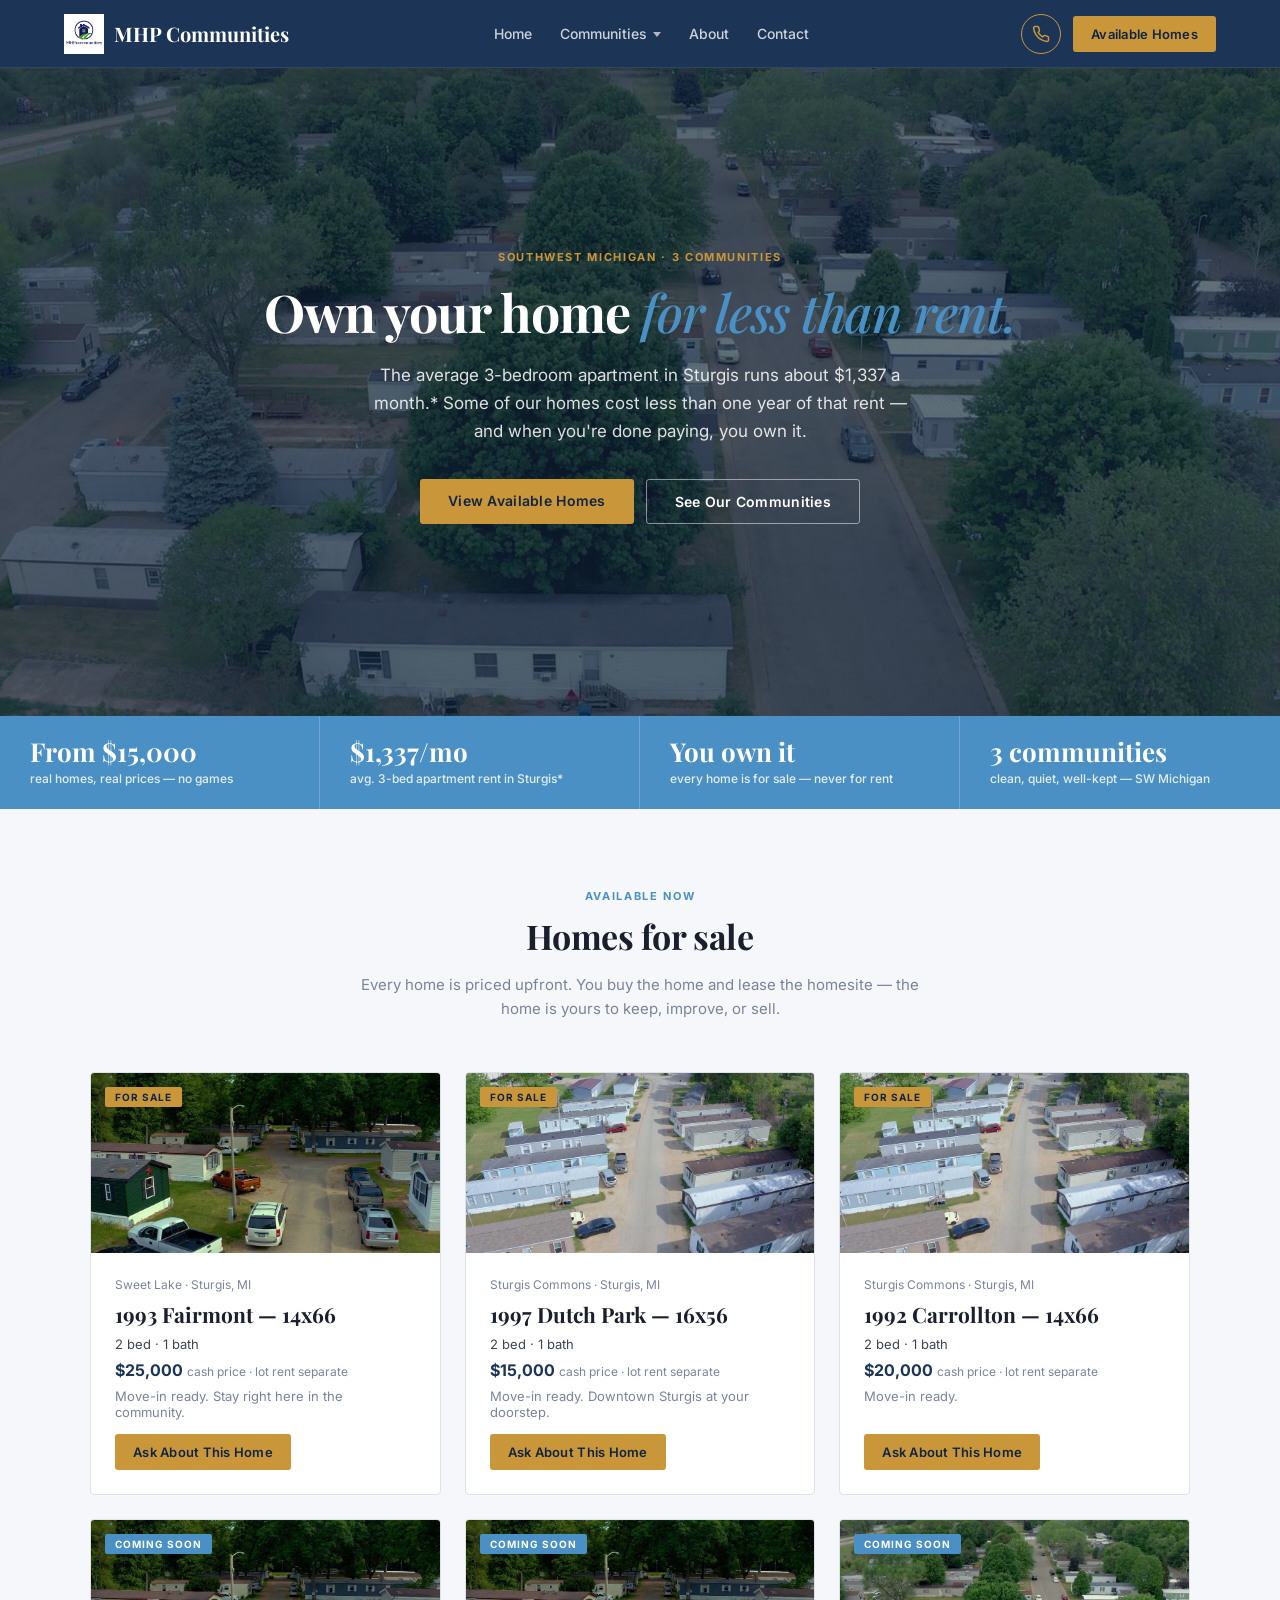
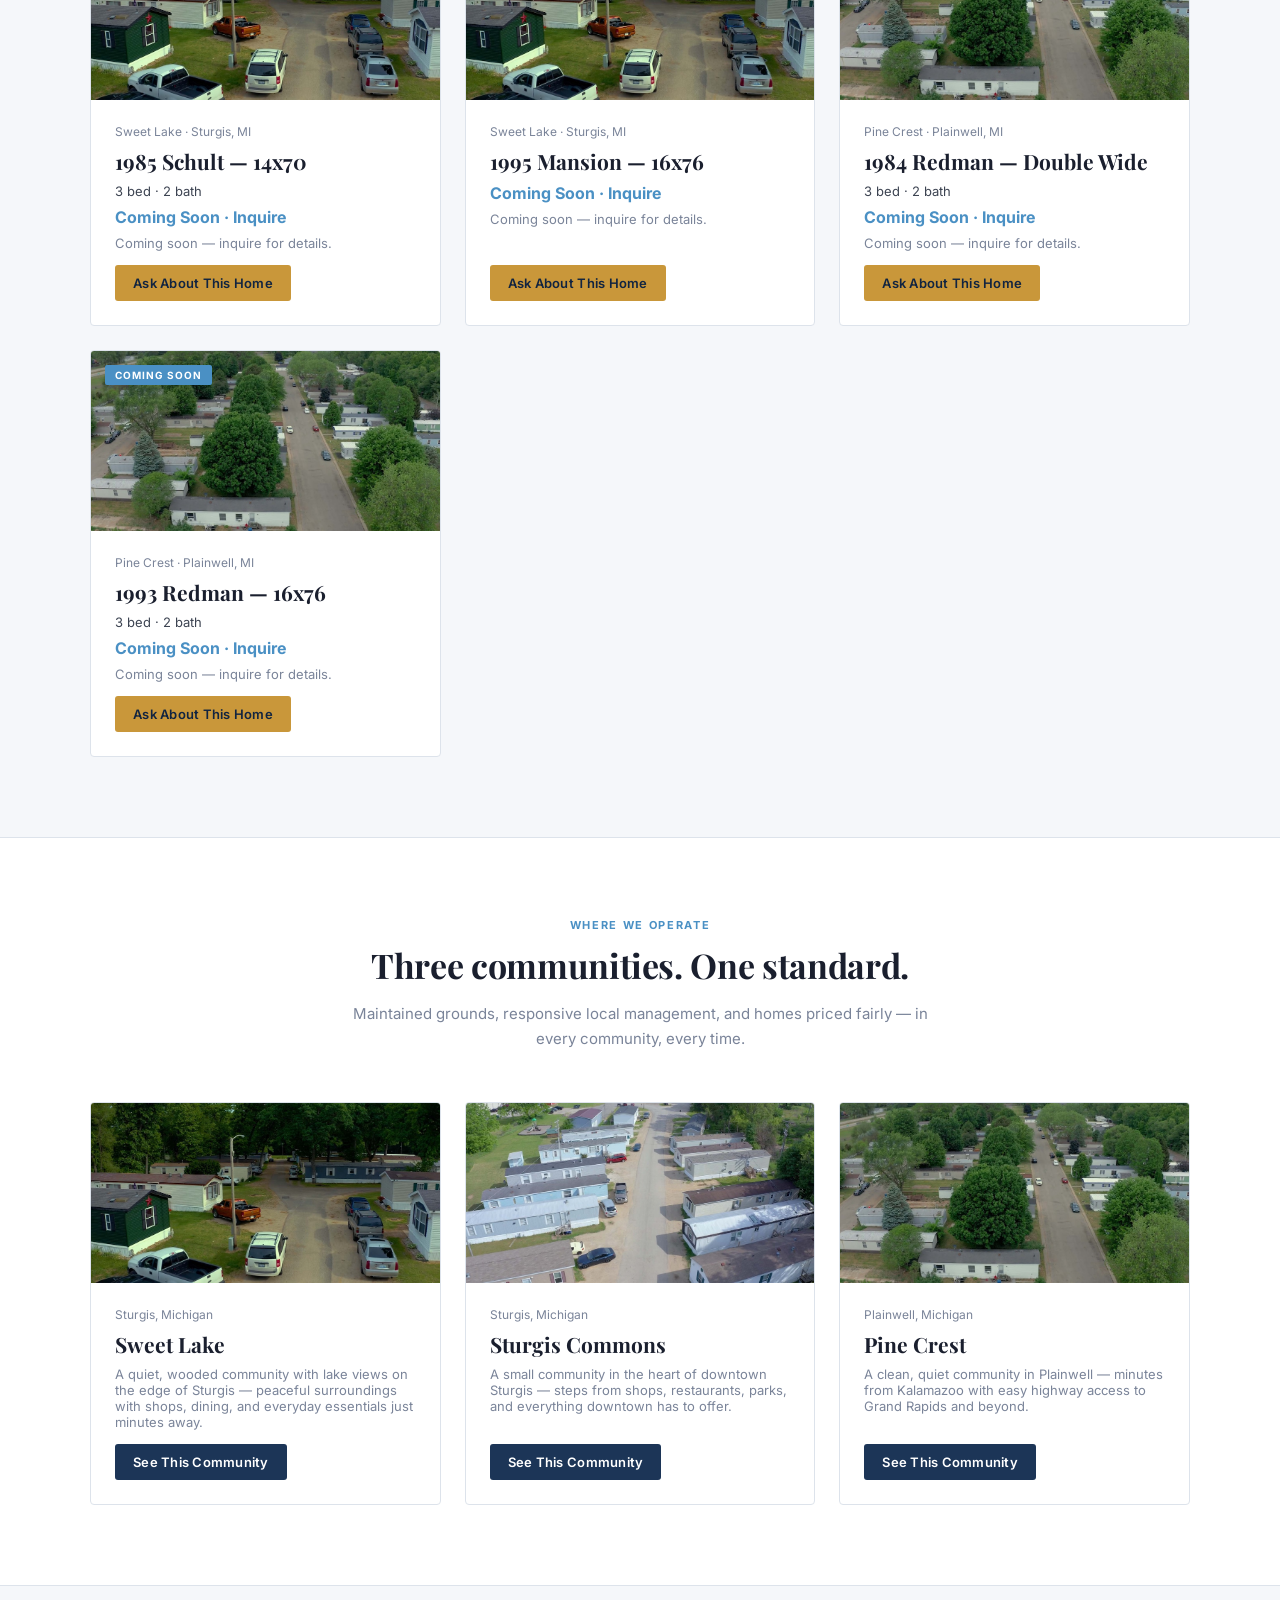
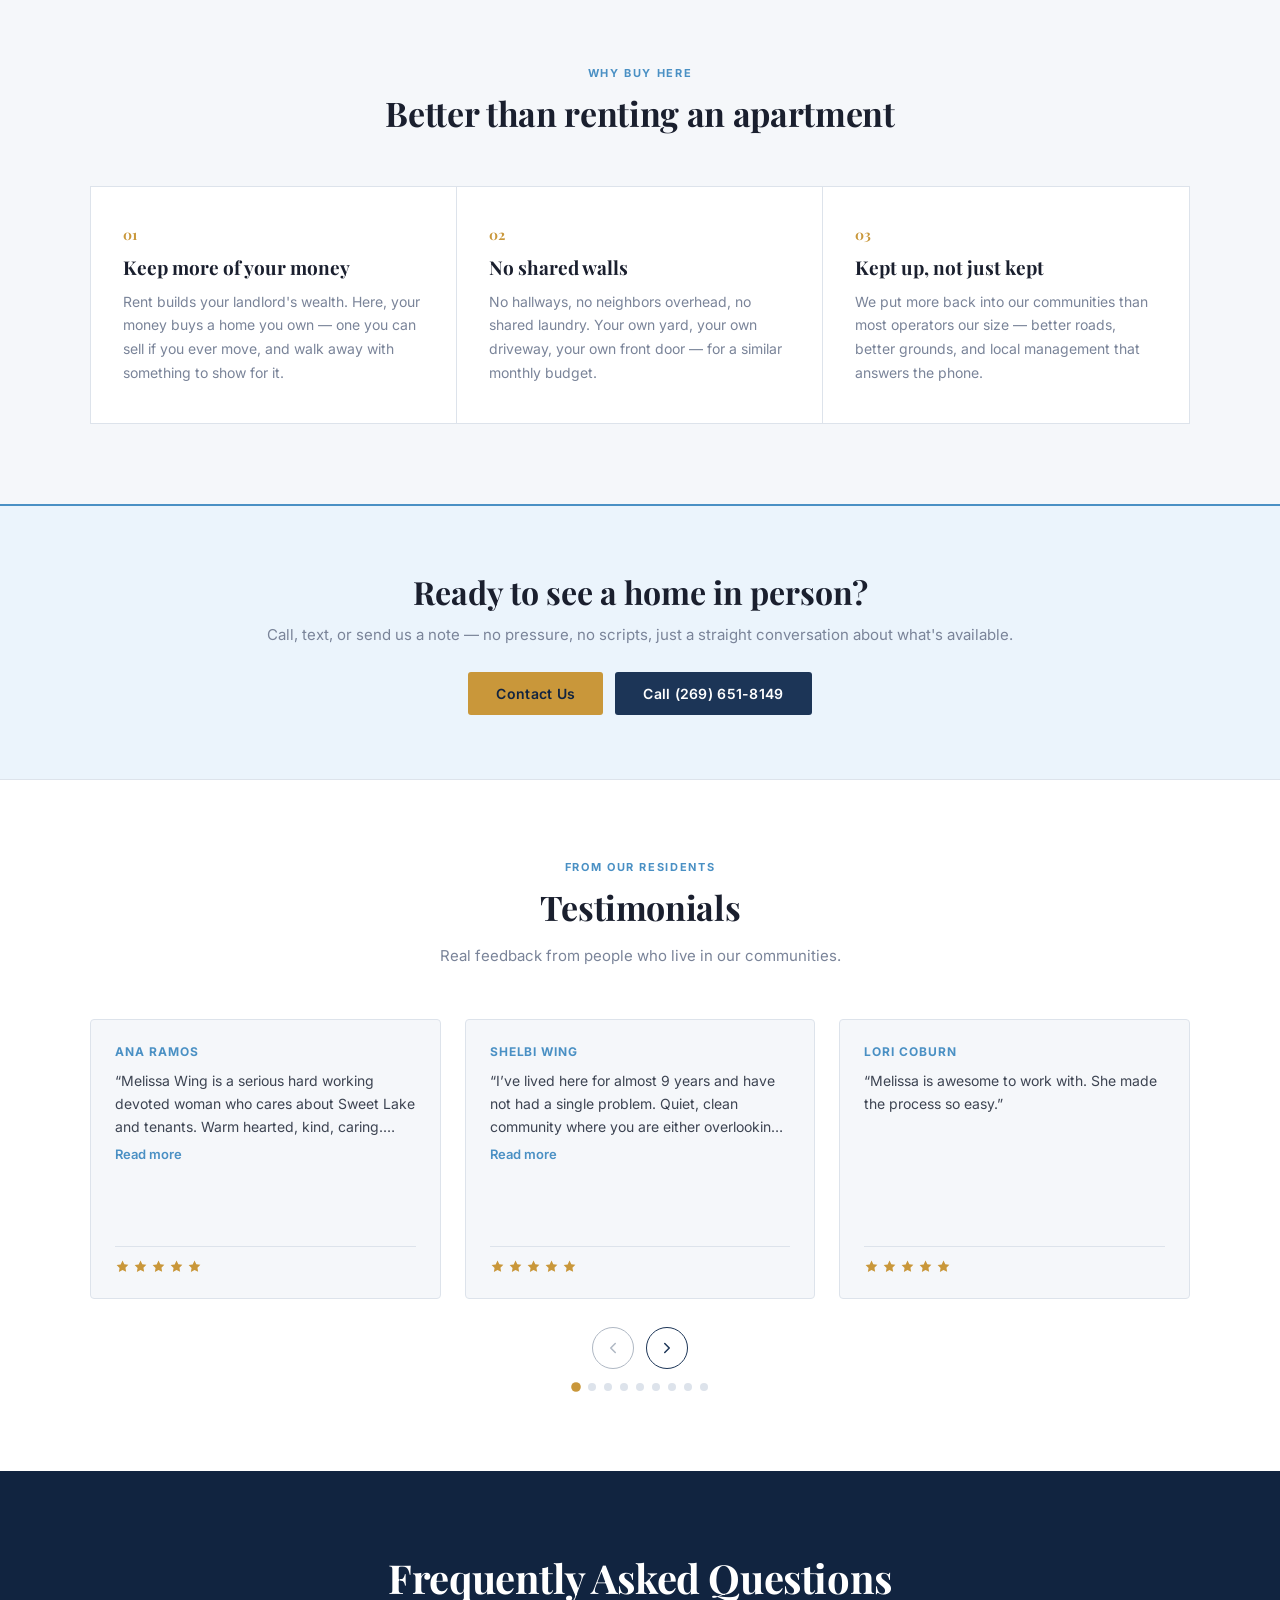
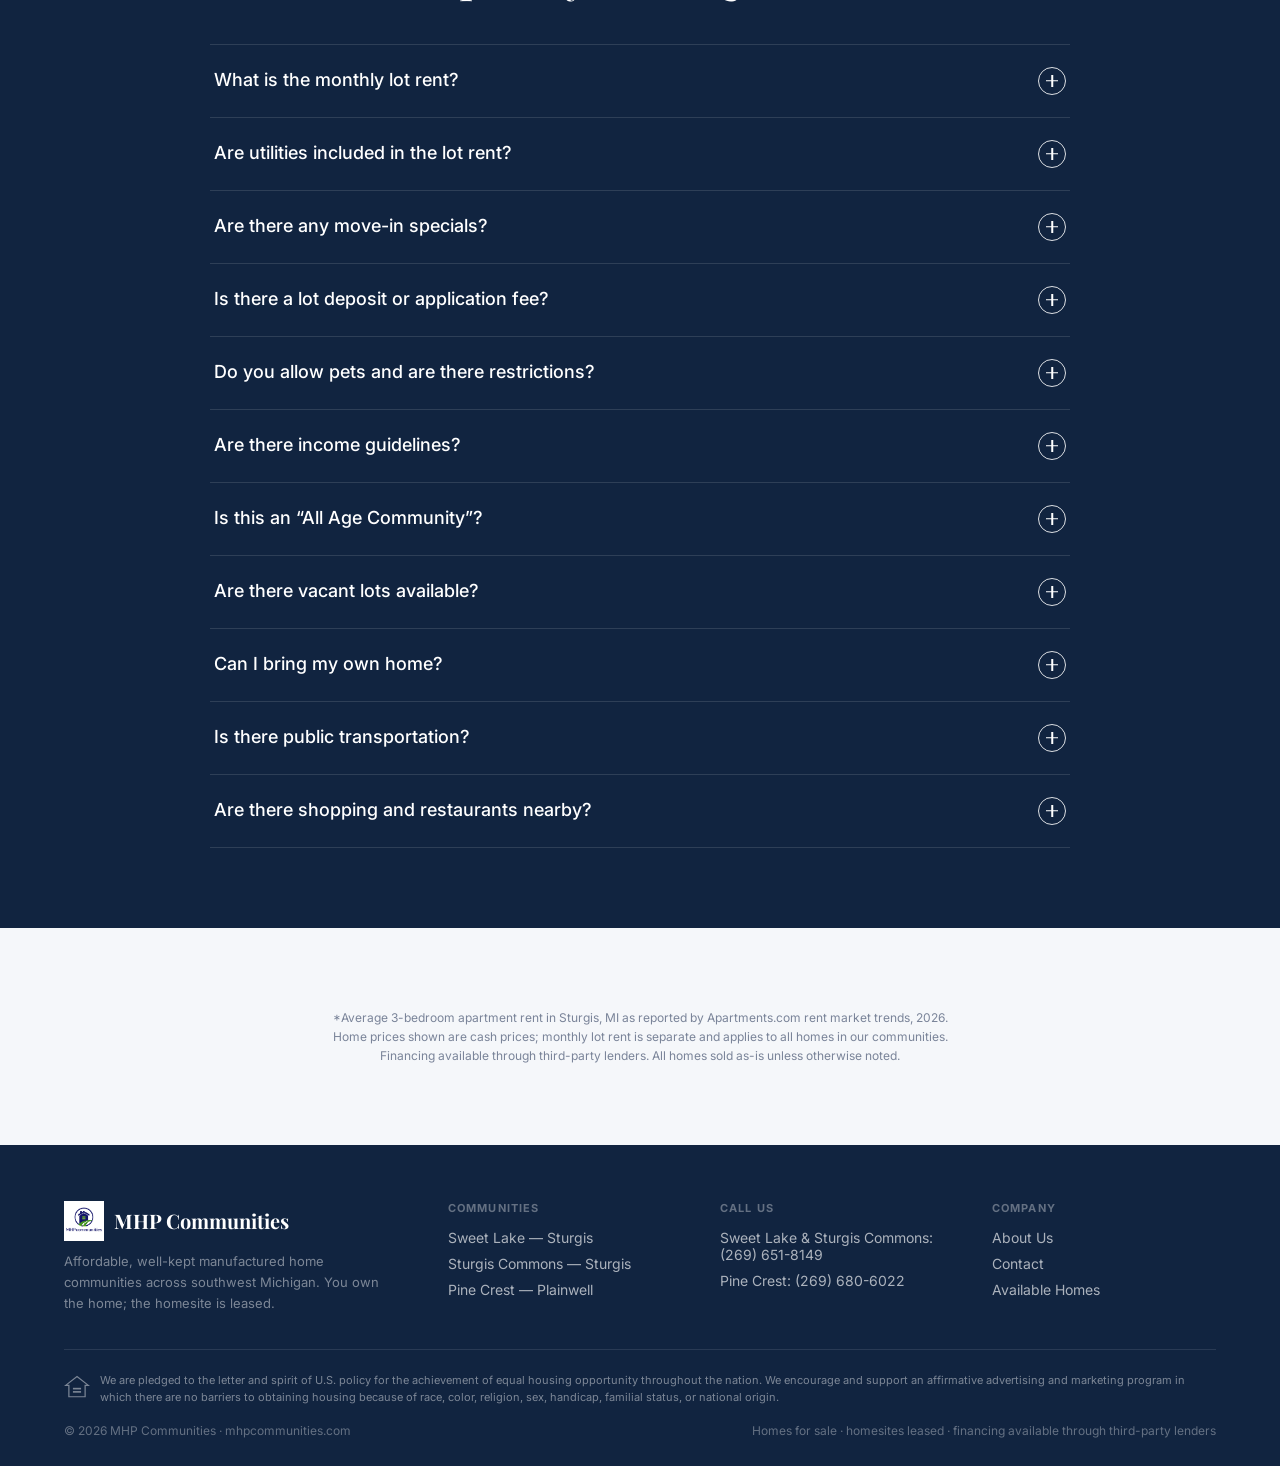
==== index.html @ 4577b8d0 "header button text change" ====
<!DOCTYPE html>
<html lang="en">
<head>
<meta charset="UTF-8">
<meta name="viewport" content="width=device-width, initial-scale=1.0">
<title>Affordable Homes for Sale in Southwest Michigan | MHP Communities</title>
<meta name="description" content="Own your home for less than rent. Manufactured homes for sale in our clean, well-kept communities in Sturgis and Plainwell, Michigan. Financing available.">
<link rel="icon" type="image/png" href="assets/img/logo.png">
<link rel="preconnect" href="https://fonts.googleapis.com">
<link href="https://fonts.googleapis.com/css2?family=Playfair+Display:ital,wght@0,600;0,700;1,500&family=Inter:wght@400;500;600;700&display=swap" rel="stylesheet">
<link rel="stylesheet" href="assets/css/style.css">

</head>
<body>

<header>
  <a class="logo" href="index.html"><img src="assets/img/logo.png" alt="MHP Communities"><span class="logo-text">MHP Communities</span></a>
  <nav>
    <a href="index.html#homes">Home</a>
    <div class="nav-drop">
      <a href="communities.html" class="nav-drop-toggle">Communities</a>
      <div class="nav-drop-menu">
        <a href="communities/sweet-lake.html">Sweet Lake</a>
        <a href="communities/sturgis-commons.html">Sturgis Commons</a>
        <a href="communities/pine-crest.html">Pine Crest</a>
      </div>
    </div>
    <a href="about.html">About</a>
    <a href="contact.html">Contact</a>
  </nav>
  <div class="header-actions">
    <div class="nav-phone">
      <button type="button" class="nav-phone-btn" aria-label="Call us" aria-expanded="false" aria-haspopup="true">
        <svg viewBox="0 0 24 24" fill="none" stroke="currentColor" stroke-width="2" stroke-linecap="round" stroke-linejoin="round" aria-hidden="true"><path d="M22 16.92v3a2 2 0 0 1-2.18 2 19.79 19.79 0 0 1-8.63-3.07 19.5 19.5 0 0 1-6-6 19.79 19.79 0 0 1-3.07-8.67A2 2 0 0 1 4.11 2h3a2 2 0 0 1 2 1.72c.127.96.361 1.903.7 2.81a2 2 0 0 1-.45 2.11L8.09 9.91a16 16 0 0 0 6 6l1.27-1.27a2 2 0 0 1 2.11-.45c.907.339 1.85.573 2.81.7A2 2 0 0 1 22 16.92z"/></svg>
      </button>
      <div class="nav-phone-menu" role="menu">
        <div class="nav-phone-label">Call Us</div>
        <a href="tel:+12696518149" role="menuitem"><span>Sweet Lake &amp; Sturgis Commons</span><strong>(269) 651-8149</strong></a>
        <a href="tel:+12696806022" role="menuitem"><span>Pine Crest</span><strong>(269) 680-6022</strong></a>
      </div>
    </div>
    <a class="btn btn-gold btn-sm" href="index.html#homes">Available Homes</a>
  </div>
</header>
<section class="hero">
  <div class="hero-inner">
    <div class="eyebrow">Southwest Michigan &middot; 3 Communities</div>
    <h1>Own your home <em>for less than rent.</em></h1>
    <p class="sub">The average 3-bedroom apartment in Sturgis runs about $1,337 a month.&#42; Some of our homes cost less than one year of that rent — and when you're done paying, you own it.</p>
    <div class="hero-ctas">
      <a class="btn btn-gold" href="#homes">View Available Homes</a>
      <a class="btn btn-ghost" href="communities.html">See Our Communities</a>
    </div>
  </div>
</section>
<div class="stat-bar">
  <div class="stat-item"><strong>From $15,000</strong><span>real homes, real prices — no games</span></div>
  <div class="stat-item"><strong>$1,337/mo</strong><span>avg. 3-bed apartment rent in Sturgis&#42;</span></div>
  <div class="stat-item"><strong>You own it</strong><span>every home is for sale — never for rent</span></div>
  <div class="stat-item"><strong>3 communities</strong><span>clean, quiet, well-kept — SW Michigan</span></div>
</div>
<section class="section" id="homes">
  <div class="section-head">
    <div class="eyebrow">Available now</div>
    <h2>Homes for sale</h2>
    <p>Every home is priced upfront. You buy the home and lease the homesite — the home is yours to keep, improve, or sell.</p>
  </div>
  <div class="card-grid" id="homes-grid"></div>
</section>
<section class="section" id="communities" style="background:#fff;border-top:1px solid var(--rule);border-bottom:1px solid var(--rule)">
  <div class="section-head">
    <div class="eyebrow">Where we operate</div>
    <h2>Three communities. One standard.</h2>
    <p>Maintained grounds, responsive local management, and homes priced fairly — in every community, every time.</p>
  </div>
  <div class="card-grid">
    <div class="card">
      <div class="card-photo" style="background-image:url('assets/img/sweet-lake.jpg')"></div>
      <div class="card-body">
        <div class="card-location">Sturgis, Michigan</div>
        <h3>Sweet Lake</h3>
        <p class="home-notes">A quiet, wooded community with lake views on the edge of Sturgis — peaceful surroundings with shops, dining, and everyday essentials just minutes away.</p>
        <a class="btn btn-navy btn-sm" href="communities/sweet-lake.html">See This Community</a>
      </div>
    </div>
    <div class="card">
      <div class="card-photo" style="background-image:url('assets/img/sturgis-commons.jpg')"></div>
      <div class="card-body">
        <div class="card-location">Sturgis, Michigan</div>
        <h3>Sturgis Commons</h3>
        <p class="home-notes">A small community in the heart of downtown Sturgis — steps from shops, restaurants, parks, and everything downtown has to offer.</p>
        <a class="btn btn-navy btn-sm" href="communities/sturgis-commons.html">See This Community</a>
      </div>
    </div>
    <div class="card">
      <div class="card-photo" style="background-image:url('assets/img/pine-crest.jpg')"></div>
      <div class="card-body">
        <div class="card-location">Plainwell, Michigan</div>
        <h3>Pine Crest</h3>
        <p class="home-notes">A clean, quiet community in Plainwell — minutes from Kalamazoo with easy highway access to Grand Rapids and beyond.</p>
        <a class="btn btn-navy btn-sm" href="communities/pine-crest.html">See This Community</a>
      </div>
    </div>
  </div>
</section>
<section class="section">
  <div class="section-head">
    <div class="eyebrow">Why buy here</div>
    <h2>Better than renting an apartment</h2>
  </div>
  <div class="why-grid">
    <div class="why-item"><div class="why-num">01</div><h4>Keep more of your money</h4>
      <p>Rent builds your landlord's wealth. Here, your money buys a home you own — one you can sell if you ever move, and walk away with something to show for it.</p></div>
    <div class="why-item"><div class="why-num">02</div><h4>No shared walls</h4>
      <p>No hallways, no neighbors overhead, no shared laundry. Your own yard, your own driveway, your own front door — for a similar monthly budget.</p></div>
    <div class="why-item"><div class="why-num">03</div><h4>Kept up, not just kept</h4>
      <p>We put more back into our communities than most operators our size — better roads, better grounds, and local management that answers the phone.</p></div>
  </div>
</section>
<div class="cta-band">
  <h2>Ready to see a home in person?</h2>
  <p>Call, text, or send us a note — no pressure, no scripts, just a straight conversation about what's available.</p>
  <div class="cta-row">
    <a class="btn btn-gold" href="contact.html">Contact Us</a>
    <a class="btn btn-navy" href="tel:+12696518149">Call (269) 651-8149</a>
  </div>
</div>

<section class="section testimonials" id="reviews" aria-label="Testimonials">
  <div class="section-head">
    <div class="eyebrow">From our residents</div>
    <h2>Testimonials</h2>
    <p>Real feedback from people who live in our communities.</p>
  </div>
  <div class="testimonials-wrap">
    <div class="t-slider">
      <div class="t-track" id="t-track"></div>
    </div>
    <div class="t-nav">
      <button type="button" class="t-btn" id="t-prev" aria-label="Previous reviews">
        <svg viewBox="0 0 24 24" fill="none" stroke="currentColor" stroke-width="2" stroke-linecap="round" stroke-linejoin="round"><path d="M15 18l-6-6 6-6"/></svg>
      </button>
      <button type="button" class="t-btn" id="t-next" aria-label="Next reviews">
        <svg viewBox="0 0 24 24" fill="none" stroke="currentColor" stroke-width="2" stroke-linecap="round" stroke-linejoin="round"><path d="M9 18l6-6-6-6"/></svg>
      </button>
    </div>
    <div class="t-dots" id="t-dots" aria-hidden="true"></div>
    <p class="t-hint">Swipe left or right to see more</p>
  </div>
</section>

<section class="section faq-section" id="faq" aria-label="Frequently asked questions">
  <div class="section-head faq-head">
    <h2>Frequently Asked Questions</h2>
  </div>
  <div class="faq-list">
    <div class="faq-item">
      <button type="button" class="faq-q" aria-expanded="false">
        <span>What is the monthly lot rent?</span>
        <span class="faq-icon" aria-hidden="true"></span>
      </button>
      <div class="faq-a"><p>Sturgis parks are $515.00. Pine Crest is $560.</p></div>
    </div>
    <div class="faq-item">
      <button type="button" class="faq-q" aria-expanded="false">
        <span>Are utilities included in the lot rent?</span>
        <span class="faq-icon" aria-hidden="true"></span>
      </button>
      <div class="faq-a"><p>Yes, garbage is included.</p></div>
    </div>
    <div class="faq-item">
      <button type="button" class="faq-q" aria-expanded="false">
        <span>Are there any move-in specials?</span>
        <span class="faq-icon" aria-hidden="true"></span>
      </button>
      <div class="faq-a"><p>Depending on our ads, we sometimes waive the application fee through the month we are advertising in, and sometimes offer the first month of lot rent free.</p></div>
    </div>
    <div class="faq-item">
      <button type="button" class="faq-q" aria-expanded="false">
        <span>Is there a lot deposit or application fee?</span>
        <span class="faq-icon" aria-hidden="true"></span>
      </button>
      <div class="faq-a"><p>The application fee is $40 per adult over 18 years old. The deposit is equal to one month’s lot rent.</p></div>
    </div>
    <div class="faq-item">
      <button type="button" class="faq-q" aria-expanded="false">
        <span>Do you allow pets and are there restrictions?</span>
        <span class="faq-icon" aria-hidden="true"></span>
      </button>
      <div class="faq-a"><p>Yes, we are pet friendly, with conditions and restrictions.</p></div>
    </div>
    <div class="faq-item">
      <button type="button" class="faq-q" aria-expanded="false">
        <span>Are there income guidelines?</span>
        <span class="faq-icon" aria-hidden="true"></span>
      </button>
      <div class="faq-a"><p>Yes, income guidelines apply — 3× the lot rent and home payment.</p></div>
    </div>
    <div class="faq-item">
      <button type="button" class="faq-q" aria-expanded="false">
        <span>Is this an “All Age Community”?</span>
        <span class="faq-icon" aria-hidden="true"></span>
      </button>
      <div class="faq-a"><p>Yes, we are an All Age Community.</p></div>
    </div>
    <div class="faq-item">
      <button type="button" class="faq-q" aria-expanded="false">
        <span>Are there vacant lots available?</span>
        <span class="faq-icon" aria-hidden="true"></span>
      </button>
      <div class="faq-a"><p>Yes, we have several vacant lots to choose from.</p></div>
    </div>
    <div class="faq-item">
      <button type="button" class="faq-q" aria-expanded="false">
        <span>Can I bring my own home?</span>
        <span class="faq-icon" aria-hidden="true"></span>
      </button>
      <div class="faq-a"><p>Yes, we are happy to assist with moving your home to our community — conditions apply.</p></div>
    </div>
    <div class="faq-item">
      <button type="button" class="faq-q" aria-expanded="false">
        <span>Is there public transportation?</span>
        <span class="faq-icon" aria-hidden="true"></span>
      </button>
      <div class="faq-a"><p>Yes, public transportation is available.</p></div>
    </div>
    <div class="faq-item">
      <button type="button" class="faq-q" aria-expanded="false">
        <span>Are there shopping and restaurants nearby?</span>
        <span class="faq-icon" aria-hidden="true"></span>
      </button>
      <div class="faq-a"><p>Yes, all communities have restaurants, shopping, and industrial areas within walking distance.</p></div>
    </div>
  </div>
</section>

<section class="section">
  <p class="fine">&#42;Average 3-bedroom apartment rent in Sturgis, MI as reported by Apartments.com rent market trends, 2026. Home prices shown are cash prices; monthly lot rent is separate and applies to all homes in our communities. Financing available through third-party lenders. All homes sold as-is unless otherwise noted.</p>
</section>

<footer>
  <div class="foot-top">
    <div class="foot-brand">
      <a class="logo" href="index.html"><img src="assets/img/logo.png" alt="MHP Communities"><span class="logo-text">MHP Communities</span></a>
      <p class="foot-tagline">Affordable, well-kept manufactured home communities across southwest Michigan. You own the home; the homesite is leased.</p>
    </div>
    <div class="foot-col">
      <h5>Communities</h5>
      <a href="communities/sweet-lake.html">Sweet Lake — Sturgis</a>
      <a href="communities/sturgis-commons.html">Sturgis Commons — Sturgis</a>
      <a href="communities/pine-crest.html">Pine Crest — Plainwell</a>
    </div>
    <div class="foot-col">
      <h5>Call Us</h5>
      <a href="tel:+12696518149">Sweet Lake &amp; Sturgis Commons: (269) 651-8149</a>
      <a href="tel:+12696806022">Pine Crest: (269) 680-6022</a>
    </div>
    <div class="foot-col">
      <h5>Company</h5>
      <a href="about.html">About Us</a>
      <a href="contact.html">Contact</a>
      <a href="index.html#homes">Available Homes</a>
    </div>
  </div>
  <div class="eho"><svg width="26" height="26" viewBox="0 0 64 64" xmlns="http://www.w3.org/2000/svg" aria-label="Equal Housing Opportunity"><rect width="64" height="64" fill="none"/><path d="M32 6 L60 28 H52 V56 H12 V28 H4 Z" fill="none" stroke="currentColor" stroke-width="3"/><rect x="22" y="34" width="20" height="4" fill="currentColor"/><rect x="22" y="42" width="20" height="4" fill="currentColor"/></svg><span>We are pledged to the letter and spirit of U.S. policy for the achievement of equal housing opportunity throughout the nation. We encourage and support an affirmative advertising and marketing program in which there are no barriers to obtaining housing because of race, color, religion, sex, handicap, familial status, or national origin.</span></div>
  <div class="foot-bottom">
    <span>&copy; 2026 MHP Communities &middot; mhpcommunities.com</span>
    <span>Homes for sale &middot; homesites leased &middot; financing available through third-party lenders</span>
  </div>
</footer>
<script src="assets/js/homes-data.js"></script>
<script src="assets/js/main.js"></script>
<script>window.PARKS_META = {"sweet-lake": {"name": "Sweet Lake", "city": "Sturgis", "img": "sweet-lake.jpg"}, "sturgis-commons": {"name": "Sturgis Commons", "city": "Sturgis", "img": "sturgis-commons.jpg"}, "pine-crest": {"name": "Pine Crest", "city": "Plainwell", "img": "pine-crest.jpg"}};</script>
<script src="assets/js/pixel.js"></script>

<script>renderHomes("homes-grid", null, "");</script>
</body></html>
---- assets/css/style.css ----
/* MHP Communities — navy + sky palette, gold CTAs */
:root{
  --navy:#1C3557; --navy-deep:#112440; --navy-mid:#274A72;
  --sky:#4A90C4; --sky-light:#EBF4FC; --gold:#C9973A;
  --off-white:#F5F7FA; --ink:#1A1F2E; --body:#3D4452; --muted:#7A8499; --rule:#DDE3EB;
}
*,*::before,*::after{box-sizing:border-box;margin:0;padding:0}
body{font-family:'Inter',sans-serif;background:var(--off-white);color:var(--body);-webkit-font-smoothing:antialiased}
img{max-width:100%}
.eyebrow{font-size:11px;font-weight:700;letter-spacing:.15em;text-transform:uppercase;color:var(--sky)}
.btn{display:inline-block;padding:13px 28px;font-size:14px;font-weight:600;letter-spacing:.02em;border-radius:3px;text-decoration:none;transition:opacity .15s;border:none;cursor:pointer}
.btn:hover{opacity:.88}
.btn-gold{background:var(--gold);color:var(--navy-deep)}
.btn-ghost{border:1.5px solid rgba(255,255,255,.5);color:#fff;background:transparent}
.btn-navy{background:var(--navy);color:#fff}
.btn-sm{padding:10px 18px;font-size:13px}
header{background:var(--navy);padding:0 5%;display:flex;align-items:center;justify-content:space-between;height:68px;position:sticky;top:0;z-index:100;border-bottom:1px solid rgba(255,255,255,.08)}
.logo{font-family:'Playfair Display',serif;font-weight:700;font-size:20px;color:#fff;text-decoration:none;display:flex;align-items:center;gap:10px}
.logo img{height:40px;width:auto;display:block;flex-shrink:0}
.logo-text{line-height:1.1}
nav{display:flex;align-items:center;gap:28px}
nav a{color:rgba(255,255,255,.78);font-size:14px;font-weight:500;text-decoration:none}
nav a:hover{color:#fff}
.nav-call{color:var(--gold) !important;font-weight:700}
.nav-phone{position:relative;margin-left:8px}
.nav-phone-btn{width:40px;height:40px;border-radius:50%;border:1.5px solid var(--gold);background:transparent;color:var(--gold);cursor:pointer;display:inline-flex;align-items:center;justify-content:center;transition:background .15s,color .15s}
.nav-phone-btn:hover,.nav-phone.is-open .nav-phone-btn{background:var(--gold);color:var(--navy-deep)}
.nav-phone-btn svg{width:18px;height:18px}
.nav-phone-menu{position:absolute;top:calc(100% + 10px);right:0;min-width:280px;background:#fff;border:1px solid var(--rule);border-radius:4px;box-shadow:0 12px 28px rgba(17,36,64,.18);padding:12px 0 8px;opacity:0;visibility:hidden;pointer-events:none;transform:translateY(6px);transition:opacity .15s,visibility .15s,transform .15s;z-index:130}
.nav-phone.is-open .nav-phone-menu{opacity:1;visibility:visible;pointer-events:auto;transform:translateY(0)}
.nav-phone-menu::before{content:"";position:absolute;top:-10px;left:0;right:0;height:10px}
.nav-phone-label{font-size:11px;font-weight:700;letter-spacing:.1em;text-transform:uppercase;color:var(--muted);padding:0 16px 8px}
.nav-phone-menu a{display:flex;flex-direction:column;gap:2px;padding:10px 16px;text-decoration:none;color:var(--ink);border-top:1px solid var(--rule)}
.nav-phone-menu a:hover{background:var(--sky-light)}
.nav-phone-menu a span{font-size:12px;color:var(--muted);font-weight:500}
.nav-phone-menu a strong{font-size:15px;font-weight:700;color:var(--navy)}
.header-actions{display:flex;align-items:center;gap:12px;flex-shrink:0}
.nav-drop{position:relative}
.nav-drop-toggle{display:inline-flex;align-items:center;gap:6px;padding:24px 0;color:rgba(255,255,255,.78);font-size:14px;font-weight:500;text-decoration:none}
.nav-drop-toggle::after{content:"";width:0;height:0;border-left:4px solid transparent;border-right:4px solid transparent;border-top:5px solid rgba(255,255,255,.65);margin-top:2px}
.nav-drop:hover .nav-drop-toggle,.nav-drop:focus-within .nav-drop-toggle{color:#fff}
.nav-drop:hover .nav-drop-toggle::after,.nav-drop:focus-within .nav-drop-toggle::after{border-top-color:#fff}
.nav-drop-menu{position:absolute;top:100%;left:50%;transform:translateX(-50%) translateY(6px);min-width:200px;background:#fff;border:1px solid var(--rule);border-radius:4px;box-shadow:0 12px 28px rgba(17,36,64,.18);padding:8px 0;opacity:0;visibility:hidden;pointer-events:none;transition:opacity .15s,visibility .15s,transform .15s;z-index:120}
.nav-drop:hover .nav-drop-menu,.nav-drop:focus-within .nav-drop-menu{opacity:1;visibility:visible;pointer-events:auto;transform:translateX(-50%) translateY(0)}
.nav-drop-menu a{display:block;padding:10px 16px;color:var(--ink);font-size:14px;font-weight:500;white-space:nowrap}
.nav-drop-menu a:hover{background:var(--sky-light);color:var(--navy)}
.nav-drop-menu::before{content:"";position:absolute;top:-8px;left:0;right:0;height:8px}
.hero{
  --hero-img:url('../img/hero.jpg');
  background-color:var(--navy-deep);
  background-image:linear-gradient(rgba(17,36,64,.58),rgba(17,36,64,.65)),var(--hero-img);
  background-position:center center;
  background-size:cover;
  background-repeat:no-repeat;
  padding:110px 5% 120px;
  color:#fff;
  display:flex;
  align-items:center;
  justify-content:center;
  text-align:center;
  min-height:72vh;
}
.hero-inner{max-width:780px;width:100%;margin:0 auto}
.hero .eyebrow{color:var(--gold);margin-bottom:18px}
.hero h1{font-family:'Playfair Display',serif;font-weight:700;font-size:clamp(32px,5vw,52px);line-height:1.15;margin-bottom:20px;letter-spacing:-.02em}
.hero h1 em{font-style:italic;font-weight:500;color:var(--sky)}
.hero .sub{font-size:clamp(15px,2.2vw,17px);line-height:1.65;color:rgba(255,255,255,.85);max-width:560px;margin:0 auto 34px}
.hero-ctas{display:flex;gap:12px;flex-wrap:wrap;justify-content:center}
.stat-bar{background:var(--sky);display:flex;flex-wrap:wrap}
.stat-item{flex:1 1 200px;padding:22px 30px;border-right:1px solid rgba(255,255,255,.2)}
.stat-item:last-child{border-right:none}
.stat-item strong{font-family:'Playfair Display',serif;font-size:26px;font-weight:700;color:#fff;display:block;line-height:1.1}
.stat-item span{font-size:12px;color:rgba(255,255,255,.85);font-weight:500}
.section{padding:80px 5%}
.section-head{max-width:600px;margin:0 auto 50px;text-align:center}
.section-head h2{font-family:'Playfair Display',serif;font-size:34px;font-weight:700;color:var(--ink);margin:10px 0 14px;letter-spacing:-.01em}
.section-head p{font-size:15px;color:var(--muted);line-height:1.65}
.card-grid{display:grid;grid-template-columns:repeat(auto-fit,minmax(280px,1fr));gap:24px;max-width:1100px;margin:0 auto}
.card{background:#fff;border:1px solid var(--rule);border-radius:4px;overflow:hidden;transition:box-shadow .2s,transform .2s;display:flex;flex-direction:column}
.card:hover{box-shadow:0 12px 32px rgba(28,53,87,.12);transform:translateY(-3px)}
.card-photo{height:180px;background-color:var(--navy-mid);background-size:cover;background-position:center;position:relative}
.card-badge{position:absolute;top:14px;left:14px;background:var(--gold);color:var(--navy-deep);font-size:10px;font-weight:700;letter-spacing:.1em;text-transform:uppercase;padding:4px 10px;border-radius:2px}
.badge-soon{background:var(--sky);color:#fff}
.card-body{padding:24px;display:flex;flex-direction:column;gap:8px;flex:1}
.card-location{font-size:12px;color:var(--muted)}
.card h3{font-family:'Playfair Display',serif;font-size:21px;font-weight:700;color:var(--ink)}
.home-bb{font-size:13px;color:var(--body)}
.home-price{font-size:16px;font-weight:700;color:var(--navy)}
.home-price small{font-size:12px;font-weight:400;color:var(--muted)}
.home-price.soon{color:var(--sky)}
.home-notes{font-size:13px;color:var(--muted);flex:1}
.card .btn{align-self:flex-start;margin-top:6px}
.card-link{font-size:13px;font-weight:600;color:var(--sky);text-decoration:none}
.card-link:hover{color:var(--navy)}
.why-grid{display:grid;grid-template-columns:repeat(auto-fit,minmax(260px,1fr));gap:0;max-width:1100px;margin:0 auto;border:1px solid var(--rule);background:#fff}
.why-item{padding:38px 32px;border-right:1px solid var(--rule)}
.why-item:last-child{border-right:none}
.why-item h4{font-family:'Playfair Display',serif;font-size:19px;font-weight:700;color:var(--ink);margin-bottom:10px}
.why-item p{font-size:14px;color:var(--muted);line-height:1.7}
.why-num{font-family:'Playfair Display',serif;font-size:14px;color:var(--gold);font-weight:700;margin-bottom:10px}
.cta-band{background:var(--sky-light);border-top:2px solid var(--sky);padding:64px 5%;text-align:center}
.cta-band h2{font-family:'Playfair Display',serif;font-size:32px;color:var(--ink);margin-bottom:12px;font-weight:700}
.cta-band p{font-size:15px;color:var(--muted);margin-bottom:28px}
.cta-row{display:flex;gap:12px;justify-content:center;flex-wrap:wrap}
footer{background:var(--navy-deep);padding:56px 5% 28px;color:rgba(255,255,255,.65)}
.foot-top{
  display:grid;
  grid-template-columns:minmax(220px,1.5fr) repeat(3,minmax(140px,1fr));
  gap:40px 48px;
  align-items:start;
  justify-content:space-between;
  width:100%;
  padding-bottom:36px;
  border-bottom:1px solid rgba(255,255,255,.1);
  margin:0 0 22px;
  max-width:none;
}
.foot-brand{max-width:320px;min-width:0}
.foot-tagline{font-size:13px;color:rgba(255,255,255,.45);margin-top:10px;line-height:1.6}
.foot-col{min-width:0}
.foot-col h5{font-size:11px;letter-spacing:.1em;text-transform:uppercase;color:rgba(255,255,255,.35);margin-bottom:14px}
.foot-col a,.foot-col span{display:block;font-size:14px;color:rgba(255,255,255,.65);text-decoration:none;margin-bottom:9px;word-break:break-word}
.foot-col a:hover{color:#fff}
.eho{display:flex;align-items:flex-start;gap:10px;font-size:11px;color:rgba(255,255,255,.45);max-width:100%;width:100%;line-height:1.5;margin:0 0 18px;text-align:left}
.eho svg{flex-shrink:0;margin-top:2px}
.foot-bottom{
  display:flex;
  justify-content:space-between;
  gap:12px 24px;
  flex-wrap:wrap;
  font-size:12px;color:rgba(255,255,255,.35);
  max-width:none;
  width:100%;
  margin:0;
  align-items:center;
}
@media(max-width:900px){
  .foot-top{grid-template-columns:1fr 1fr;gap:32px 40px}
  .foot-brand{grid-column:1 / -1;max-width:480px}
}
@media(max-width:640px){
  footer{padding:44px 5% 24px}
  .foot-top{grid-template-columns:1fr;gap:28px;padding-bottom:28px}
  .foot-brand{max-width:100%}
  .foot-bottom{flex-direction:column;align-items:flex-start;gap:8px}
}
/* park page */
.park-hero{padding:90px 5% 100px;min-height:52vh}
.park-meta{font-size:14px;color:rgba(255,255,255,.85)}
.park-meta a{color:var(--gold);text-decoration:none;font-weight:700}
.two-col{display:grid;grid-template-columns:1.1fr 1fr;gap:48px;max-width:1100px;margin:0 auto;align-items:start}
.two-col .prose p{margin-bottom:16px;font-size:15px;line-height:1.75}
.map-embed{width:100%;height:340px;border:0;border-radius:4px}
/* forms */
.form-wrap{background:#fff;border:1px solid var(--rule);border-radius:4px;padding:34px;max-width:560px;margin:0 auto}
.form-wrap h3{font-family:'Playfair Display',serif;font-size:24px;color:var(--ink);margin-bottom:6px}
.form-wrap .form-sub{font-size:14px;color:var(--muted);margin-bottom:22px}
.field{margin-bottom:16px}
.field label{display:block;font-size:13px;font-weight:600;color:var(--ink);margin-bottom:6px}
.field input,.field select,.field textarea{width:100%;padding:12px 14px;border:1px solid var(--rule);border-radius:3px;font-family:'Inter',sans-serif;font-size:14px;color:var(--body);background:var(--off-white)}
.field input:focus,.field select:focus,.field textarea:focus{outline:2px solid var(--sky);border-color:var(--sky)}
.form-note{font-size:12px;color:var(--muted);margin-top:12px}
/* lenders */
.lender-row{
  display:flex;
  flex-wrap:wrap;
  align-items:center;
  justify-content:center;
  gap:20px 28px;
  margin:18px 0 22px;
  padding:18px 16px;
  background:var(--navy-deep);
  border-radius:4px;
}
.lender-card{
  background:transparent;
  border:none;
  padding:0;
  min-height:0;
  display:flex;
  align-items:center;
  justify-content:center;
}
.lender-card img{
  width:auto;
  max-width:150px;
  height:42px;
  max-height:42px;
  object-fit:contain;
  object-position:center;
  display:block;
  filter:none;
}
@media(max-width:700px){
  .lender-row{gap:16px;padding:16px 12px}
  .lender-card img{max-width:130px;height:36px;max-height:36px}
}
/* community videos */
.video-section{background:var(--off-white);border-top:1px solid var(--rule)}
.video-grid{display:grid;grid-template-columns:repeat(2,minmax(0,1fr));gap:28px;max-width:1100px;margin:0 auto}
.video-card{background:#fff;border:1px solid var(--rule);border-radius:4px;overflow:hidden;display:flex;flex-direction:column}
.video-frame{position:relative;background:var(--navy-deep);aspect-ratio:16/9}
.video-frame video{width:100%;height:100%;display:block;object-fit:cover;vertical-align:middle}
.video-body{padding:22px 22px 24px}
.video-body .eyebrow{margin-bottom:8px}
.video-body h3{font-family:'Playfair Display',serif;font-size:22px;font-weight:700;color:var(--ink);margin-bottom:8px}
.video-body p{font-size:14px;color:var(--muted);line-height:1.65}
@media(max-width:800px){
  .video-grid{grid-template-columns:1fr;gap:20px;max-width:560px}
}
.fine{font-size:12px;color:var(--muted);max-width:640px;margin:0 auto;text-align:center;line-height:1.6}
/* testimonials */
.testimonials{background:#fff;border-top:1px solid var(--rule)}
.testimonials-wrap{max-width:1100px;margin:0 auto;position:relative}
.t-slider{overflow:hidden;touch-action:pan-y;cursor:grab;user-select:none;-webkit-user-select:none}
.t-slider.is-dragging{cursor:grabbing}
.t-track{display:flex;gap:24px;transition:transform .4s ease;will-change:transform;align-items:stretch}
.t-track.is-dragging{transition:none}
.t-card{flex:0 0 calc((100% - 48px) / 3);width:calc((100% - 48px) / 3);max-width:calc((100% - 48px) / 3);min-height:280px;height:280px;background:var(--off-white);border:1px solid var(--rule);border-radius:4px;padding:24px;display:flex;flex-direction:column;gap:10px;text-align:left;box-sizing:border-box;transition:box-shadow .2s;overflow:hidden}
.t-card:hover{box-shadow:0 8px 24px rgba(28,53,87,.1)}
.t-reviewer{font-size:12px;font-weight:700;color:var(--sky);letter-spacing:.08em;text-transform:uppercase;flex-shrink:0}
.t-property{font-family:'Playfair Display',serif;font-size:20px;font-weight:700;color:var(--ink);text-align:left;line-height:1.3;margin:0;flex-shrink:0}
.t-property a{color:inherit;text-decoration:none}
.t-property a:hover{color:var(--sky)}
.t-quote-wrap{flex:1 1 auto;min-height:0;display:flex;flex-direction:column}
.t-quote{font-size:14px;line-height:1.65;color:var(--body);margin:0}
.t-quote.is-collapsed{-webkit-line-clamp:3;line-clamp:3;display:-webkit-box;-webkit-box-orient:vertical;overflow:hidden}
.t-card.is-expanded{height:auto;min-height:280px;overflow:visible}
.t-more{display:inline-block;margin-top:8px;padding:0;border:none;background:none;font-family:'Inter',sans-serif;font-size:13px;font-weight:600;color:var(--sky);cursor:pointer;align-self:flex-start;flex-shrink:0}
.t-more:hover{color:var(--navy);text-decoration:underline}
.t-stars{display:flex;gap:3px;align-items:center;margin-top:auto;padding-top:12px;border-top:1px solid var(--rule);flex-shrink:0}
.t-stars svg{width:15px;height:15px;flex-shrink:0}
.t-stars .star-full{fill:var(--gold)}
.t-stars .star-empty{fill:none;stroke:var(--gold);stroke-width:1.5}
.t-nav{display:flex;justify-content:center;align-items:center;gap:12px;margin-top:28px}
.t-btn{width:42px;height:42px;border-radius:50%;border:1.5px solid var(--navy);background:#fff;color:var(--navy);cursor:pointer;display:inline-flex;align-items:center;justify-content:center;transition:background .15s,color .15s,opacity .15s;flex-shrink:0}
.t-btn:hover{background:var(--navy);color:#fff}
.t-btn:disabled{opacity:.35;cursor:default;pointer-events:none}
.t-btn svg{width:18px;height:18px}
.t-dots{display:flex;justify-content:center;gap:8px;margin-top:14px;flex-wrap:wrap}
.t-dot{width:8px;height:8px;border-radius:50%;background:var(--rule);border:none;padding:0;cursor:pointer;transition:background .15s,transform .15s}
.t-dot.active{background:var(--gold);transform:scale(1.2)}
.t-hint{display:none;text-align:center;font-size:12px;color:var(--muted);margin-top:10px}
.t-slider.t-static{overflow:visible;cursor:default}
.t-track.t-static-track{flex-wrap:wrap;justify-content:center;transform:none !important;transition:none}
.t-track.t-static-track .t-card{flex:0 1 340px;width:340px;max-width:100%}
/* FAQ */
.faq-section{background:var(--navy-deep);color:#fff;border-top:none}
.faq-head{margin-bottom:40px}
.faq-head h2{font-family:'Playfair Display',serif;font-size:clamp(28px,4vw,40px);font-weight:700;color:#fff;margin:0;letter-spacing:-.01em}
.faq-list{max-width:860px;margin:0 auto}
.faq-item{border-bottom:1px solid rgba(255,255,255,.12)}
.faq-item:first-child{border-top:1px solid rgba(255,255,255,.12)}
.faq-q{
  width:100%;
  display:flex;
  align-items:center;
  justify-content:space-between;
  gap:20px;
  padding:22px 4px;
  background:none;
  border:none;
  color:#fff;
  font-family:'Inter',sans-serif;
  font-size:clamp(15px,2vw,18px);
  font-weight:500;
  text-align:left;
  cursor:pointer;
  line-height:1.45;
}
.faq-q:hover{color:rgba(255,255,255,.88)}
.faq-icon{
  flex-shrink:0;
  width:28px;
  height:28px;
  border:1.5px solid rgba(255,255,255,.85);
  border-radius:50%;
  position:relative;
}
.faq-icon::before,.faq-icon::after{
  content:"";
  position:absolute;
  top:50%;
  left:50%;
  background:#fff;
  transition:transform .2s,opacity .2s;
}
.faq-icon::before{width:12px;height:1.5px;transform:translate(-50%,-50%)}
.faq-icon::after{width:1.5px;height:12px;transform:translate(-50%,-50%)}
.faq-item.is-open .faq-icon::after{opacity:0;transform:translate(-50%,-50%) rotate(90deg)}
.faq-a{
  display:grid;
  grid-template-rows:0fr;
  transition:grid-template-rows .28s ease;
}
.faq-item.is-open .faq-a{grid-template-rows:1fr}
.faq-a > p{
  overflow:hidden;
  margin:0;
  padding:0 4px;
  font-size:15px;
  line-height:1.7;
  color:rgba(255,255,255,.72);
  min-height:0;
}
.faq-item.is-open .faq-a > p{padding-bottom:22px}
/* thank you */
.ty{min-height:55vh;display:flex;align-items:center;justify-content:center;text-align:center;padding:80px 5%}
.ty h1{font-family:'Playfair Display',serif;font-size:40px;color:var(--ink);margin-bottom:14px}
.ty p{font-size:16px;color:var(--muted);max-width:460px;margin:0 auto 26px;line-height:1.7}
@media(max-width:900px){
  nav{display:none}
  .hero{min-height:58vh;padding:80px 5% 90px}
  .two-col{grid-template-columns:1fr}
  .why-item{border-right:none;border-bottom:1px solid var(--rule)}
  .section{padding:56px 5%}
  .t-card{flex-basis:calc((100% - 24px) / 2);width:calc((100% - 24px) / 2);max-width:calc((100% - 24px) / 2)}
}
@media(max-width:640px){
  .hero{min-height:520px;padding:72px 5% 80px}
  .hero-ctas{flex-direction:column;align-items:center}
  .hero-ctas .btn{width:100%;max-width:280px;text-align:center}
  .t-track{gap:16px}
  .t-card{flex-basis:100%;width:100%;max-width:100%;padding:20px 18px;height:260px;min-height:260px}
  .t-card.is-expanded{min-height:260px}
  .t-property{font-size:18px}
  .t-hint{display:block}
}
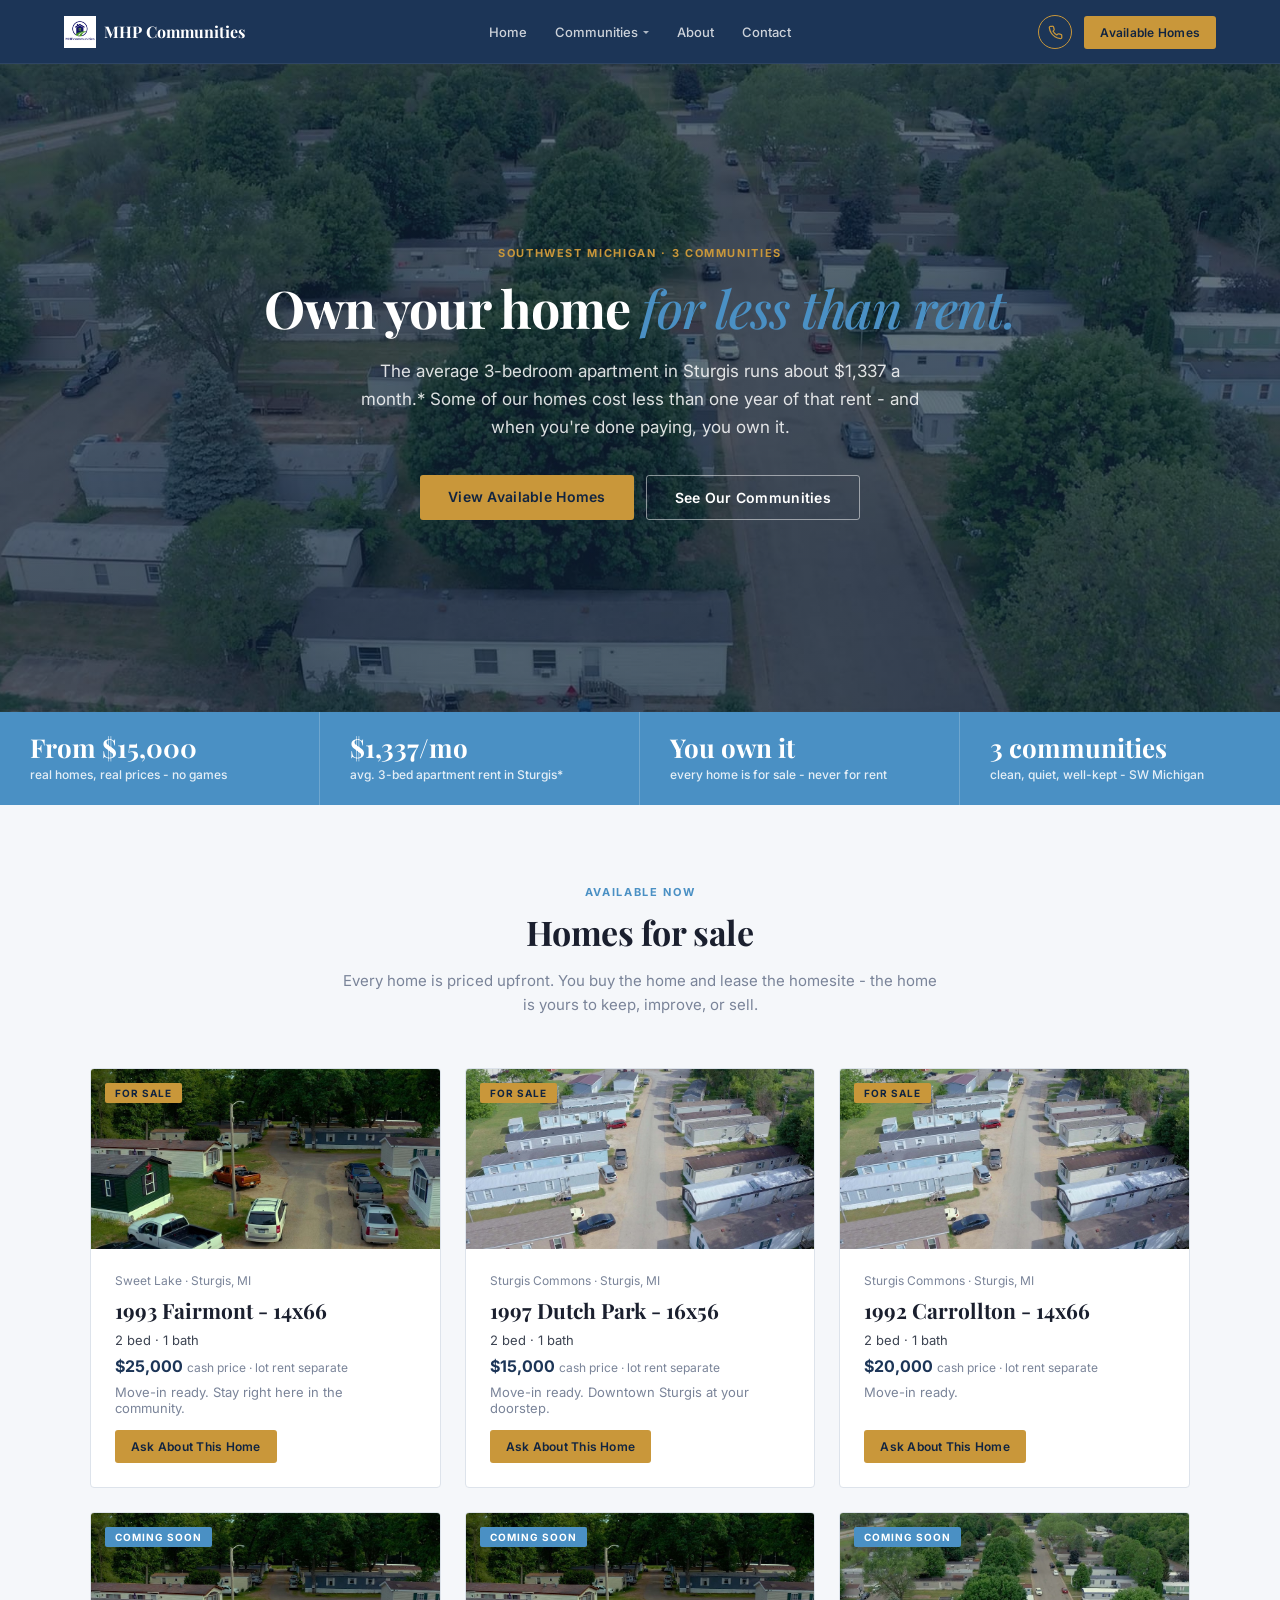
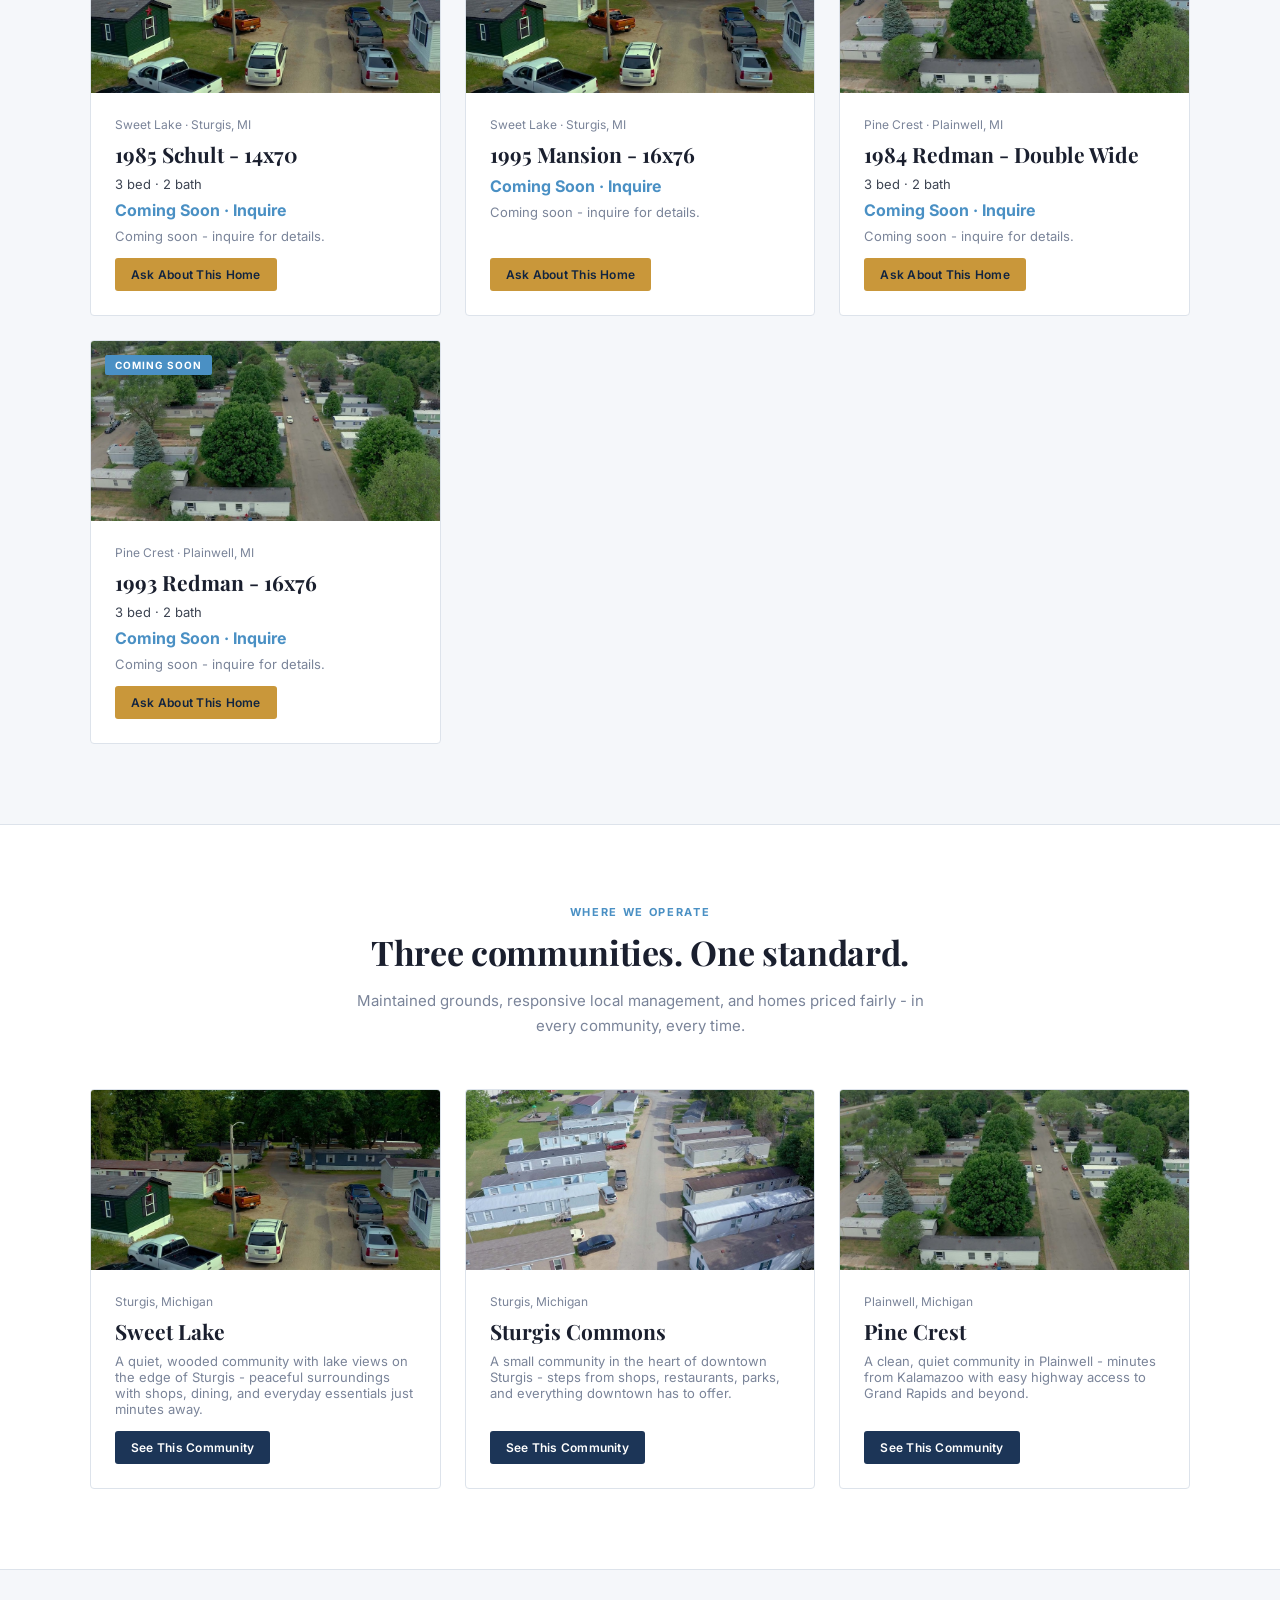
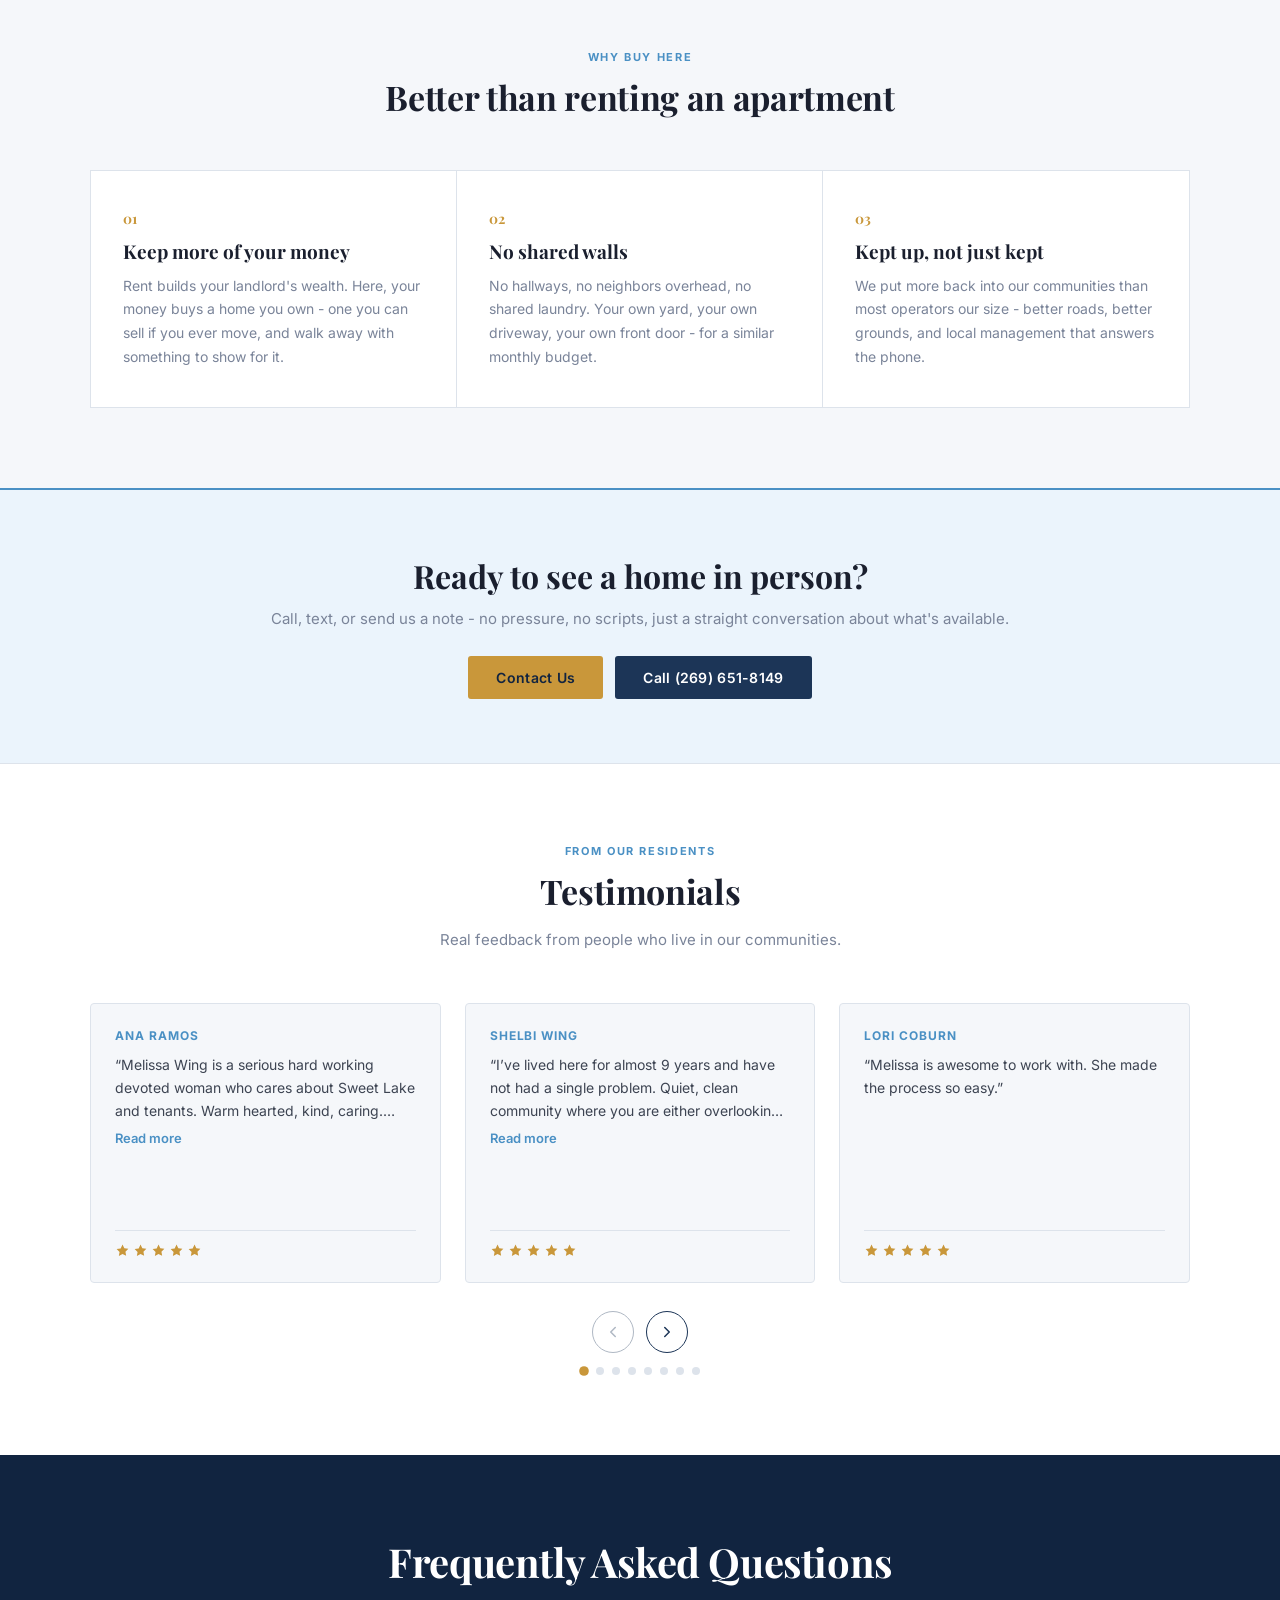
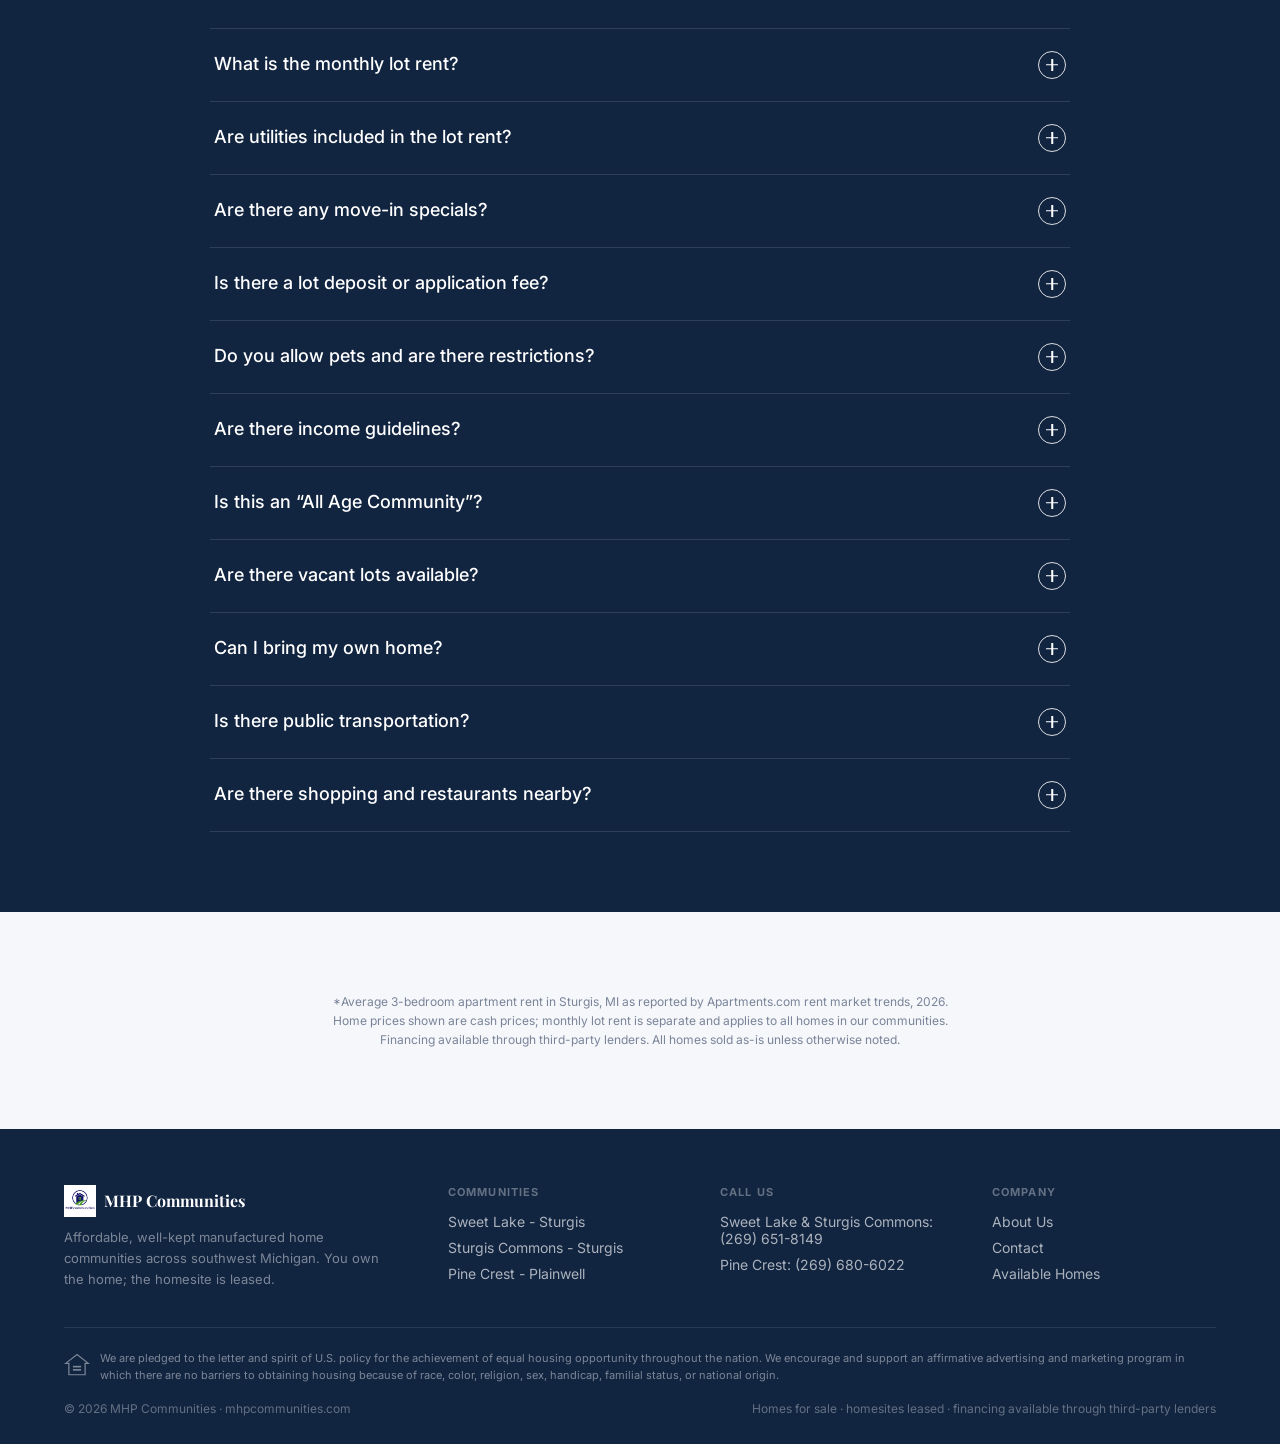
==== commit 6a11631a: "convert files php to html" ====
--- a/index.html
+++ b/index.html
@@ -9,12 +9,15 @@
 <link rel="preconnect" href="https://fonts.googleapis.com">
 <link href="https://fonts.googleapis.com/css2?family=Playfair+Display:ital,wght@0,600;0,700;1,500&family=Inter:wght@400;500;600;700&display=swap" rel="stylesheet">
 <link rel="stylesheet" href="assets/css/style.css">
-
 </head>
 <body>
 
 <header>
   <a class="logo" href="index.html"><img src="assets/img/logo.png" alt="MHP Communities"><span class="logo-text">MHP Communities</span></a>
+  <button type="button" class="nav-toggle" aria-label="Open menu" aria-expanded="false">
+    <span></span><span></span><span></span>
+  </button>
+  <div class="header-panel">
   <nav>
     <a href="index.html#homes">Home</a>
     <div class="nav-drop">
@@ -41,12 +44,13 @@
     </div>
     <a class="btn btn-gold btn-sm" href="index.html#homes">Available Homes</a>
   </div>
+  </div>
 </header>
 <section class="hero">
   <div class="hero-inner">
     <div class="eyebrow">Southwest Michigan &middot; 3 Communities</div>
     <h1>Own your home <em>for less than rent.</em></h1>
-    <p class="sub">The average 3-bedroom apartment in Sturgis runs about $1,337 a month.&#42; Some of our homes cost less than one year of that rent — and when you're done paying, you own it.</p>
+    <p class="sub">The average 3-bedroom apartment in Sturgis runs about $1,337 a month.&#42; Some of our homes cost less than one year of that rent - and when you're done paying, you own it.</p>
     <div class="hero-ctas">
       <a class="btn btn-gold" href="#homes">View Available Homes</a>
       <a class="btn btn-ghost" href="communities.html">See Our Communities</a>
@@ -54,16 +58,16 @@
   </div>
 </section>
 <div class="stat-bar">
-  <div class="stat-item"><strong>From $15,000</strong><span>real homes, real prices — no games</span></div>
+  <div class="stat-item"><strong>From $15,000</strong><span>real homes, real prices - no games</span></div>
   <div class="stat-item"><strong>$1,337/mo</strong><span>avg. 3-bed apartment rent in Sturgis&#42;</span></div>
-  <div class="stat-item"><strong>You own it</strong><span>every home is for sale — never for rent</span></div>
-  <div class="stat-item"><strong>3 communities</strong><span>clean, quiet, well-kept — SW Michigan</span></div>
+  <div class="stat-item"><strong>You own it</strong><span>every home is for sale - never for rent</span></div>
+  <div class="stat-item"><strong>3 communities</strong><span>clean, quiet, well-kept - SW Michigan</span></div>
 </div>
 <section class="section" id="homes">
   <div class="section-head">
     <div class="eyebrow">Available now</div>
     <h2>Homes for sale</h2>
-    <p>Every home is priced upfront. You buy the home and lease the homesite — the home is yours to keep, improve, or sell.</p>
+    <p>Every home is priced upfront. You buy the home and lease the homesite - the home is yours to keep, improve, or sell.</p>
   </div>
   <div class="card-grid" id="homes-grid"></div>
 </section>
@@ -71,7 +75,7 @@
   <div class="section-head">
     <div class="eyebrow">Where we operate</div>
     <h2>Three communities. One standard.</h2>
-    <p>Maintained grounds, responsive local management, and homes priced fairly — in every community, every time.</p>
+    <p>Maintained grounds, responsive local management, and homes priced fairly - in every community, every time.</p>
   </div>
   <div class="card-grid">
     <div class="card">
@@ -79,7 +83,7 @@
       <div class="card-body">
         <div class="card-location">Sturgis, Michigan</div>
         <h3>Sweet Lake</h3>
-        <p class="home-notes">A quiet, wooded community with lake views on the edge of Sturgis — peaceful surroundings with shops, dining, and everyday essentials just minutes away.</p>
+        <p class="home-notes">A quiet, wooded community with lake views on the edge of Sturgis - peaceful surroundings with shops, dining, and everyday essentials just minutes away.</p>
         <a class="btn btn-navy btn-sm" href="communities/sweet-lake.html">See This Community</a>
       </div>
     </div>
@@ -88,7 +92,7 @@
       <div class="card-body">
         <div class="card-location">Sturgis, Michigan</div>
         <h3>Sturgis Commons</h3>
-        <p class="home-notes">A small community in the heart of downtown Sturgis — steps from shops, restaurants, parks, and everything downtown has to offer.</p>
+        <p class="home-notes">A small community in the heart of downtown Sturgis - steps from shops, restaurants, parks, and everything downtown has to offer.</p>
         <a class="btn btn-navy btn-sm" href="communities/sturgis-commons.html">See This Community</a>
       </div>
     </div>
@@ -97,7 +101,7 @@
       <div class="card-body">
         <div class="card-location">Plainwell, Michigan</div>
         <h3>Pine Crest</h3>
-        <p class="home-notes">A clean, quiet community in Plainwell — minutes from Kalamazoo with easy highway access to Grand Rapids and beyond.</p>
+        <p class="home-notes">A clean, quiet community in Plainwell - minutes from Kalamazoo with easy highway access to Grand Rapids and beyond.</p>
         <a class="btn btn-navy btn-sm" href="communities/pine-crest.html">See This Community</a>
       </div>
     </div>
@@ -110,16 +114,16 @@
   </div>
   <div class="why-grid">
     <div class="why-item"><div class="why-num">01</div><h4>Keep more of your money</h4>
-      <p>Rent builds your landlord's wealth. Here, your money buys a home you own — one you can sell if you ever move, and walk away with something to show for it.</p></div>
+      <p>Rent builds your landlord's wealth. Here, your money buys a home you own - one you can sell if you ever move, and walk away with something to show for it.</p></div>
     <div class="why-item"><div class="why-num">02</div><h4>No shared walls</h4>
-      <p>No hallways, no neighbors overhead, no shared laundry. Your own yard, your own driveway, your own front door — for a similar monthly budget.</p></div>
+      <p>No hallways, no neighbors overhead, no shared laundry. Your own yard, your own driveway, your own front door - for a similar monthly budget.</p></div>
     <div class="why-item"><div class="why-num">03</div><h4>Kept up, not just kept</h4>
-      <p>We put more back into our communities than most operators our size — better roads, better grounds, and local management that answers the phone.</p></div>
+      <p>We put more back into our communities than most operators our size - better roads, better grounds, and local management that answers the phone.</p></div>
   </div>
 </section>
 <div class="cta-band">
   <h2>Ready to see a home in person?</h2>
-  <p>Call, text, or send us a note — no pressure, no scripts, just a straight conversation about what's available.</p>
+  <p>Call, text, or send us a note - no pressure, no scripts, just a straight conversation about what's available.</p>
   <div class="cta-row">
     <a class="btn btn-gold" href="contact.html">Contact Us</a>
     <a class="btn btn-navy" href="tel:+12696518149">Call (269) 651-8149</a>
@@ -194,7 +198,7 @@
         <span>Are there income guidelines?</span>
         <span class="faq-icon" aria-hidden="true"></span>
       </button>
-      <div class="faq-a"><p>Yes, income guidelines apply — 3× the lot rent and home payment.</p></div>
+      <div class="faq-a"><p>Yes, income guidelines apply - 3× the lot rent and home payment.</p></div>
     </div>
     <div class="faq-item">
       <button type="button" class="faq-q" aria-expanded="false">
@@ -215,7 +219,7 @@
         <span>Can I bring my own home?</span>
         <span class="faq-icon" aria-hidden="true"></span>
       </button>
-      <div class="faq-a"><p>Yes, we are happy to assist with moving your home to our community — conditions apply.</p></div>
+      <div class="faq-a"><p>Yes, we are happy to assist with moving your home to our community - conditions apply.</p></div>
     </div>
     <div class="faq-item">
       <button type="button" class="faq-q" aria-expanded="false">
@@ -246,9 +250,9 @@
     </div>
     <div class="foot-col">
       <h5>Communities</h5>
-      <a href="communities/sweet-lake.html">Sweet Lake — Sturgis</a>
-      <a href="communities/sturgis-commons.html">Sturgis Commons — Sturgis</a>
-      <a href="communities/pine-crest.html">Pine Crest — Plainwell</a>
+      <a href="communities/sweet-lake.html">Sweet Lake - Sturgis</a>
+      <a href="communities/sturgis-commons.html">Sturgis Commons - Sturgis</a>
+      <a href="communities/pine-crest.html">Pine Crest - Plainwell</a>
     </div>
     <div class="foot-col">
       <h5>Call Us</h5>
@@ -272,6 +276,5 @@
 <script src="assets/js/main.js"></script>
 <script>window.PARKS_META = {"sweet-lake": {"name": "Sweet Lake", "city": "Sturgis", "img": "sweet-lake.jpg"}, "sturgis-commons": {"name": "Sturgis Commons", "city": "Sturgis", "img": "sturgis-commons.jpg"}, "pine-crest": {"name": "Pine Crest", "city": "Plainwell", "img": "pine-crest.jpg"}};</script>
 <script src="assets/js/pixel.js"></script>
-
-<script>renderHomes("homes-grid", null, "");</script>
-</body></html>+<script>renderHomes("homes-grid", null, "");</script></body>
+</html>
--- a/assets/css/style.css
+++ b/assets/css/style.css
@@ -1,4 +1,4 @@
-/* MHP Communities — navy + sky palette, gold CTAs */
+/* MHP Communities - navy + sky palette, gold CTAs */
 :root{
   --navy:#1C3557; --navy-deep:#112440; --navy-mid:#274A72;
   --sky:#4A90C4; --sky-light:#EBF4FC; --gold:#C9973A;
@@ -13,19 +13,19 @@
 .btn-gold{background:var(--gold);color:var(--navy-deep)}
 .btn-ghost{border:1.5px solid rgba(255,255,255,.5);color:#fff;background:transparent}
 .btn-navy{background:var(--navy);color:#fff}
-.btn-sm{padding:10px 18px;font-size:13px}
-header{background:var(--navy);padding:0 5%;display:flex;align-items:center;justify-content:space-between;height:68px;position:sticky;top:0;z-index:100;border-bottom:1px solid rgba(255,255,255,.08)}
-.logo{font-family:'Playfair Display',serif;font-weight:700;font-size:20px;color:#fff;text-decoration:none;display:flex;align-items:center;gap:10px}
-.logo img{height:40px;width:auto;display:block;flex-shrink:0}
-.logo-text{line-height:1.1}
-nav{display:flex;align-items:center;gap:28px}
-nav a{color:rgba(255,255,255,.78);font-size:14px;font-weight:500;text-decoration:none}
+.btn-sm{padding:9px 16px;font-size:12px}
+header{background:var(--navy);padding:0 5%;display:grid;grid-template-columns:1fr auto 1fr;align-items:center;gap:12px;height:64px;position:sticky;top:0;z-index:100;border-bottom:1px solid rgba(255,255,255,.08)}
+.logo{font-family:'Playfair Display',serif;font-weight:700;font-size:18px;color:#fff;text-decoration:none;display:flex;align-items:center;gap:8px;min-width:0;flex:0 1 auto;justify-self:start;grid-column:1}
+.logo img{height:32px;width:auto;display:block;flex-shrink:0}
+.logo-text{line-height:1.1;white-space:nowrap;font-size:16px}
+nav{display:flex;align-items:center;gap:28px;justify-self:center;grid-column:2}
+nav a{color:rgba(255,255,255,.78);font-size:13px;font-weight:500;text-decoration:none}
 nav a:hover{color:#fff}
 .nav-call{color:var(--gold) !important;font-weight:700}
 .nav-phone{position:relative;margin-left:8px}
-.nav-phone-btn{width:40px;height:40px;border-radius:50%;border:1.5px solid var(--gold);background:transparent;color:var(--gold);cursor:pointer;display:inline-flex;align-items:center;justify-content:center;transition:background .15s,color .15s}
+.nav-phone-btn{width:34px;height:34px;border-radius:50%;border:1.5px solid var(--gold);background:transparent;color:var(--gold);cursor:pointer;display:inline-flex;align-items:center;justify-content:center;transition:background .15s,color .15s}
 .nav-phone-btn:hover,.nav-phone.is-open .nav-phone-btn{background:var(--gold);color:var(--navy-deep)}
-.nav-phone-btn svg{width:18px;height:18px}
+.nav-phone-btn svg{width:15px;height:15px}
 .nav-phone-menu{position:absolute;top:calc(100% + 10px);right:0;min-width:280px;background:#fff;border:1px solid var(--rule);border-radius:4px;box-shadow:0 12px 28px rgba(17,36,64,.18);padding:12px 0 8px;opacity:0;visibility:hidden;pointer-events:none;transform:translateY(6px);transition:opacity .15s,visibility .15s,transform .15s;z-index:130}
 .nav-phone.is-open .nav-phone-menu{opacity:1;visibility:visible;pointer-events:auto;transform:translateY(0)}
 .nav-phone-menu::before{content:"";position:absolute;top:-10px;left:0;right:0;height:10px}
@@ -34,10 +34,38 @@
 .nav-phone-menu a:hover{background:var(--sky-light)}
 .nav-phone-menu a span{font-size:12px;color:var(--muted);font-weight:500}
 .nav-phone-menu a strong{font-size:15px;font-weight:700;color:var(--navy)}
-.header-actions{display:flex;align-items:center;gap:12px;flex-shrink:0}
-.nav-drop{position:relative}
-.nav-drop-toggle{display:inline-flex;align-items:center;gap:6px;padding:24px 0;color:rgba(255,255,255,.78);font-size:14px;font-weight:500;text-decoration:none}
-.nav-drop-toggle::after{content:"";width:0;height:0;border-left:4px solid transparent;border-right:4px solid transparent;border-top:5px solid rgba(255,255,255,.65);margin-top:2px}
+.header-actions{display:flex;align-items:center;gap:12px;flex-shrink:0;justify-self:end;grid-column:3}
+.header-panel{display:contents;margin-left:0}
+.nav-toggle{
+  display:none;
+  width:38px;
+  height:38px;
+  border:1.5px solid rgba(255,255,255,.35);
+  border-radius:4px;
+  background:transparent;
+  padding:0;
+  cursor:pointer;
+  flex-direction:column;
+  align-items:center;
+  justify-content:center;
+  gap:5px;
+  flex-shrink:0;
+  margin-left:auto;
+}
+.nav-toggle span{
+  display:block;
+  width:16px;
+  height:2px;
+  background:#fff;
+  border-radius:1px;
+  transition:transform .2s,opacity .2s;
+}
+header.is-menu-open .nav-toggle span:nth-child(1){transform:translateY(7px) rotate(45deg)}
+header.is-menu-open .nav-toggle span:nth-child(2){opacity:0}
+header.is-menu-open .nav-toggle span:nth-child(3){transform:translateY(-7px) rotate(-45deg)}
+.nav-drop{position:relative;display:flex;align-items:center;height:64px}
+.nav-drop-toggle{display:inline-flex;align-items:center;gap:5px;padding:0;color:rgba(255,255,255,.78);font-size:13px;font-weight:500;line-height:1;text-decoration:none}
+.nav-drop-toggle::after{content:"";width:0;height:0;border-left:3px solid transparent;border-right:3px solid transparent;border-top:3px solid rgba(255,255,255,.65);margin-top:1px;flex-shrink:0}
 .nav-drop:hover .nav-drop-toggle,.nav-drop:focus-within .nav-drop-toggle{color:#fff}
 .nav-drop:hover .nav-drop-toggle::after,.nav-drop:focus-within .nav-drop-toggle::after{border-top-color:#fff}
 .nav-drop-menu{position:absolute;top:100%;left:50%;transform:translateX(-50%) translateY(6px);min-width:200px;background:#fff;border:1px solid var(--rule);border-radius:4px;box-shadow:0 12px 28px rgba(17,36,64,.18);padding:8px 0;opacity:0;visibility:hidden;pointer-events:none;transition:opacity .15s,visibility .15s,transform .15s;z-index:120}
@@ -66,6 +94,10 @@
 .hero h1 em{font-style:italic;font-weight:500;color:var(--sky)}
 .hero .sub{font-size:clamp(15px,2.2vw,17px);line-height:1.65;color:rgba(255,255,255,.85);max-width:560px;margin:0 auto 34px}
 .hero-ctas{display:flex;gap:12px;flex-wrap:wrap;justify-content:center}
+.hero-page{min-height:42vh;padding:70px 5% 78px}
+.hero-page .eyebrow{margin-bottom:12px}
+.hero-page h1{font-size:clamp(26px,3.6vw,38px);margin-bottom:14px;line-height:1.2}
+.hero-page .sub{font-size:15px;line-height:1.65;max-width:520px;margin:0 auto}
 .stat-bar{background:var(--sky);display:flex;flex-wrap:wrap}
 .stat-item{flex:1 1 200px;padding:22px 30px;border-right:1px solid rgba(255,255,255,.2)}
 .stat-item:last-child{border-right:none}
@@ -309,15 +341,183 @@
 .ty h1{font-family:'Playfair Display',serif;font-size:40px;color:var(--ink);margin-bottom:14px}
 .ty p{font-size:16px;color:var(--muted);max-width:460px;margin:0 auto 26px;line-height:1.7}
 @media(max-width:900px){
-  nav{display:none}
+  .nav-toggle{display:flex;grid-column:3;justify-self:end;margin-left:0}
+  header{
+    display:flex;
+    justify-content:space-between;
+    padding:0 16px;
+    gap:10px;
+  }
+  .logo{grid-column:auto;justify-self:auto}
+  .logo-text{display:none}
+  .logo img{height:30px}
+  .header-panel{
+    display:flex;
+    position:fixed;
+    top:64px;
+    left:0;
+    right:0;
+    margin:0;
+    padding:12px 16px 24px;
+    background:var(--navy);
+    border-bottom:1px solid rgba(255,255,255,.1);
+    flex-direction:column;
+    align-items:stretch;
+    gap:8px;
+    max-height:calc(100vh - 64px);
+    overflow-y:auto;
+    opacity:0;
+    visibility:hidden;
+    pointer-events:none;
+    transform:translateY(-8px);
+    transition:opacity .2s,visibility .2s,transform .2s;
+    z-index:99;
+    box-shadow:0 16px 28px rgba(0,0,0,.25);
+  }
+  header.is-menu-open .header-panel{
+    opacity:1;
+    visibility:visible;
+    pointer-events:auto;
+    transform:translateY(0);
+  }
+  nav{
+    display:flex;
+    flex-direction:column;
+    align-items:stretch;
+    gap:0;
+    width:100%;
+    justify-self:auto;
+    grid-column:auto;
+  }
+  nav > a,
+  .nav-drop-toggle{
+    display:flex;
+    width:100%;
+    padding:14px 4px;
+    border-bottom:1px solid rgba(255,255,255,.1);
+    color:#fff;
+    font-size:16px;
+    line-height:1.3;
+  }
+  .nav-drop{height:auto;display:block;width:100%}
+  .nav-drop-toggle{justify-content:space-between}
+  .nav-drop-toggle::after{border-left-width:4px;border-right-width:4px;border-top-width:4px;border-top-color:rgba(255,255,255,.75)}
+  .nav-drop-menu{
+    position:static;
+    left:auto;
+    transform:none !important;
+    min-width:0;
+    width:100%;
+    background:rgba(0,0,0,.18);
+    border:none;
+    border-radius:0;
+    box-shadow:none;
+    padding:0;
+    opacity:0;
+    visibility:hidden;
+    max-height:0;
+    overflow:hidden;
+    pointer-events:none;
+    transition:max-height .25s ease,opacity .2s,padding .2s;
+  }
+  .nav-drop:hover .nav-drop-menu{
+    opacity:0;
+    visibility:hidden;
+    pointer-events:none;
+    max-height:0;
+    padding:0;
+  }
+  .nav-drop.is-open .nav-drop-menu{
+    opacity:1;
+    visibility:visible;
+    pointer-events:auto;
+    max-height:220px;
+    padding:4px 0 10px;
+  }
+  .nav-drop-menu a{
+    color:rgba(255,255,255,.85);
+    padding:10px 14px;
+    border:none;
+  }
+  .nav-drop-menu a:hover{background:rgba(255,255,255,.08);color:#fff}
+  .header-actions{
+    width:100%;
+    display:grid;
+    grid-template-columns:auto 1fr;
+    align-items:start;
+    gap:12px;
+    padding-top:14px;
+    margin-top:6px;
+    border-top:1px solid rgba(255,255,255,.1);
+  }
+  .nav-phone{
+    display:contents;
+    margin-left:0;
+  }
+  .nav-phone-btn{
+    grid-column:1;
+    grid-row:1;
+    width:40px;
+    height:40px;
+    flex-shrink:0;
+  }
+  .header-actions > .btn-sm{
+    grid-column:2;
+    grid-row:1;
+    justify-self:start;
+    padding:10px 16px;
+    font-size:13px;
+    white-space:nowrap;
+  }
+  .nav-phone-menu{
+    position:static !important;
+    grid-column:1 / -1;
+    grid-row:2;
+    width:100%;
+    min-width:0 !important;
+    left:auto !important;
+    right:auto !important;
+    top:auto !important;
+    margin-top:0;
+    border-radius:4px;
+    box-shadow:0 8px 20px rgba(0,0,0,.18);
+    max-height:0;
+    opacity:0;
+    visibility:hidden;
+    overflow:hidden;
+    transform:translateY(-14px);
+    pointer-events:none;
+    padding-top:0;
+    padding-bottom:0;
+    transition:max-height .4s ease,opacity .35s ease,transform .4s ease,padding .35s ease,margin .35s ease;
+  }
+  .nav-phone-menu::before{display:none}
+  .nav-phone.is-open .nav-phone-menu{
+    max-height:240px;
+    opacity:1;
+    visibility:visible;
+    pointer-events:auto;
+    transform:translateY(0);
+    margin-top:10px;
+    padding-top:12px;
+    padding-bottom:8px;
+  }
   .hero{min-height:58vh;padding:80px 5% 90px}
+  .hero-page{min-height:36vh;padding:56px 5% 64px}
   .two-col{grid-template-columns:1fr}
   .why-item{border-right:none;border-bottom:1px solid var(--rule)}
   .section{padding:56px 5%}
   .t-card{flex-basis:calc((100% - 24px) / 2);width:calc((100% - 24px) / 2);max-width:calc((100% - 24px) / 2)}
 }
 @media(max-width:640px){
+  header{height:60px;padding:0 12px;gap:8px}
+  .logo img{height:30px}
+  .header-panel{top:60px;max-height:calc(100vh - 60px)}
+  .nav-phone-btn{width:34px;height:34px}
+  .nav-phone-btn svg{width:15px;height:15px}
   .hero{min-height:520px;padding:72px 5% 80px}
+  .hero-page{min-height:0;padding:48px 5% 56px}
+  .hero-page h1{font-size:clamp(24px,7vw,30px)}
   .hero-ctas{flex-direction:column;align-items:center}
   .hero-ctas .btn{width:100%;max-width:280px;text-align:center}
   .t-track{gap:16px}
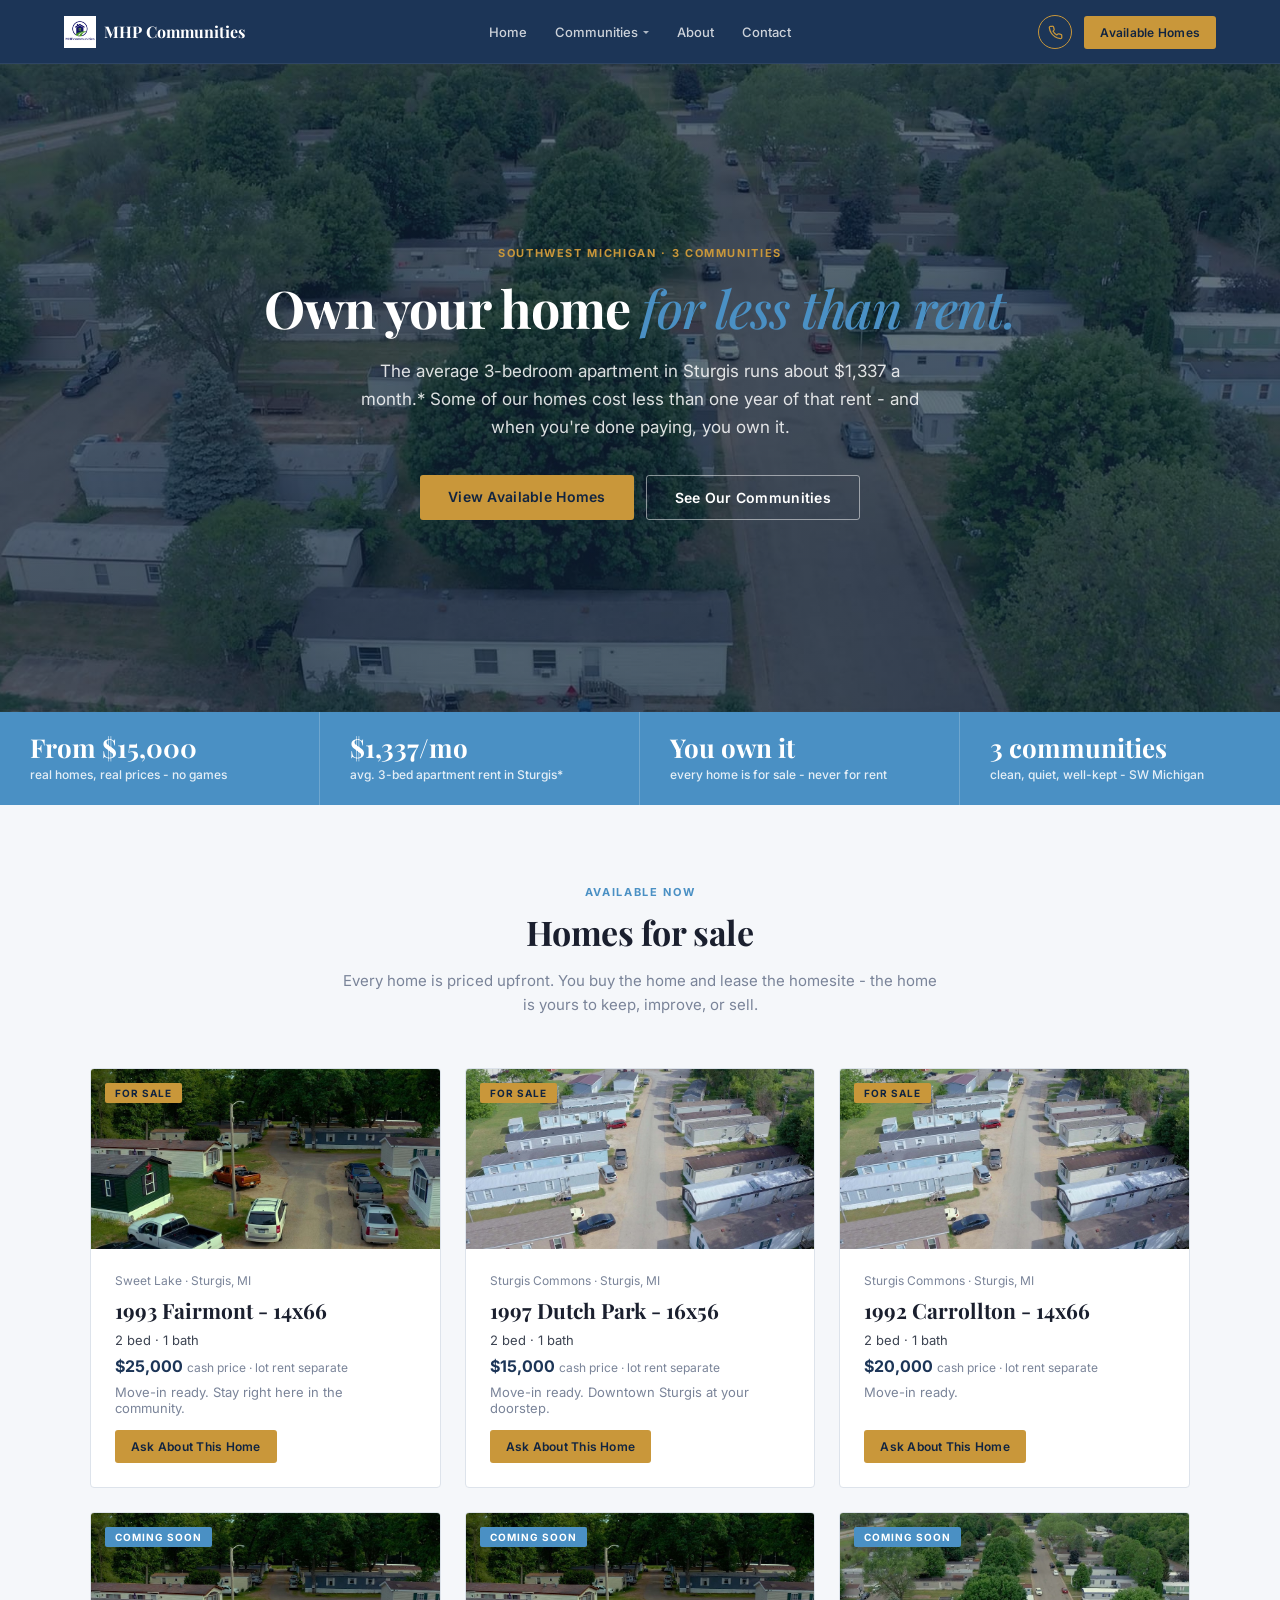
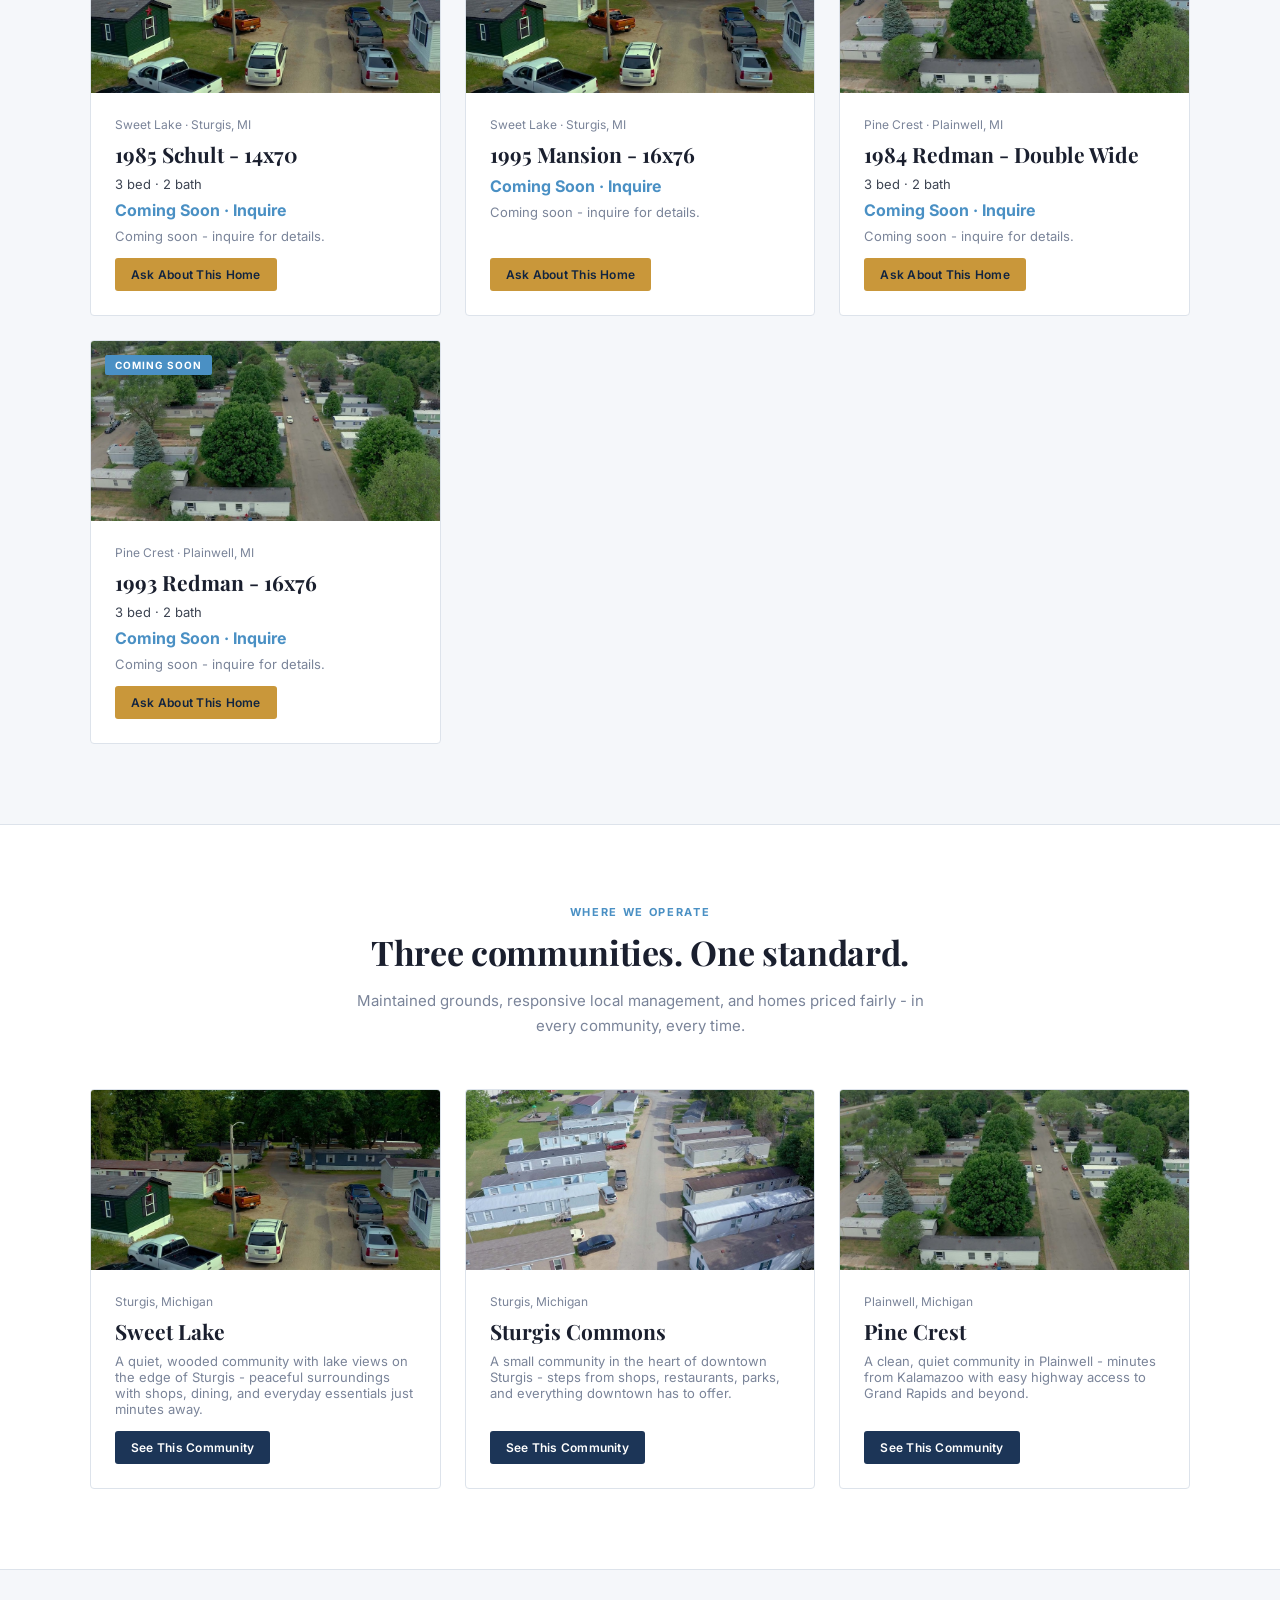
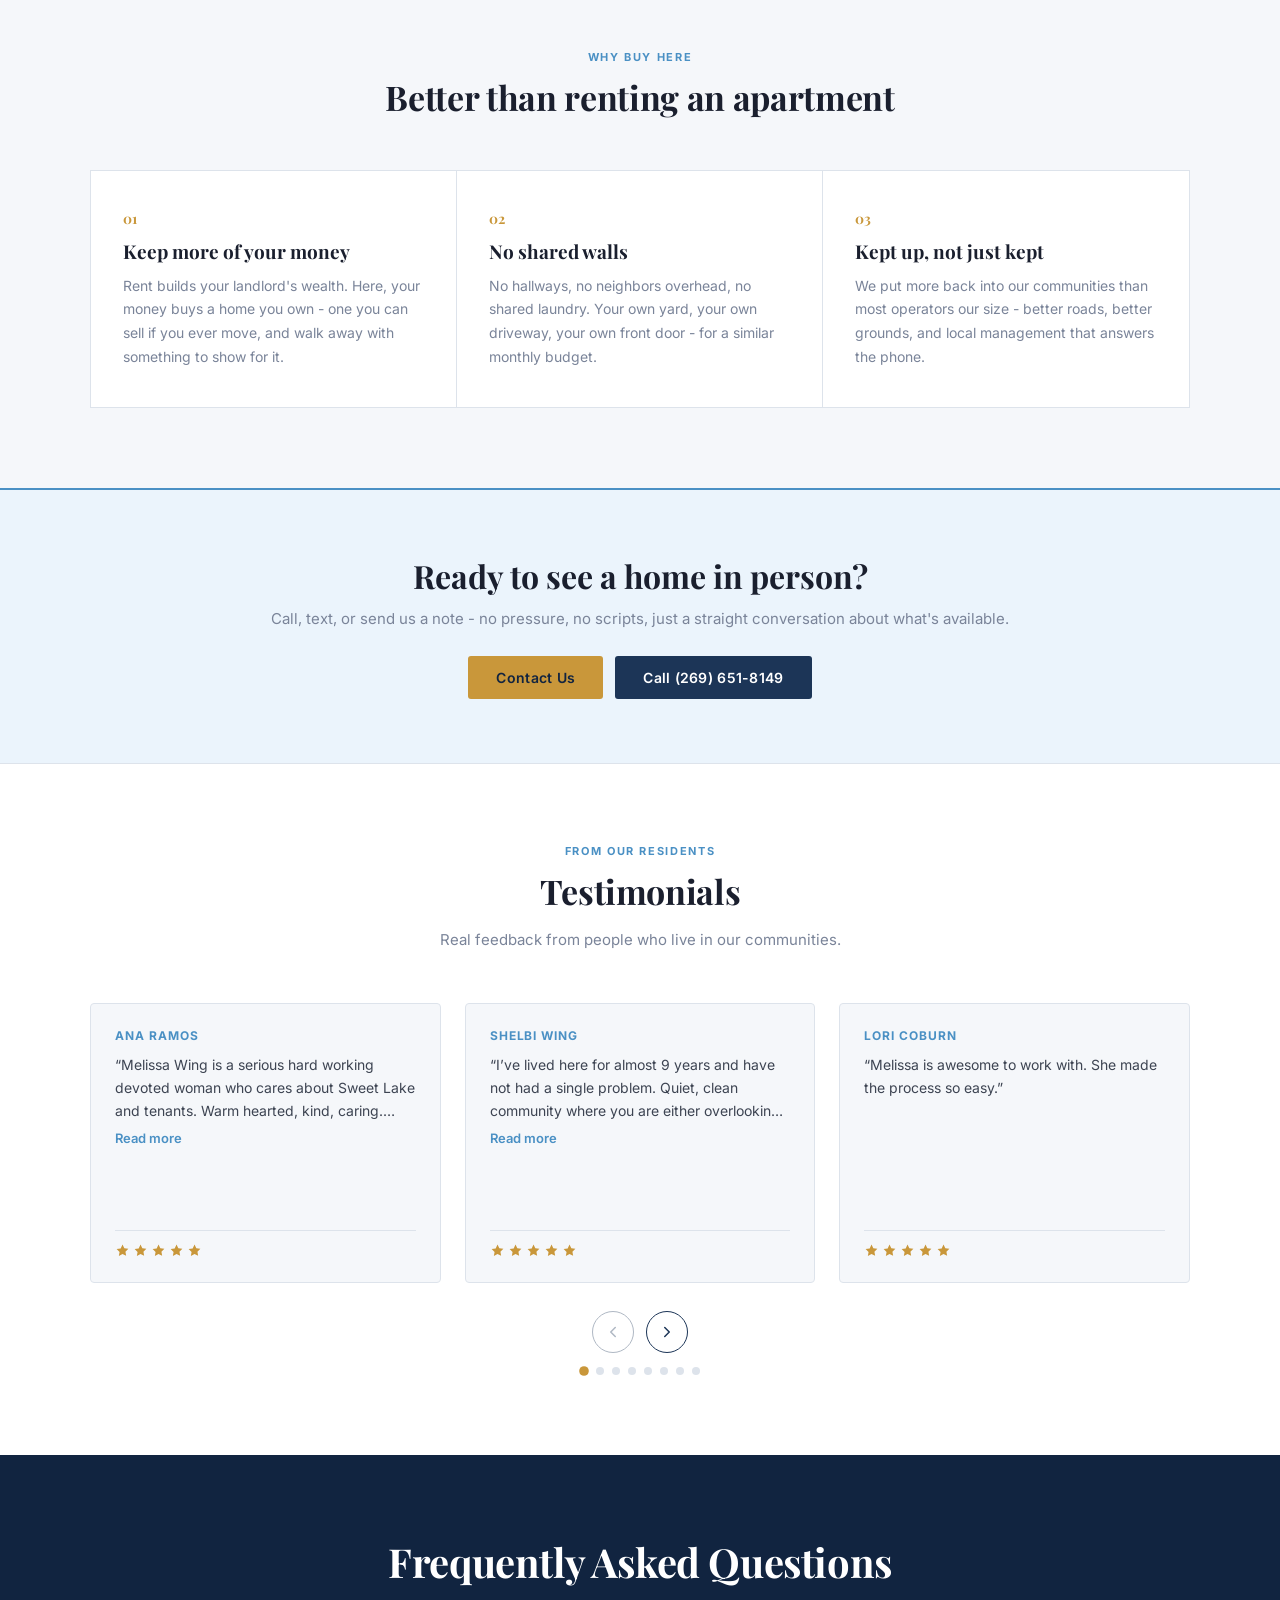
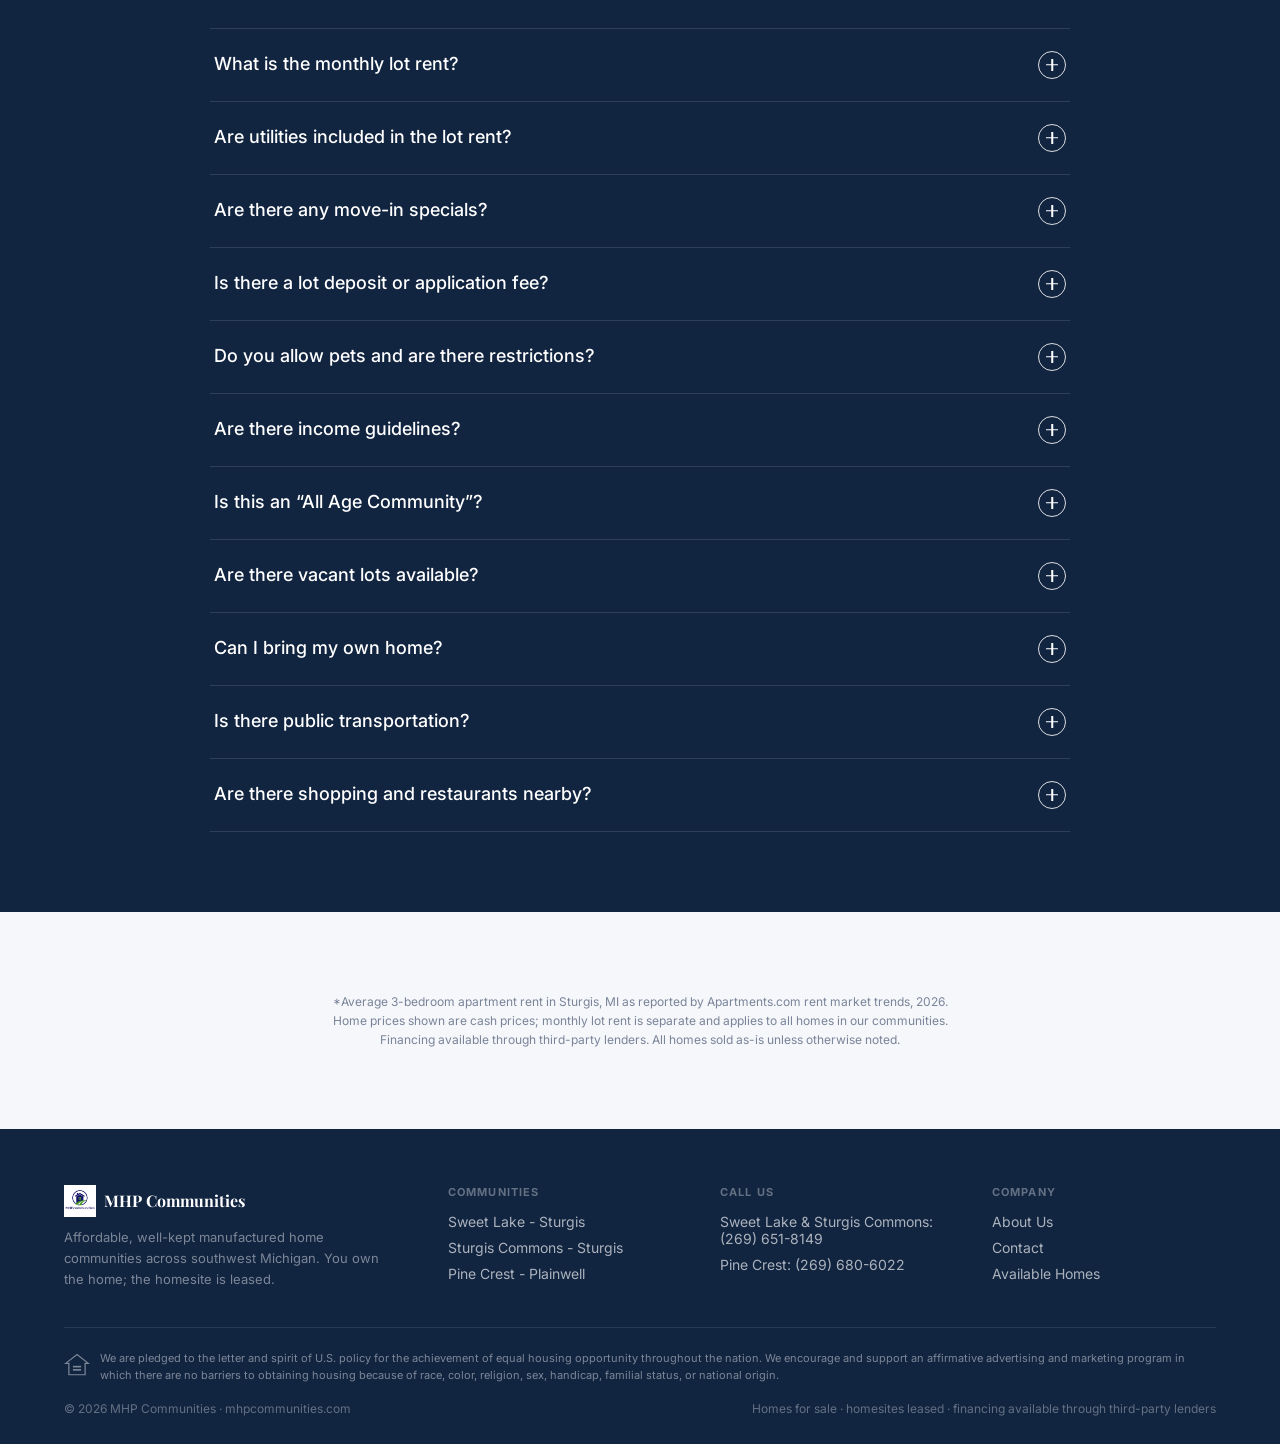
==== commit f964e8f1: "set background videos properly for different pages" ====
--- a/index.html
+++ b/index.html
@@ -46,7 +46,10 @@
   </div>
   </div>
 </header>
-<section class="hero">
+<section class="hero hero-video-bg">
+  <video class="hero-video" autoplay muted loop playsinline preload="metadata" poster="assets/img/hero.jpg" aria-hidden="true">
+    <source src="assets/videos/Home.mp4" type="video/mp4">
+  </video>
   <div class="hero-inner">
     <div class="eyebrow">Southwest Michigan &middot; 3 Communities</div>
     <h1>Own your home <em>for less than rent.</em></h1>
--- a/assets/css/style.css
+++ b/assets/css/style.css
@@ -87,8 +87,31 @@
   justify-content:center;
   text-align:center;
   min-height:72vh;
-}
-.hero-inner{max-width:780px;width:100%;margin:0 auto}
+  position:relative;
+  overflow:hidden;
+}
+.hero-video-bg{
+  background-image:none;
+}
+.hero-video{
+  position:absolute;
+  inset:0;
+  width:100%;
+  height:100%;
+  object-fit:cover;
+  object-position:center center;
+  z-index:0;
+  pointer-events:none;
+}
+.hero-video-bg::before{
+  content:"";
+  position:absolute;
+  inset:0;
+  background:linear-gradient(rgba(17,36,64,.58),rgba(17,36,64,.65));
+  z-index:1;
+  pointer-events:none;
+}
+.hero-inner{max-width:780px;width:100%;margin:0 auto;position:relative;z-index:2}
 .hero .eyebrow{color:var(--gold);margin-bottom:18px}
 .hero h1{font-family:'Playfair Display',serif;font-weight:700;font-size:clamp(32px,5vw,52px);line-height:1.15;margin-bottom:20px;letter-spacing:-.02em}
 .hero h1 em{font-style:italic;font-weight:500;color:var(--sky)}
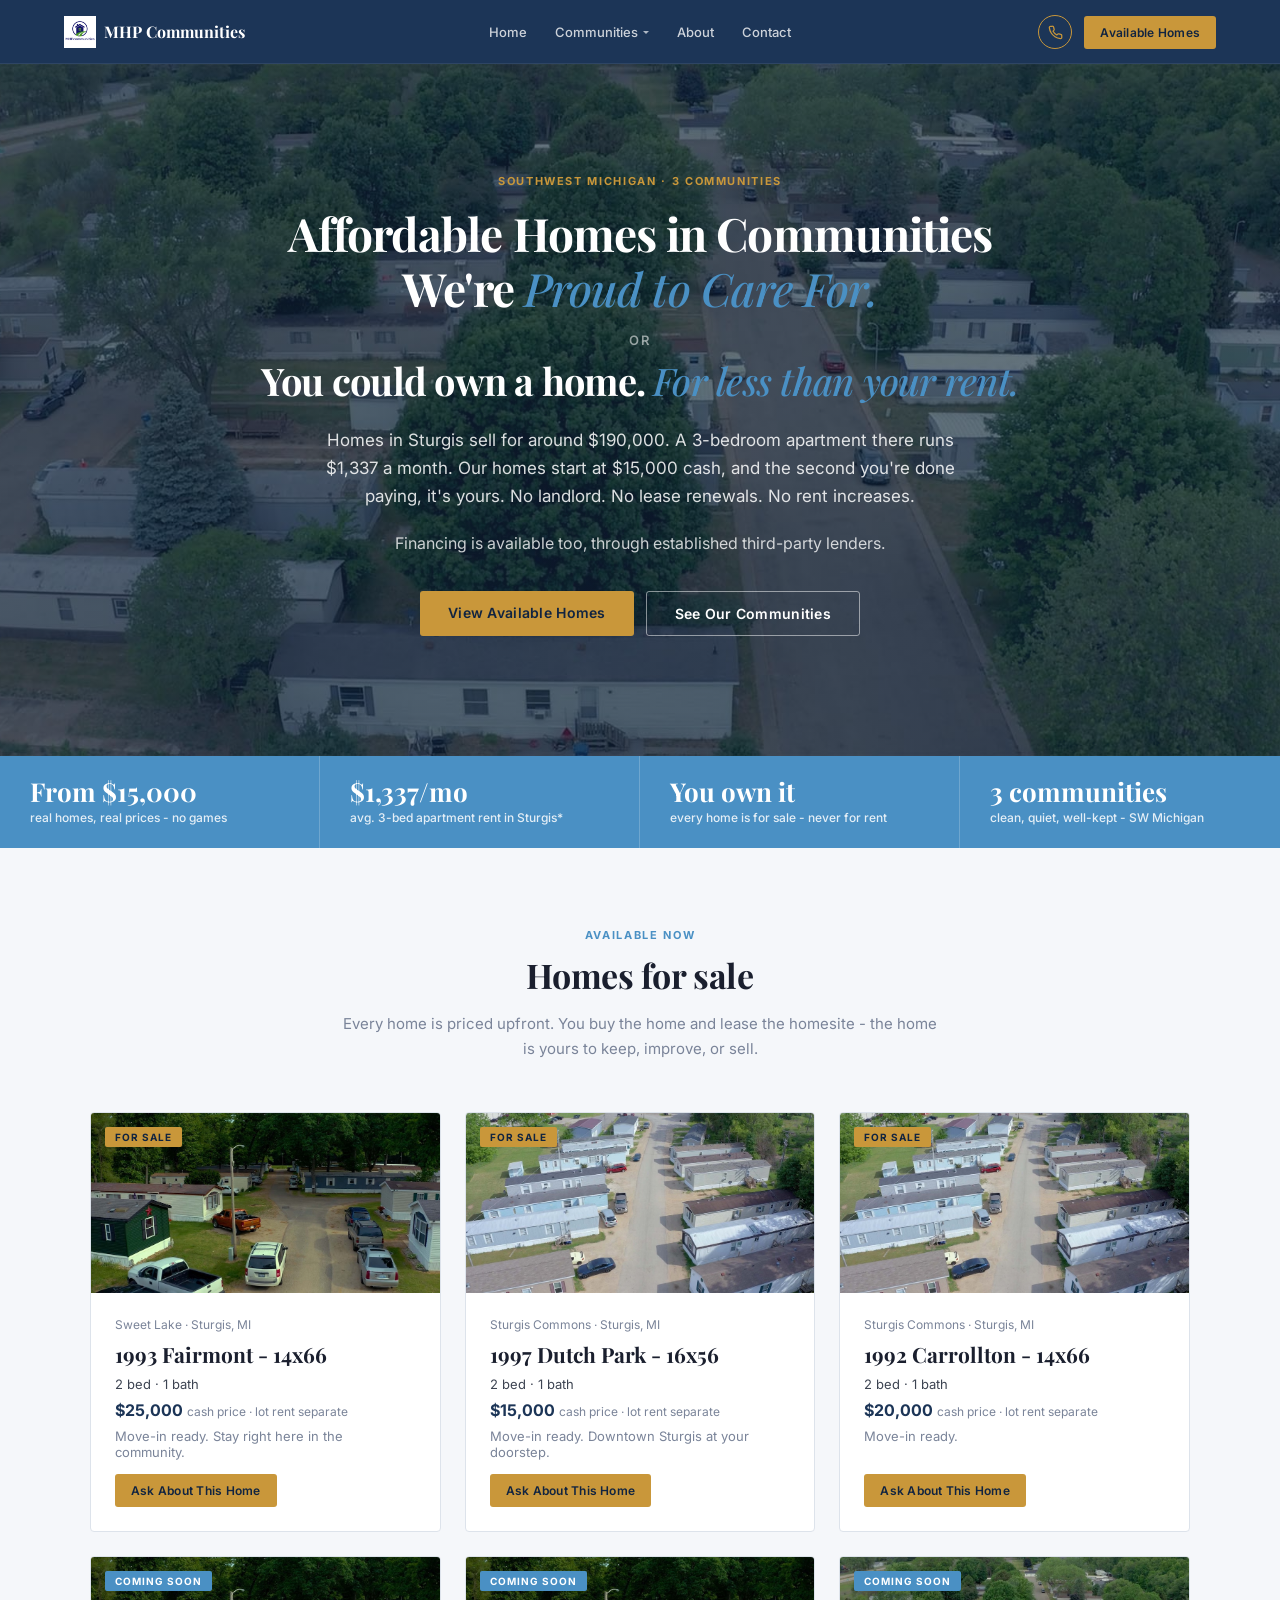
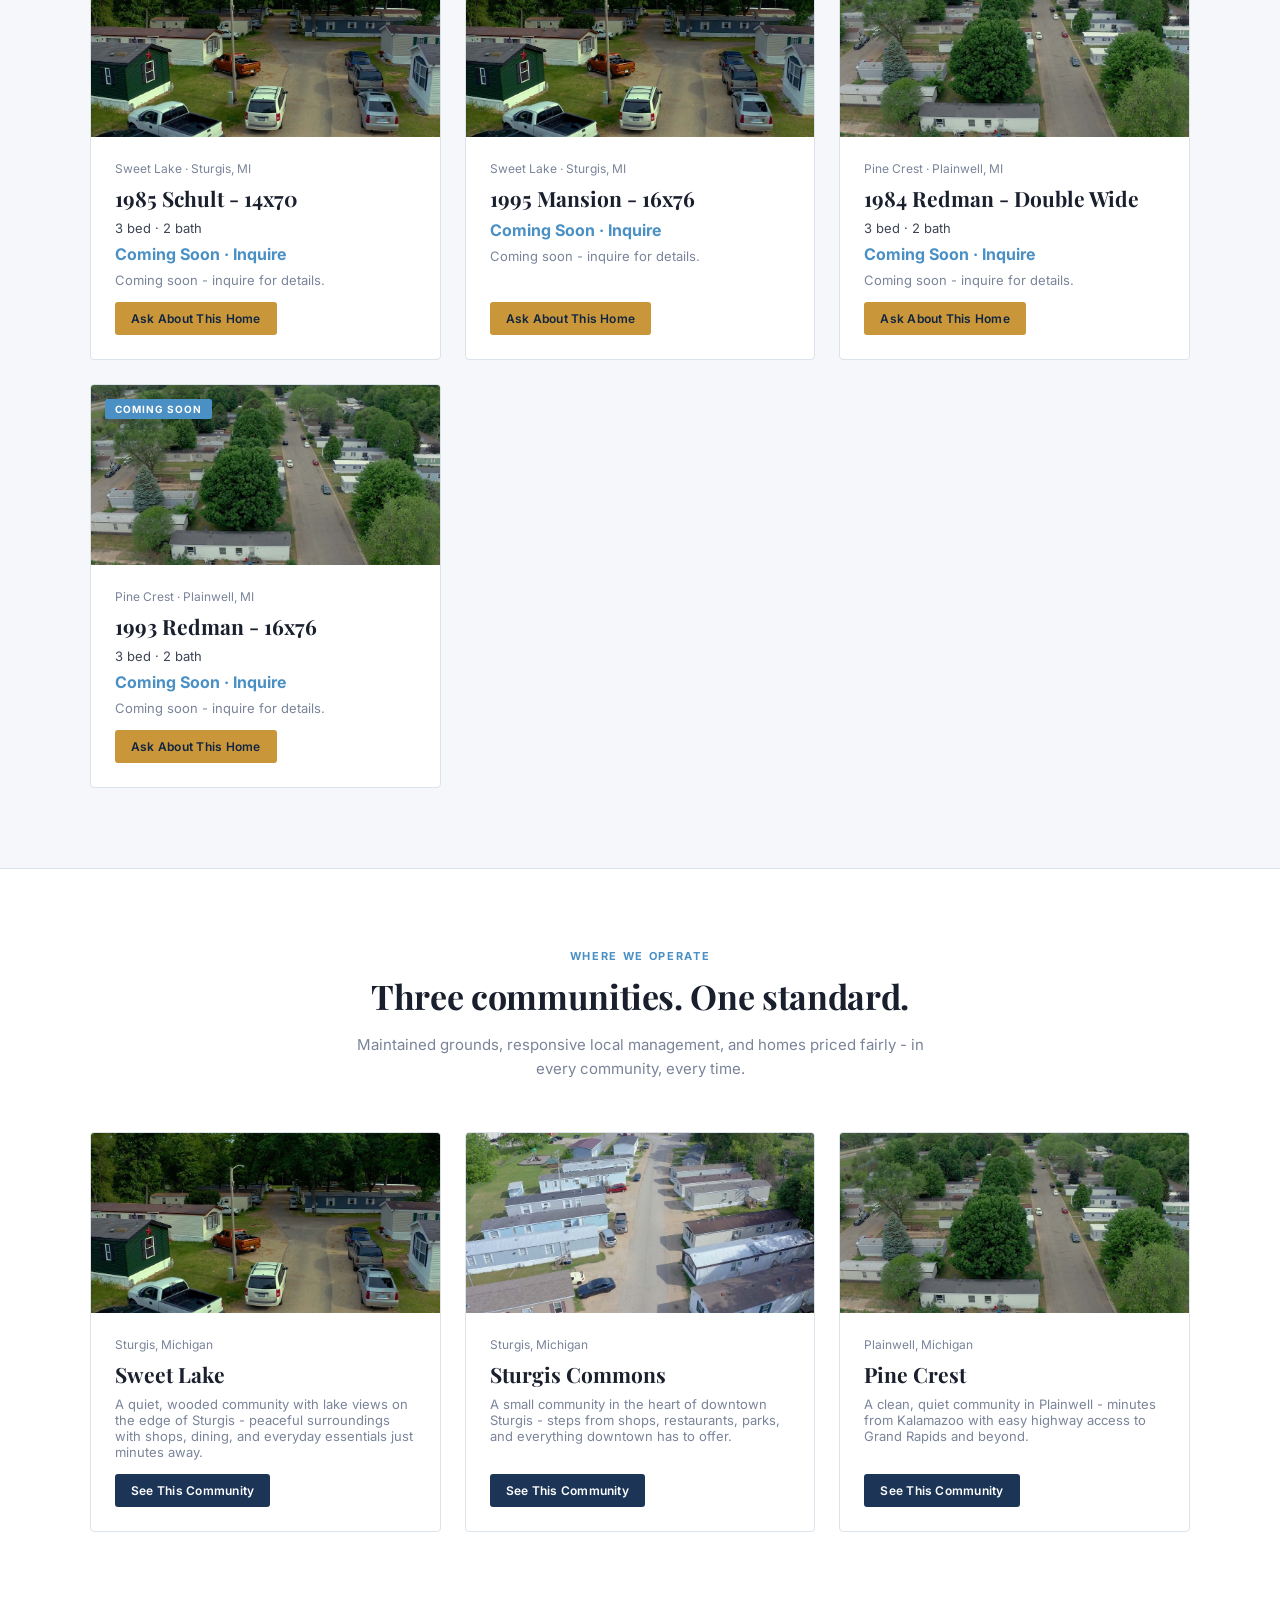
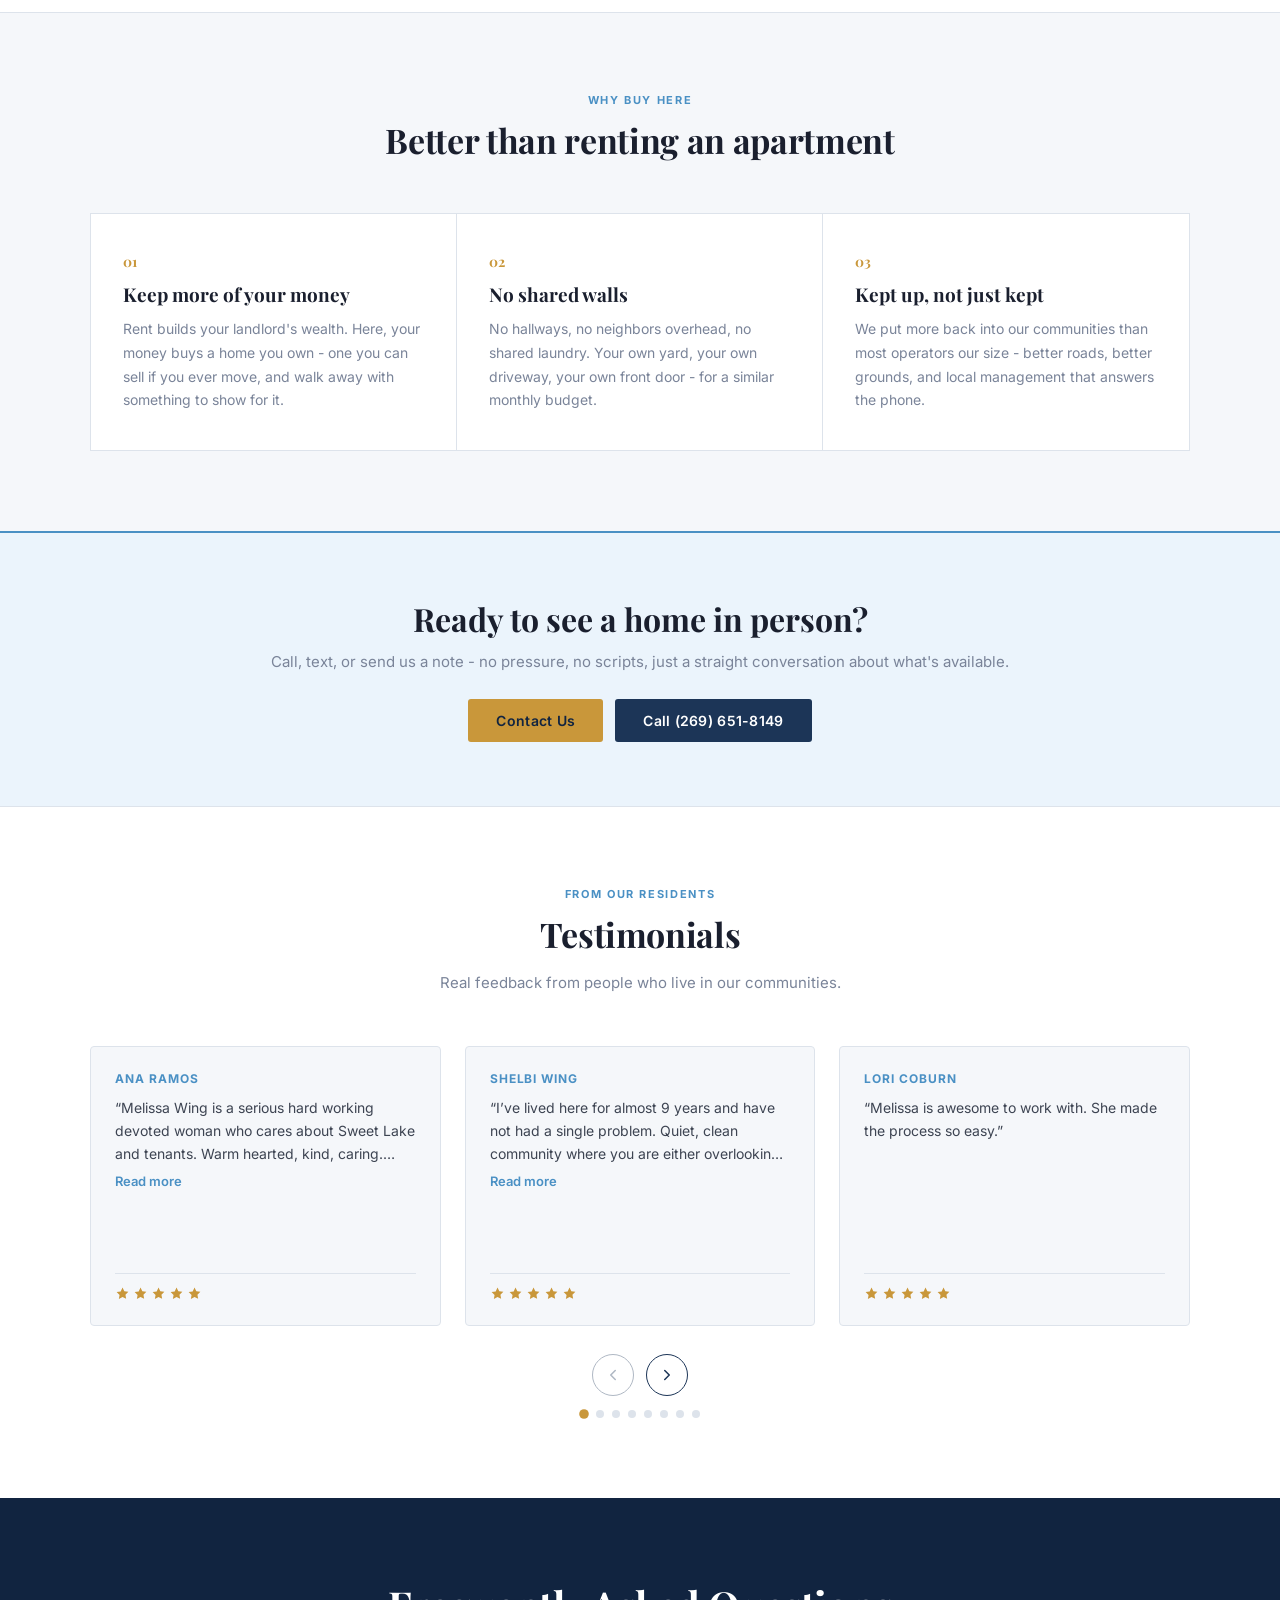
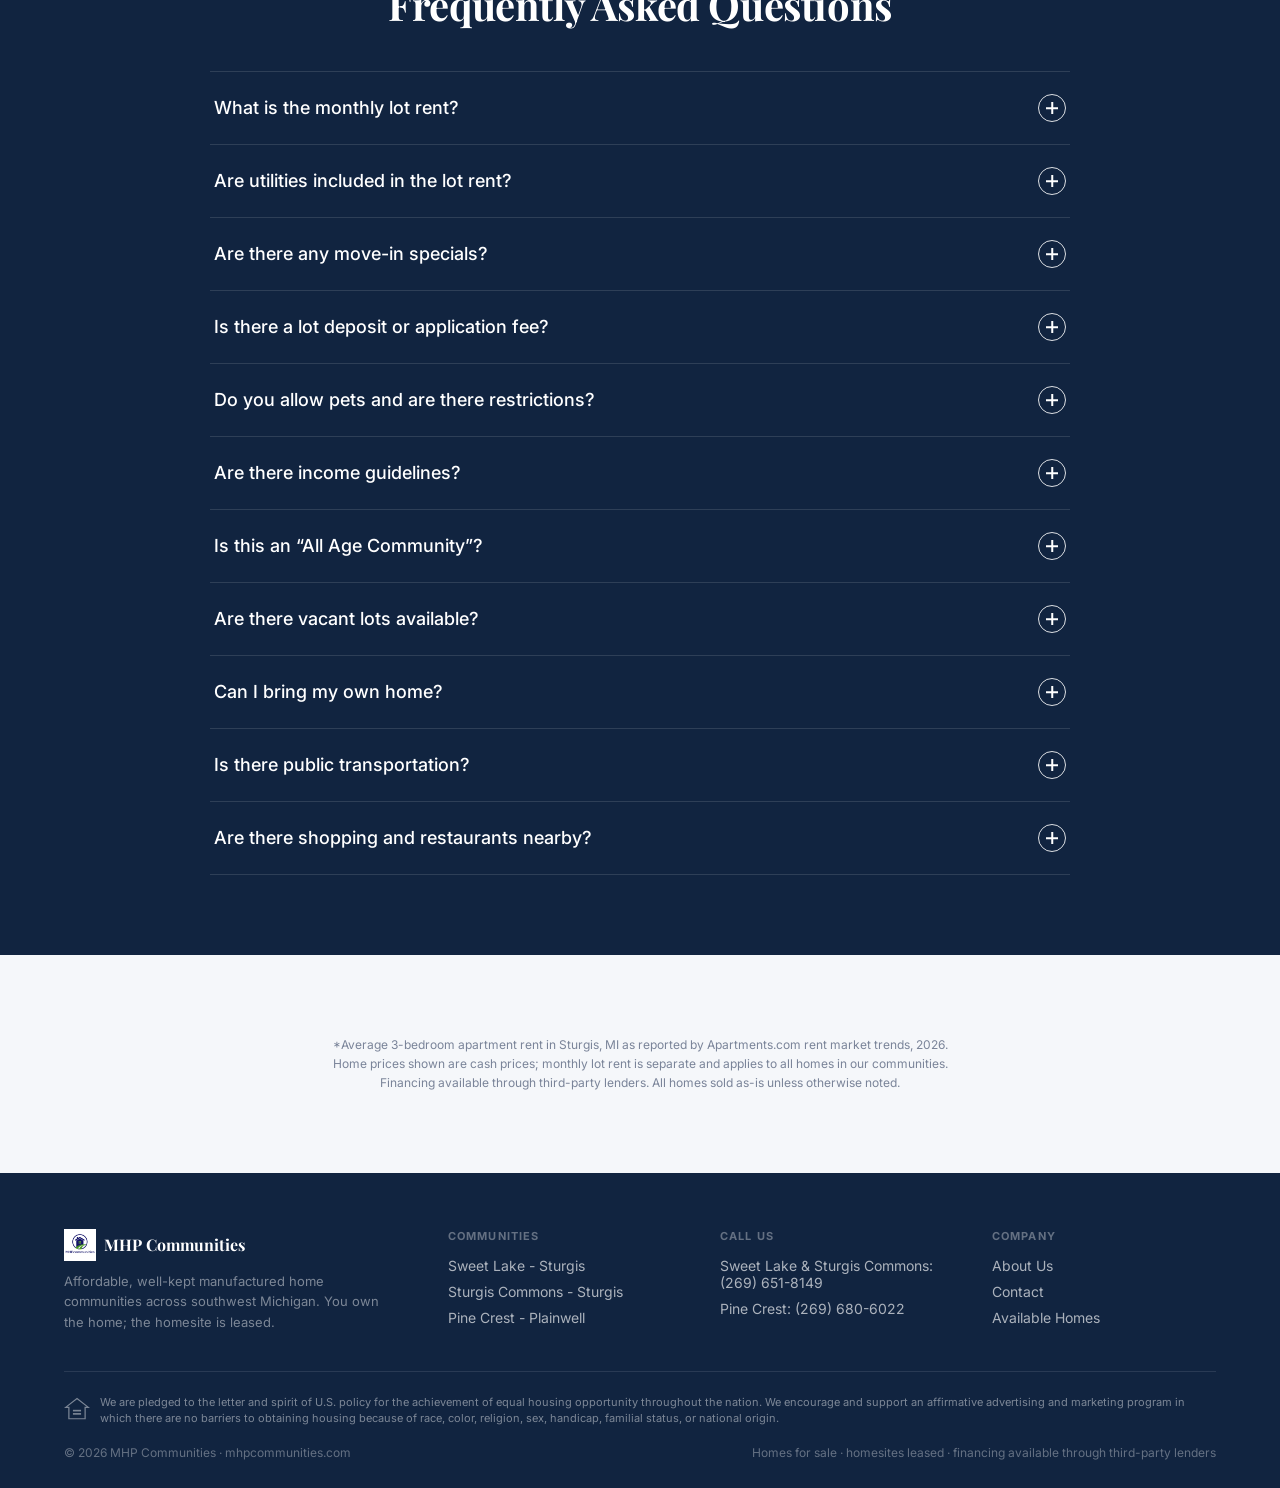
==== commit dd00610a: "home section text changing" ====
--- a/index.html
+++ b/index.html
@@ -52,8 +52,11 @@
   </video>
   <div class="hero-inner">
     <div class="eyebrow">Southwest Michigan &middot; 3 Communities</div>
-    <h1>Own your home <em>for less than rent.</em></h1>
-    <p class="sub">The average 3-bedroom apartment in Sturgis runs about $1,337 a month.&#42; Some of our homes cost less than one year of that rent - and when you're done paying, you own it.</p>
+    <h1>Affordable Homes in Communities We're <em>Proud to Care For.</em></h1>
+    <p class="hero-or">Or</p>
+    <p class="hero-alt-headline">You could own a home. <em>For less than your rent.</em></p>
+    <p class="sub">Homes in Sturgis sell for around $190,000. A 3-bedroom apartment there runs $1,337 a month. Our homes start at $15,000 cash, and the second you're done paying, it's yours. No landlord. No lease renewals. No rent increases.</p>
+    <p class="sub hero-sub-note">Financing is available too, through established third-party lenders.</p>
     <div class="hero-ctas">
       <a class="btn btn-gold" href="#homes">View Available Homes</a>
       <a class="btn btn-ghost" href="communities.html">See Our Communities</a>
--- a/assets/css/style.css
+++ b/assets/css/style.css
@@ -113,9 +113,13 @@
 }
 .hero-inner{max-width:780px;width:100%;margin:0 auto;position:relative;z-index:2}
 .hero .eyebrow{color:var(--gold);margin-bottom:18px}
-.hero h1{font-family:'Playfair Display',serif;font-weight:700;font-size:clamp(32px,5vw,52px);line-height:1.15;margin-bottom:20px;letter-spacing:-.02em}
+.hero h1{font-family:'Playfair Display',serif;font-weight:700;font-size:clamp(28px,4.2vw,46px);line-height:1.2;margin-bottom:16px;letter-spacing:-.02em}
 .hero h1 em{font-style:italic;font-weight:500;color:var(--sky)}
-.hero .sub{font-size:clamp(15px,2.2vw,17px);line-height:1.65;color:rgba(255,255,255,.85);max-width:560px;margin:0 auto 34px}
+.hero-or{margin:0 0 10px;font-size:13px;font-weight:600;letter-spacing:.12em;text-transform:uppercase;color:rgba(255,255,255,.55)}
+.hero-alt-headline{font-family:'Playfair Display',serif;font-weight:700;font-size:clamp(24px,3.6vw,38px);line-height:1.2;margin:0 0 22px;color:#fff;letter-spacing:-.02em}
+.hero-alt-headline em{font-style:italic;font-weight:500;color:var(--sky)}
+.hero .sub{font-size:clamp(15px,2.2vw,17px);line-height:1.65;color:rgba(255,255,255,.85);max-width:680px;margin:0 auto 20px}
+.hero .sub.hero-sub-note{margin-top:0;margin-bottom:34px;font-size:clamp(14px,2vw,16px);color:rgba(255,255,255,.78)}
 .hero-ctas{display:flex;gap:12px;flex-wrap:wrap;justify-content:center}
 .hero-page{min-height:42vh;padding:70px 5% 78px}
 .hero-page .eyebrow{margin-bottom:12px}
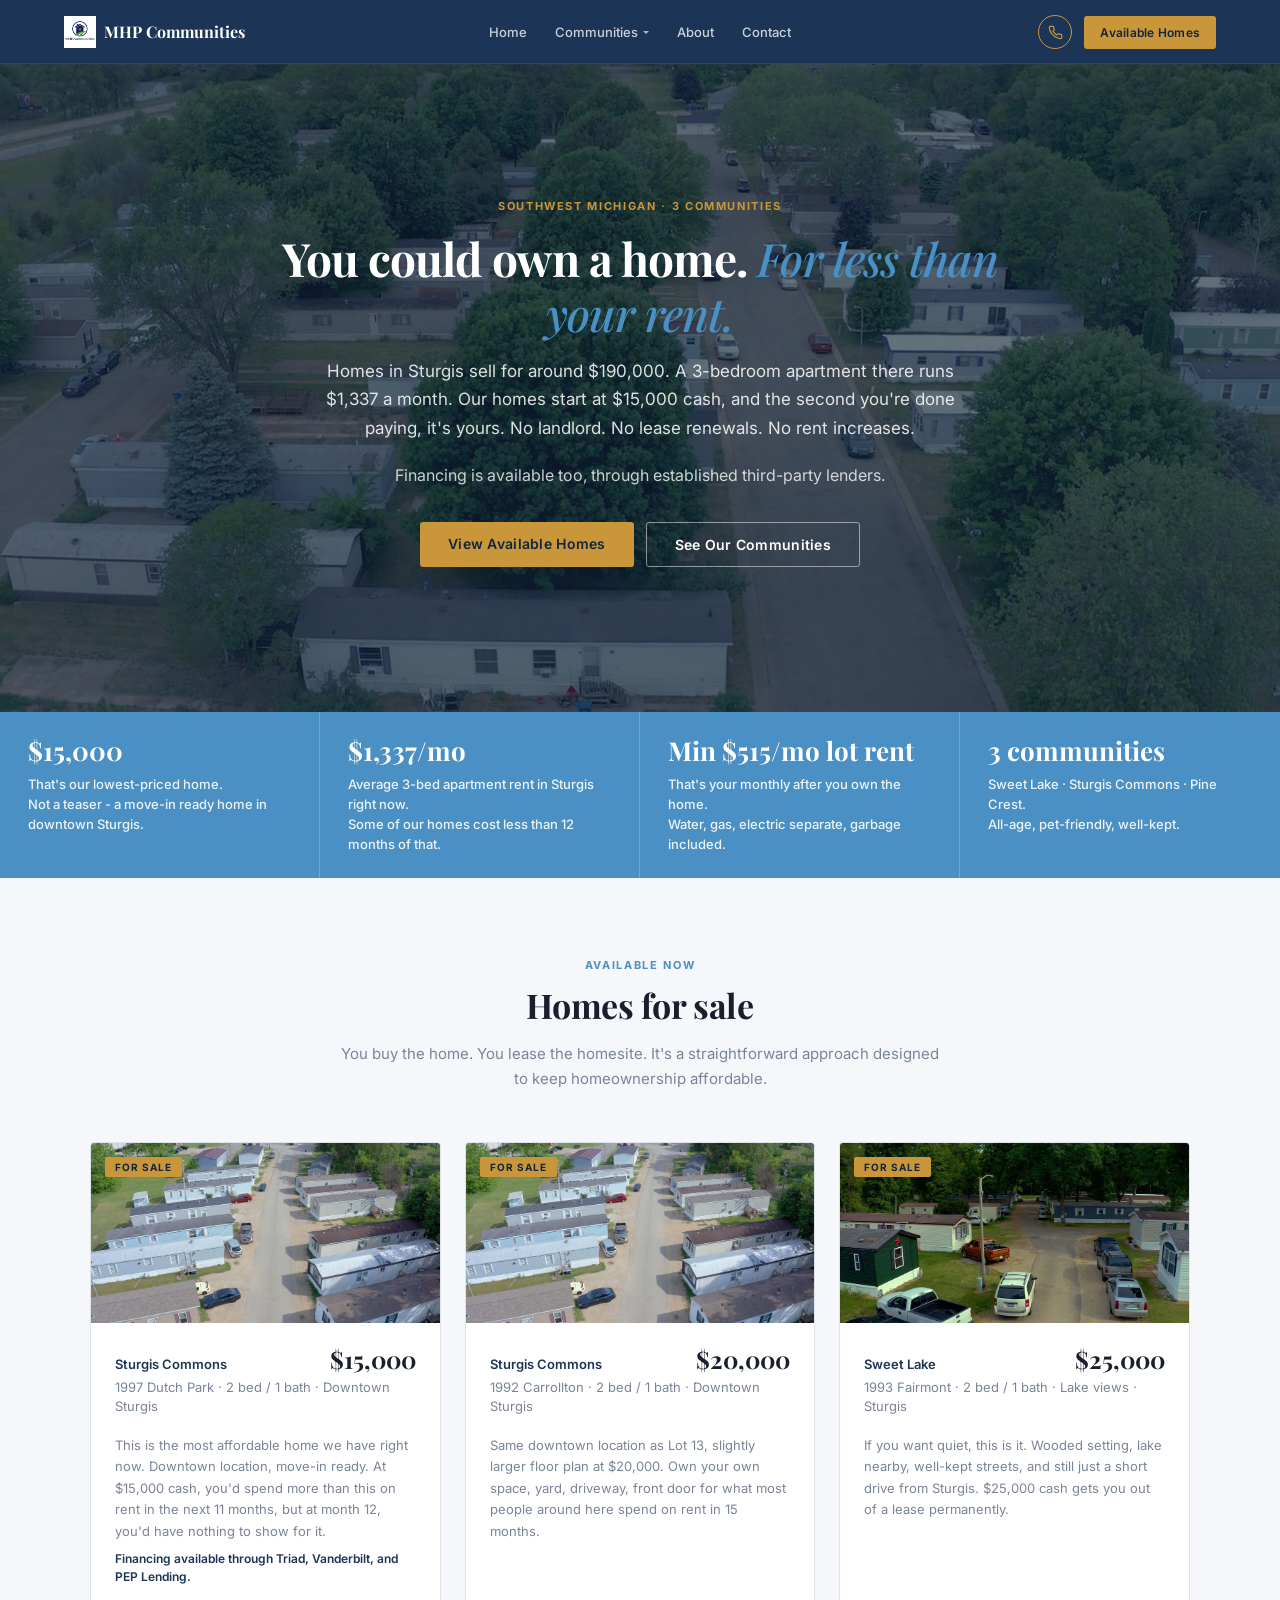
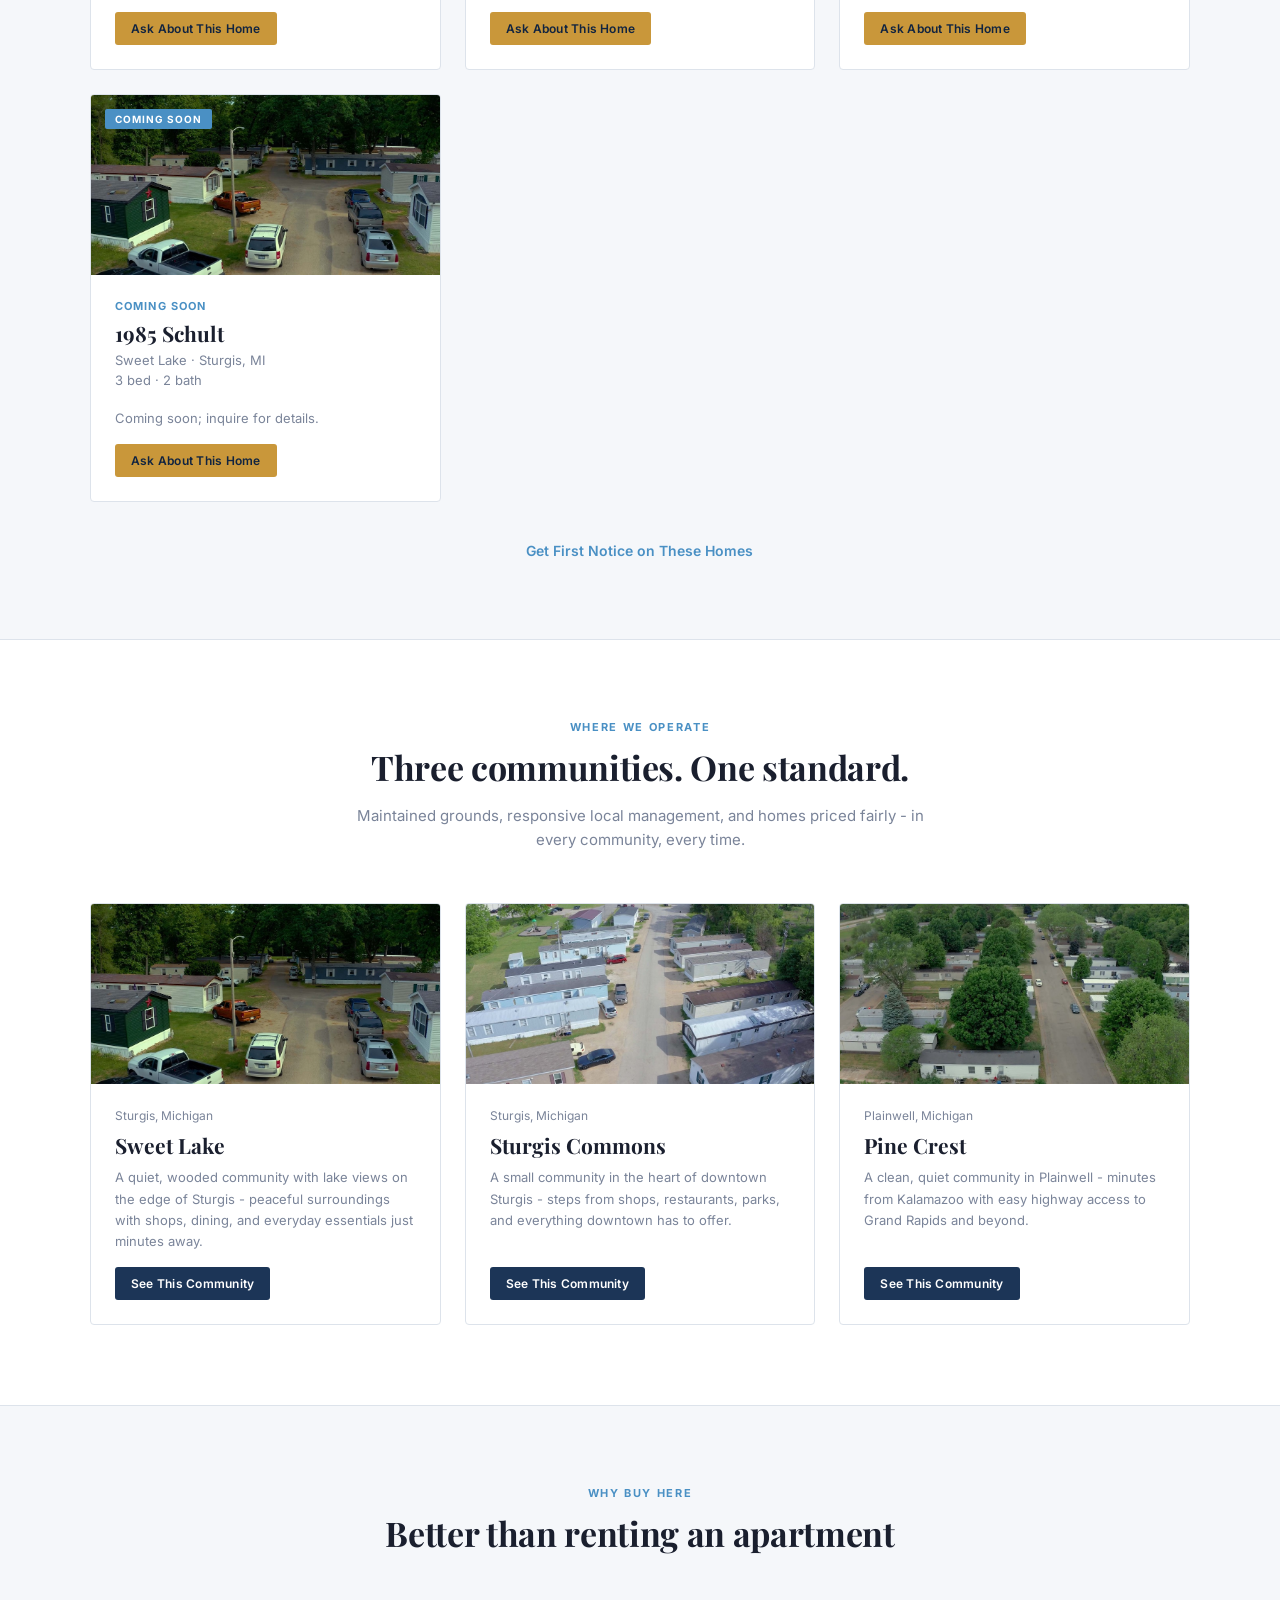
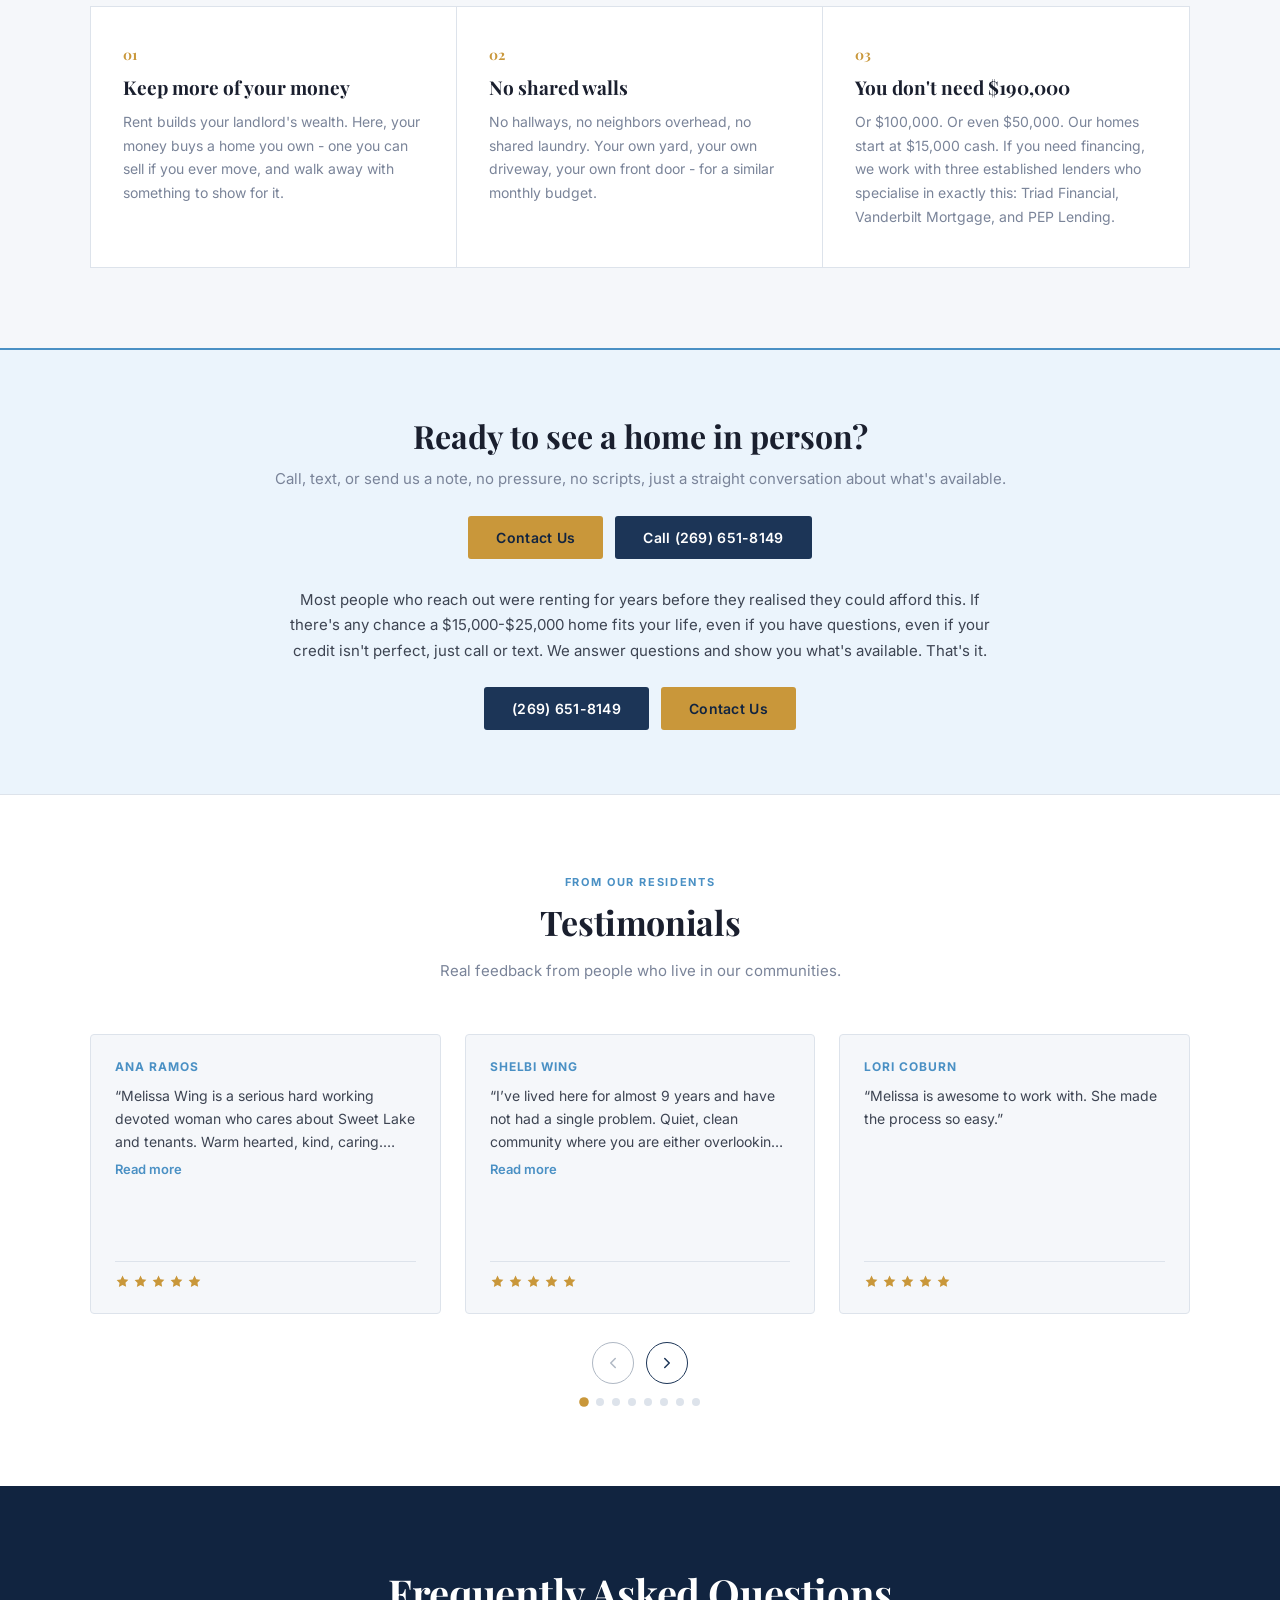
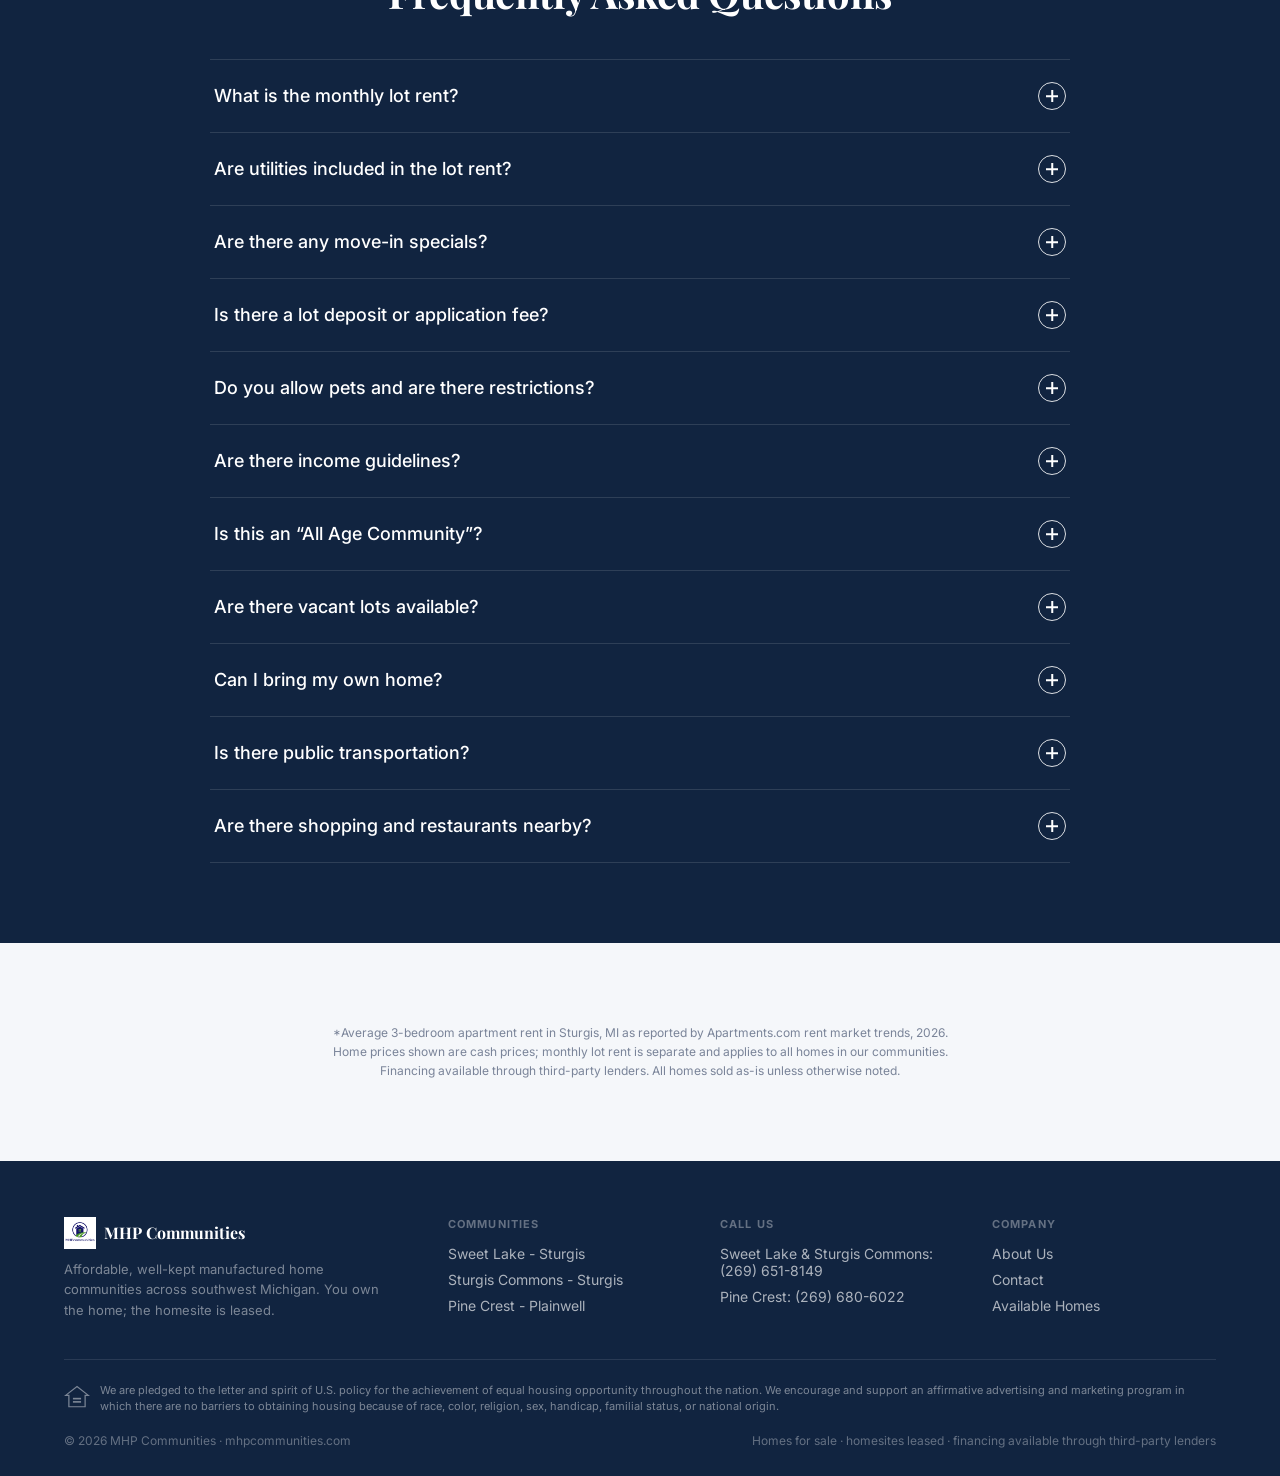
==== commit 7686f67f: "Aneeqa changes are merge into live" ====
--- a/index.html
+++ b/index.html
@@ -52,9 +52,7 @@
   </video>
   <div class="hero-inner">
     <div class="eyebrow">Southwest Michigan &middot; 3 Communities</div>
-    <h1>Affordable Homes in Communities We're <em>Proud to Care For.</em></h1>
-    <p class="hero-or">Or</p>
-    <p class="hero-alt-headline">You could own a home. <em>For less than your rent.</em></p>
+    <h1>You could own a home. <em>For less than your rent.</em></h1>
     <p class="sub">Homes in Sturgis sell for around $190,000. A 3-bedroom apartment there runs $1,337 a month. Our homes start at $15,000 cash, and the second you're done paying, it's yours. No landlord. No lease renewals. No rent increases.</p>
     <p class="sub hero-sub-note">Financing is available too, through established third-party lenders.</p>
     <div class="hero-ctas">
@@ -64,16 +62,16 @@
   </div>
 </section>
 <div class="stat-bar">
-  <div class="stat-item"><strong>From $15,000</strong><span>real homes, real prices - no games</span></div>
-  <div class="stat-item"><strong>$1,337/mo</strong><span>avg. 3-bed apartment rent in Sturgis&#42;</span></div>
-  <div class="stat-item"><strong>You own it</strong><span>every home is for sale - never for rent</span></div>
-  <div class="stat-item"><strong>3 communities</strong><span>clean, quiet, well-kept - SW Michigan</span></div>
+  <div class="stat-item"><strong>$15,000</strong><span>That's our lowest-priced home.<br>Not a teaser - a move-in ready home in downtown Sturgis.</span></div>
+  <div class="stat-item"><strong>$1,337/mo</strong><span>Average 3-bed apartment rent in Sturgis right now.<br>Some of our homes cost less than 12 months of that.</span></div>
+  <div class="stat-item"><strong>Min $515/mo lot rent</strong><span>That's your monthly after you own the home.<br>Water, gas, electric separate, garbage included.</span></div>
+  <div class="stat-item"><strong>3 communities</strong><span>Sweet Lake &middot; Sturgis Commons &middot; Pine Crest.<br>All-age, pet-friendly, well-kept.</span></div>
 </div>
 <section class="section" id="homes">
   <div class="section-head">
     <div class="eyebrow">Available now</div>
     <h2>Homes for sale</h2>
-    <p>Every home is priced upfront. You buy the home and lease the homesite - the home is yours to keep, improve, or sell.</p>
+    <p>You buy the home. You lease the homesite. It's a straightforward approach designed to keep homeownership affordable.</p>
   </div>
   <div class="card-grid" id="homes-grid"></div>
 </section>
@@ -123,16 +121,21 @@
       <p>Rent builds your landlord's wealth. Here, your money buys a home you own - one you can sell if you ever move, and walk away with something to show for it.</p></div>
     <div class="why-item"><div class="why-num">02</div><h4>No shared walls</h4>
       <p>No hallways, no neighbors overhead, no shared laundry. Your own yard, your own driveway, your own front door - for a similar monthly budget.</p></div>
-    <div class="why-item"><div class="why-num">03</div><h4>Kept up, not just kept</h4>
-      <p>We put more back into our communities than most operators our size - better roads, better grounds, and local management that answers the phone.</p></div>
+    <div class="why-item"><div class="why-num">03</div><h4>You don't need $190,000</h4>
+      <p>Or $100,000. Or even $50,000. Our homes start at $15,000 cash. If you need financing, we work with three established lenders who specialise in exactly this: Triad Financial, Vanderbilt Mortgage, and PEP Lending.</p></div>
   </div>
 </section>
 <div class="cta-band">
   <h2>Ready to see a home in person?</h2>
-  <p>Call, text, or send us a note - no pressure, no scripts, just a straight conversation about what's available.</p>
+  <p>Call, text, or send us a note, no pressure, no scripts, just a straight conversation about what's available.</p>
   <div class="cta-row">
     <a class="btn btn-gold" href="contact.html">Contact Us</a>
     <a class="btn btn-navy" href="tel:+12696518149">Call (269) 651-8149</a>
+  </div>
+  <p class="cta-followup">Most people who reach out were renting for years before they realised they could afford this. If there's any chance a $15,000-$25,000 home fits your life, even if you have questions, even if your credit isn't perfect, just call or text. We answer questions and show you what's available. That's it.</p>
+  <div class="cta-row cta-row-bottom">
+    <a class="btn btn-navy" href="tel:+12696518149">(269) 651-8149</a>
+    <a class="btn btn-gold" href="contact.html">Contact Us</a>
   </div>
 </div>
 
--- a/assets/css/style.css
+++ b/assets/css/style.css
@@ -126,10 +126,10 @@
 .hero-page h1{font-size:clamp(26px,3.6vw,38px);margin-bottom:14px;line-height:1.2}
 .hero-page .sub{font-size:15px;line-height:1.65;max-width:520px;margin:0 auto}
 .stat-bar{background:var(--sky);display:flex;flex-wrap:wrap}
-.stat-item{flex:1 1 200px;padding:22px 30px;border-right:1px solid rgba(255,255,255,.2)}
+.stat-item{flex:1 1 220px;padding:24px 28px;border-right:1px solid rgba(255,255,255,.2)}
 .stat-item:last-child{border-right:none}
-.stat-item strong{font-family:'Playfair Display',serif;font-size:26px;font-weight:700;color:#fff;display:block;line-height:1.1}
-.stat-item span{font-size:12px;color:rgba(255,255,255,.85);font-weight:500}
+.stat-item strong{font-family:'Playfair Display',serif;font-size:clamp(22px,2.4vw,26px);font-weight:700;color:#fff;display:block;line-height:1.15;margin-bottom:8px}
+.stat-item span{font-size:13px;line-height:1.55;color:rgba(255,255,255,.9);font-weight:500;display:block}
 .section{padding:80px 5%}
 .section-head{max-width:600px;margin:0 auto 50px;text-align:center}
 .section-head h2{font-family:'Playfair Display',serif;font-size:34px;font-weight:700;color:var(--ink);margin:10px 0 14px;letter-spacing:-.01em}
@@ -147,7 +147,18 @@
 .home-price{font-size:16px;font-weight:700;color:var(--navy)}
 .home-price small{font-size:12px;font-weight:400;color:var(--muted)}
 .home-price.soon{color:var(--sky)}
-.home-notes{font-size:13px;color:var(--muted);flex:1}
+.home-notes{font-size:13px;color:var(--muted);flex:1;line-height:1.65}
+.home-card-header{margin-bottom:10px}
+.home-card-price-row{display:flex;align-items:baseline;justify-content:space-between;gap:12px;margin-bottom:6px}
+.home-community{font-size:13px;font-weight:600;color:var(--navy);text-transform:none;letter-spacing:0}
+.home-card-price-row strong{font-family:'Playfair Display',serif;font-size:24px;font-weight:700;color:var(--ink);line-height:1}
+.home-spec{font-size:13px;color:var(--muted);line-height:1.5}
+.home-status-label{font-size:11px;font-weight:700;letter-spacing:.1em;text-transform:uppercase;color:var(--sky);margin-bottom:6px}
+.home-card-soon .card-body h3{font-family:'Playfair Display',serif;font-size:21px;font-weight:700;color:var(--ink);margin-bottom:4px}
+.home-financing{font-size:12px;font-weight:600;color:var(--navy);line-height:1.5;margin:0 0 12px}
+.homes-notice{grid-column:1 / -1;text-align:center;font-size:14px;font-weight:600;color:var(--sky);margin:8px 0 0;padding-top:8px}
+.cta-band .cta-followup{max-width:720px;margin:28px auto 24px;font-size:15px;line-height:1.7;color:var(--body)}
+.cta-row-bottom{margin-bottom:0}
 .card .btn{align-self:flex-start;margin-top:6px}
 .card-link{font-size:13px;font-weight:600;color:var(--sky);text-decoration:none}
 .card-link:hover{color:var(--navy)}
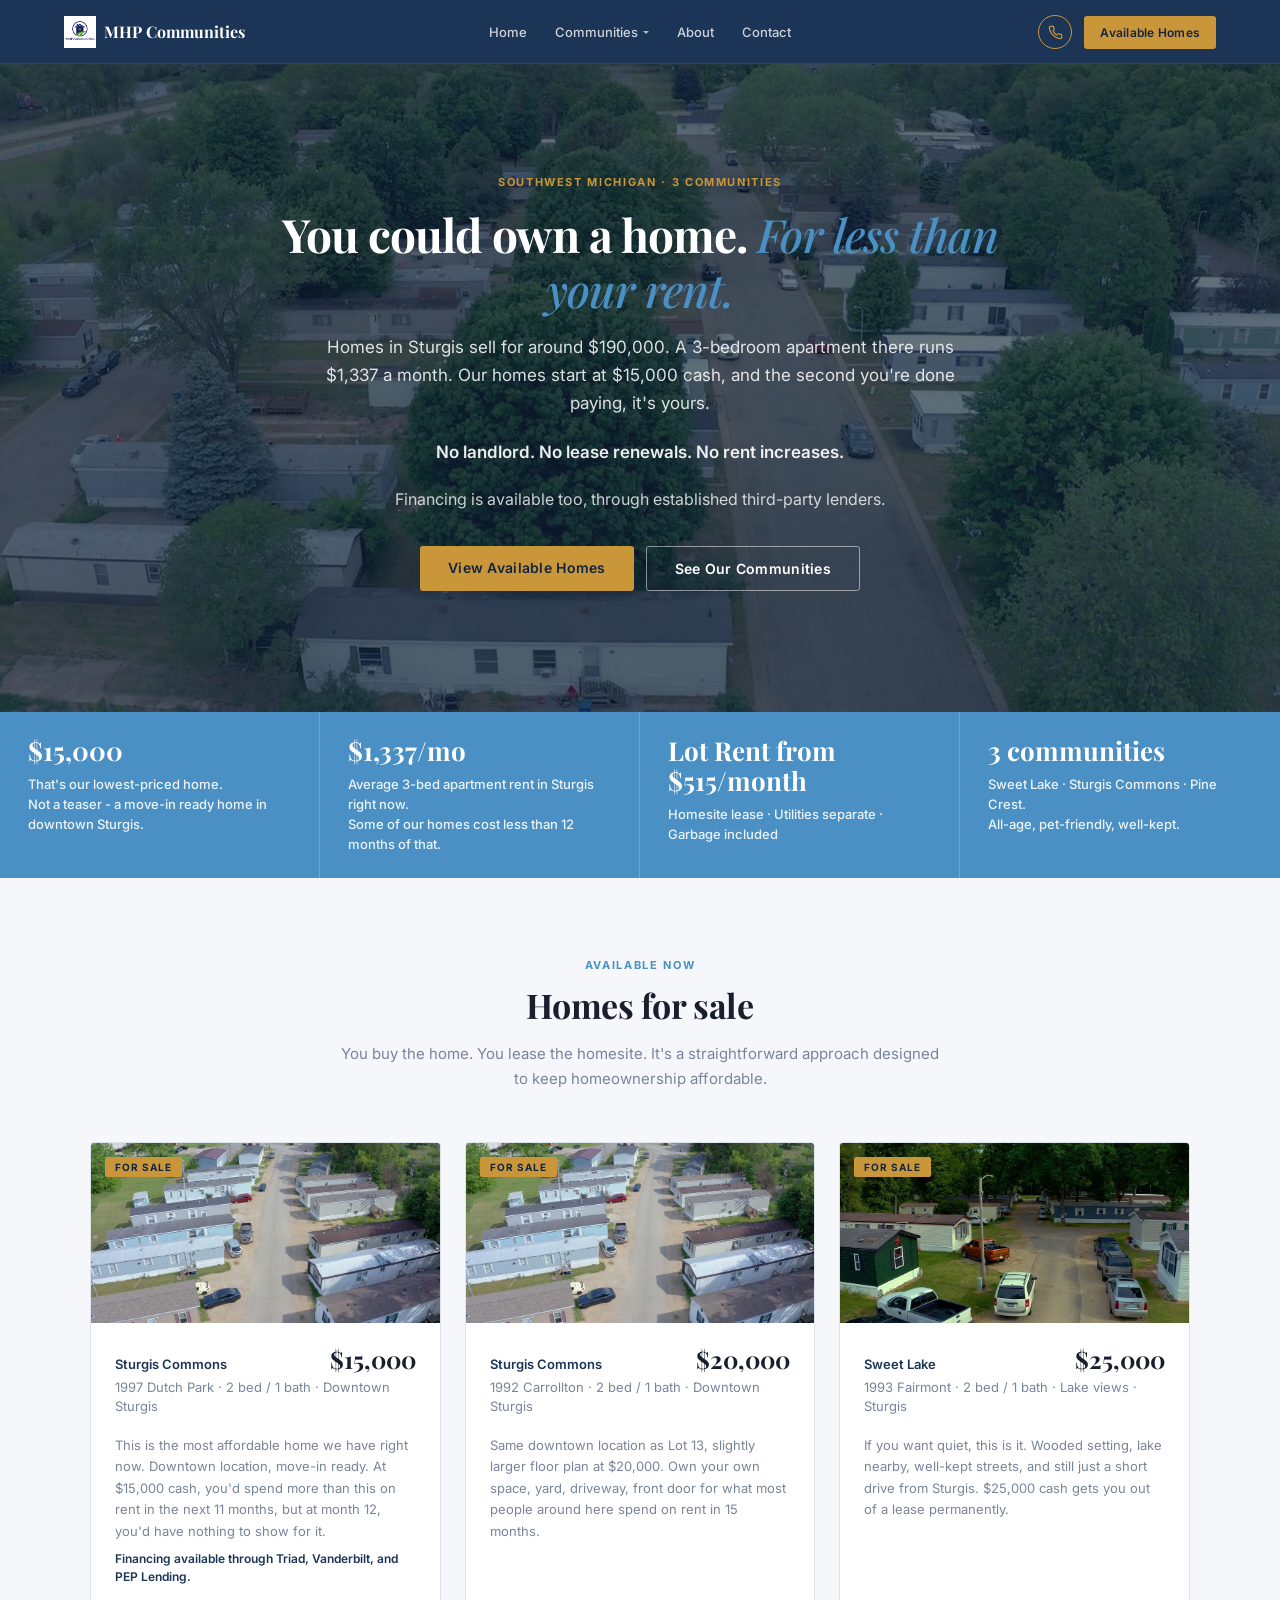
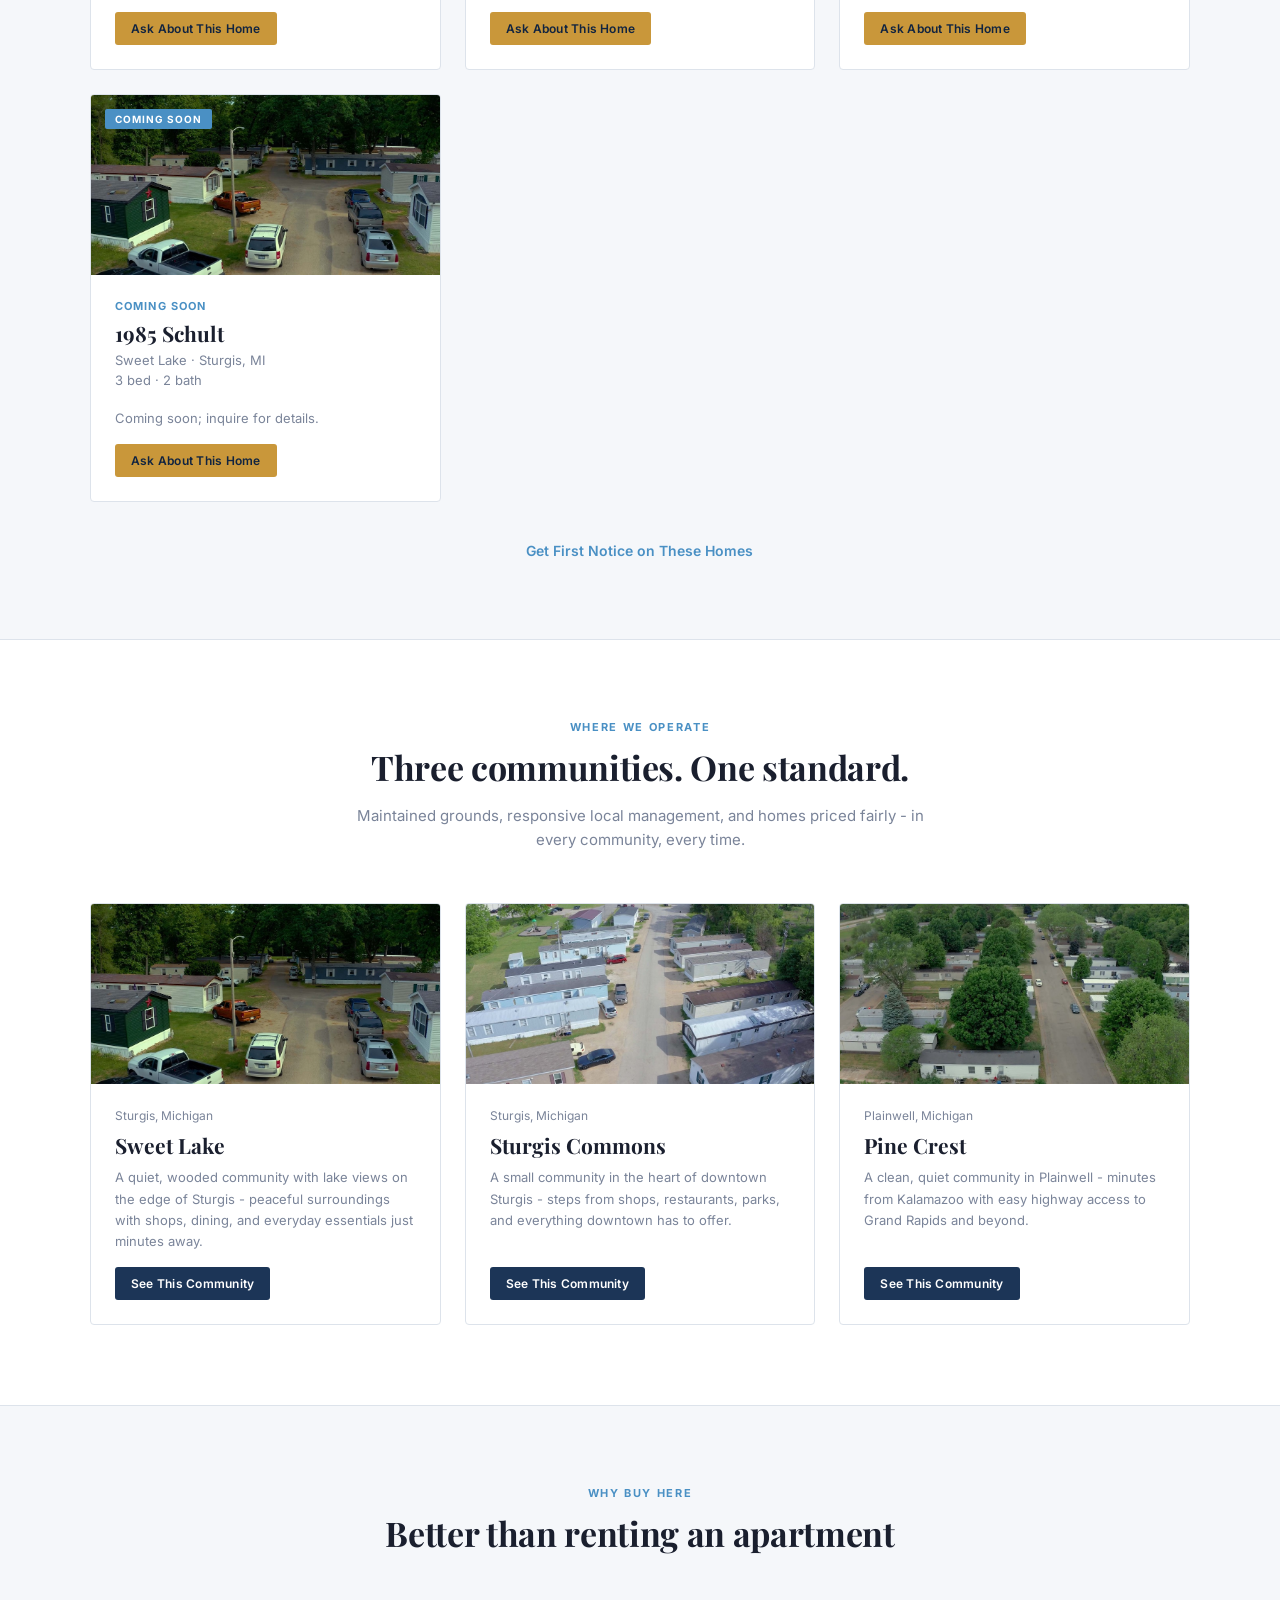
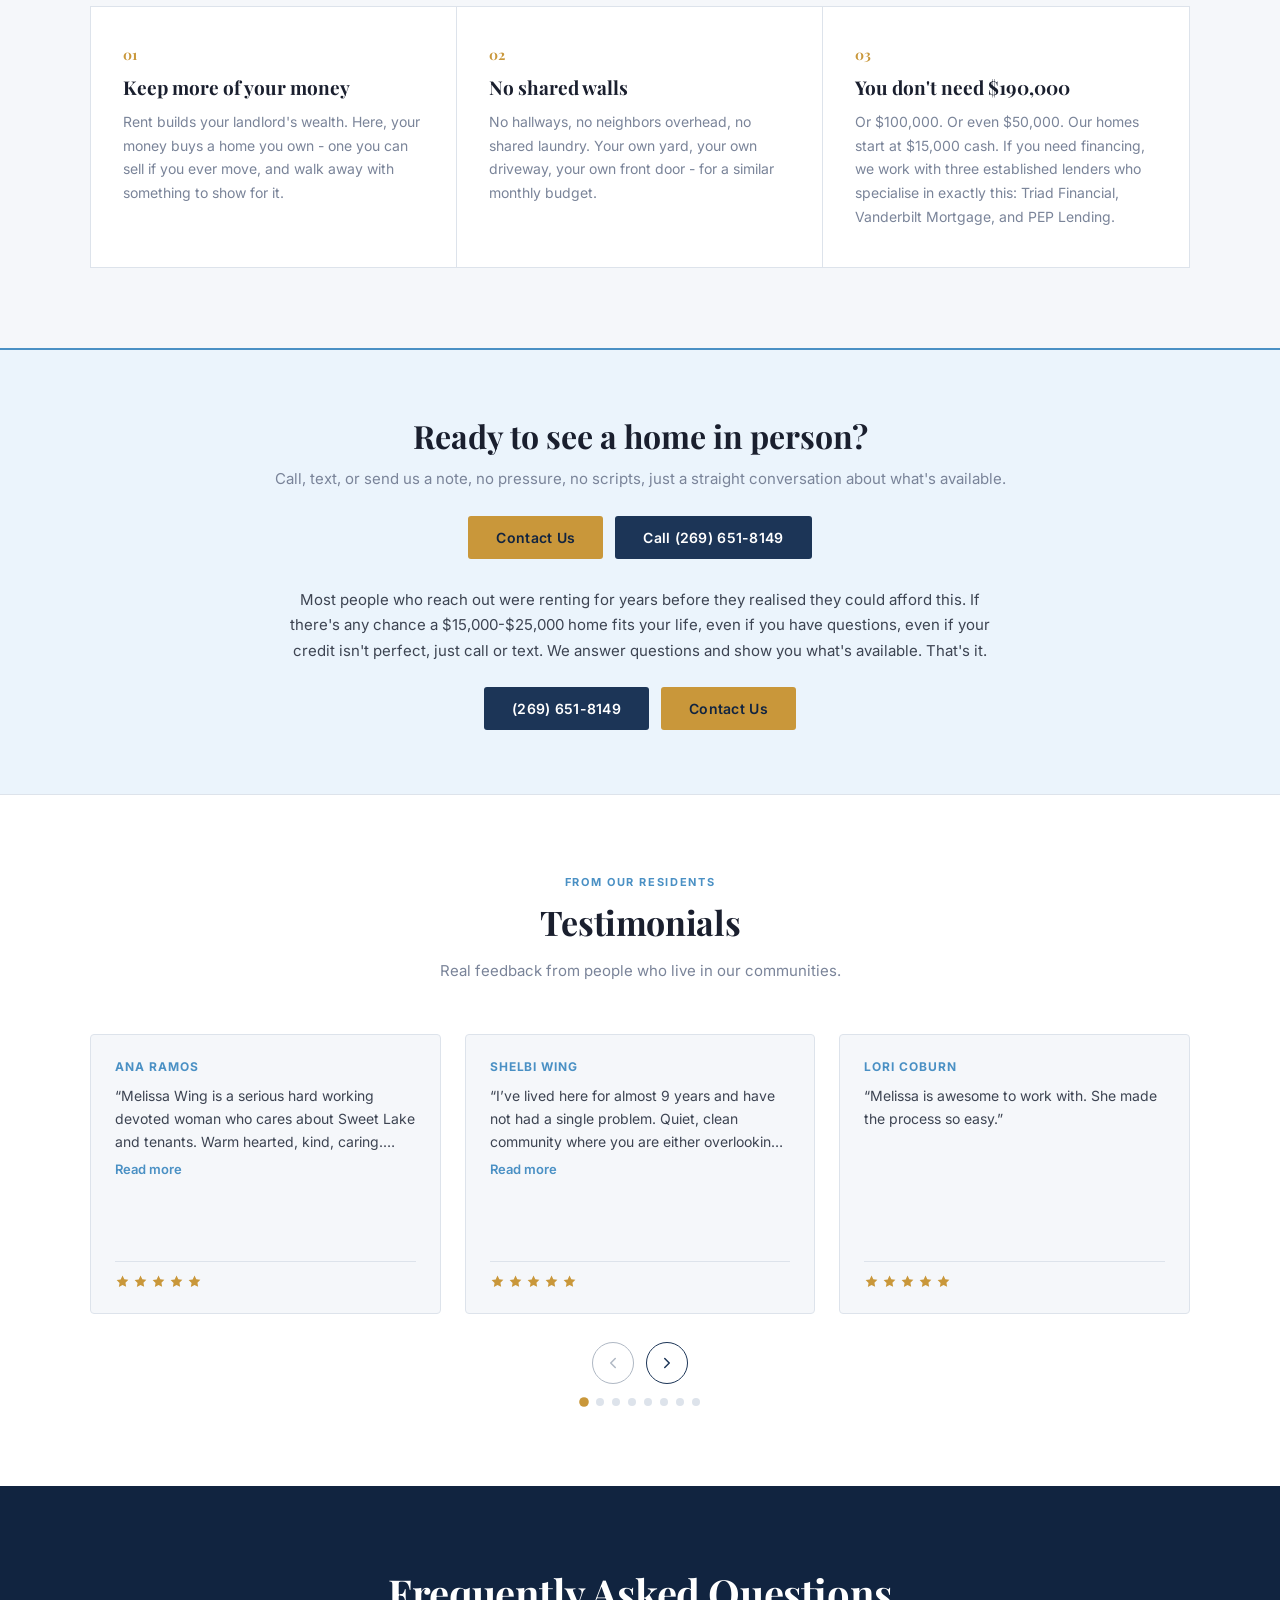
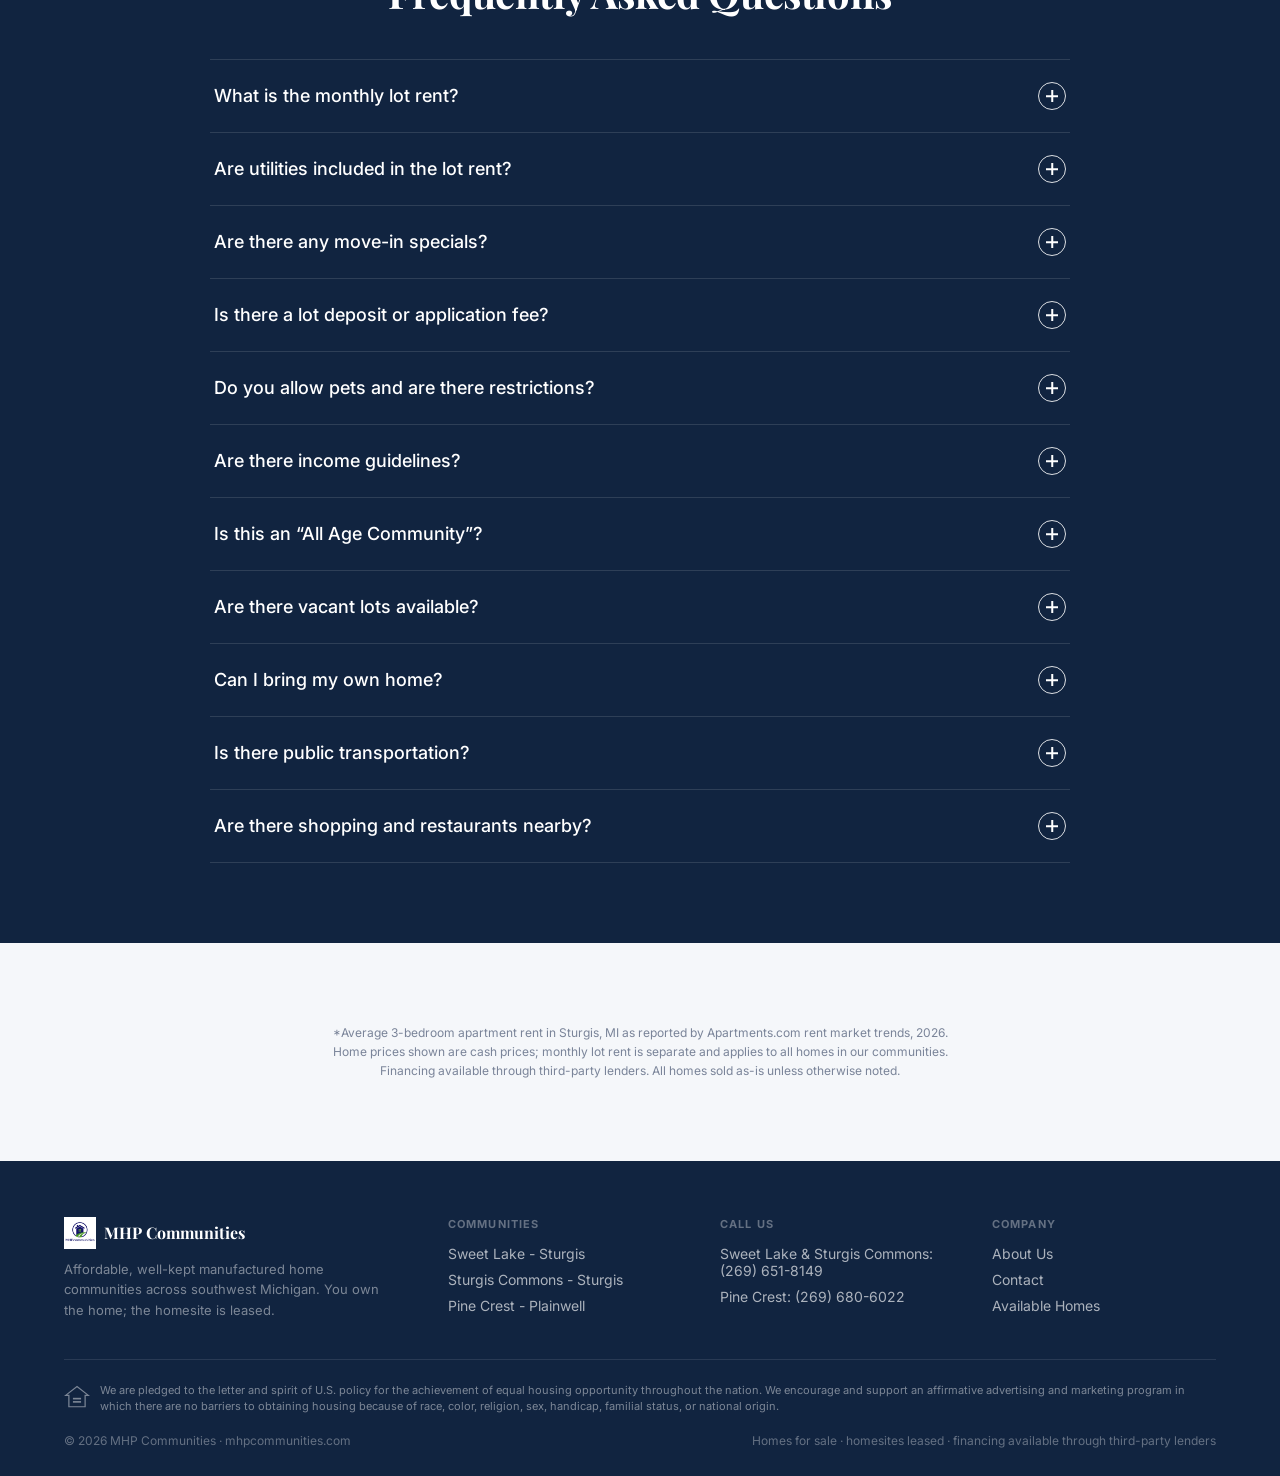
==== commit dc832505: "texting changing show" ====
--- a/index.html
+++ b/index.html
@@ -53,7 +53,8 @@
   <div class="hero-inner">
     <div class="eyebrow">Southwest Michigan &middot; 3 Communities</div>
     <h1>You could own a home. <em>For less than your rent.</em></h1>
-    <p class="sub">Homes in Sturgis sell for around $190,000. A 3-bedroom apartment there runs $1,337 a month. Our homes start at $15,000 cash, and the second you're done paying, it's yours. No landlord. No lease renewals. No rent increases.</p>
+    <p class="sub">Homes in Sturgis sell for around $190,000. A 3-bedroom apartment there runs $1,337 a month. Our homes start at $15,000 cash, and the second you're done paying, it's yours.</p>
+    <p class="sub hero-punch">No landlord. No lease renewals. No rent increases.</p>
     <p class="sub hero-sub-note">Financing is available too, through established third-party lenders.</p>
     <div class="hero-ctas">
       <a class="btn btn-gold" href="#homes">View Available Homes</a>
@@ -64,7 +65,7 @@
 <div class="stat-bar">
   <div class="stat-item"><strong>$15,000</strong><span>That's our lowest-priced home.<br>Not a teaser - a move-in ready home in downtown Sturgis.</span></div>
   <div class="stat-item"><strong>$1,337/mo</strong><span>Average 3-bed apartment rent in Sturgis right now.<br>Some of our homes cost less than 12 months of that.</span></div>
-  <div class="stat-item"><strong>Min $515/mo lot rent</strong><span>That's your monthly after you own the home.<br>Water, gas, electric separate, garbage included.</span></div>
+  <div class="stat-item"><strong>Lot Rent from $515/month</strong><span>Homesite lease &middot; Utilities separate &middot; Garbage included</span></div>
   <div class="stat-item"><strong>3 communities</strong><span>Sweet Lake &middot; Sturgis Commons &middot; Pine Crest.<br>All-age, pet-friendly, well-kept.</span></div>
 </div>
 <section class="section" id="homes">
--- a/assets/css/style.css
+++ b/assets/css/style.css
@@ -119,6 +119,7 @@
 .hero-alt-headline{font-family:'Playfair Display',serif;font-weight:700;font-size:clamp(24px,3.6vw,38px);line-height:1.2;margin:0 0 22px;color:#fff;letter-spacing:-.02em}
 .hero-alt-headline em{font-style:italic;font-weight:500;color:var(--sky)}
 .hero .sub{font-size:clamp(15px,2.2vw,17px);line-height:1.65;color:rgba(255,255,255,.85);max-width:680px;margin:0 auto 20px}
+.hero .sub.hero-punch{margin-top:0;margin-bottom:20px;font-weight:600;color:rgba(255,255,255,.92)}
 .hero .sub.hero-sub-note{margin-top:0;margin-bottom:34px;font-size:clamp(14px,2vw,16px);color:rgba(255,255,255,.78)}
 .hero-ctas{display:flex;gap:12px;flex-wrap:wrap;justify-content:center}
 .hero-page{min-height:42vh;padding:70px 5% 78px}
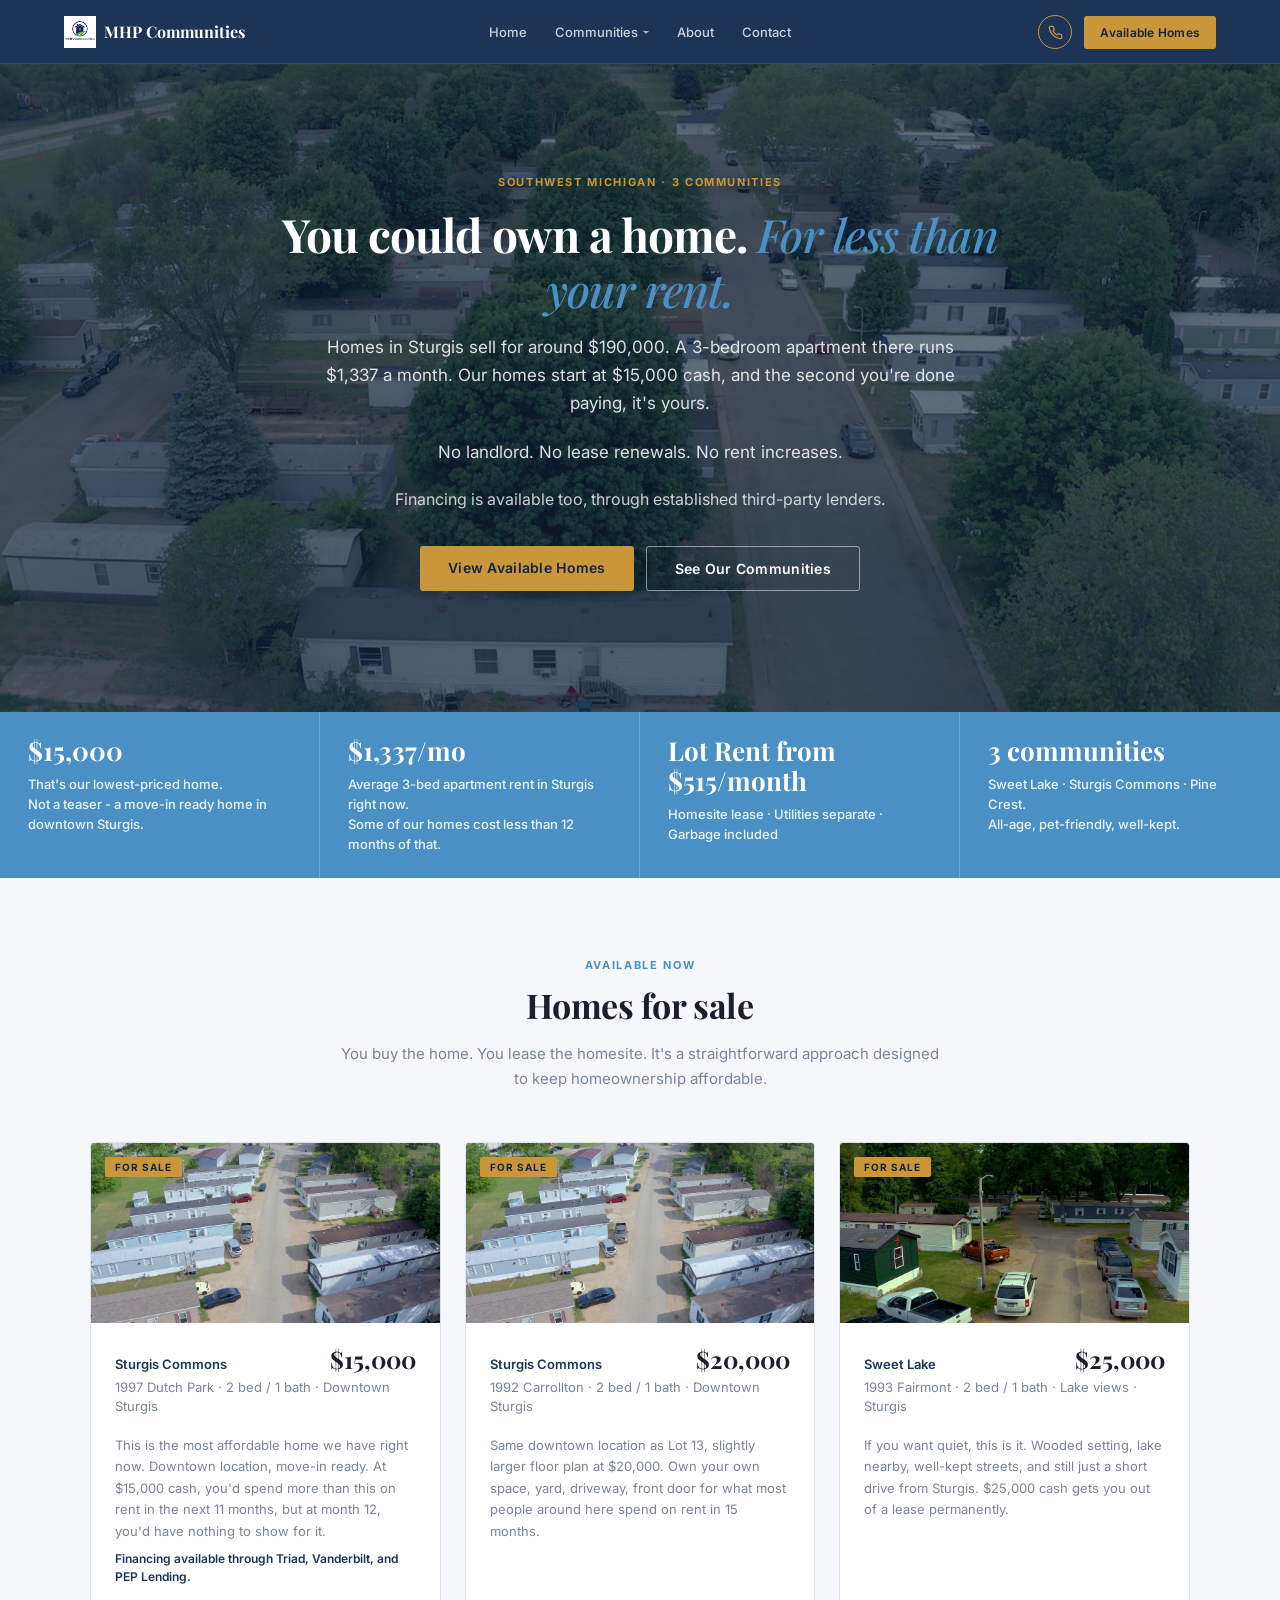
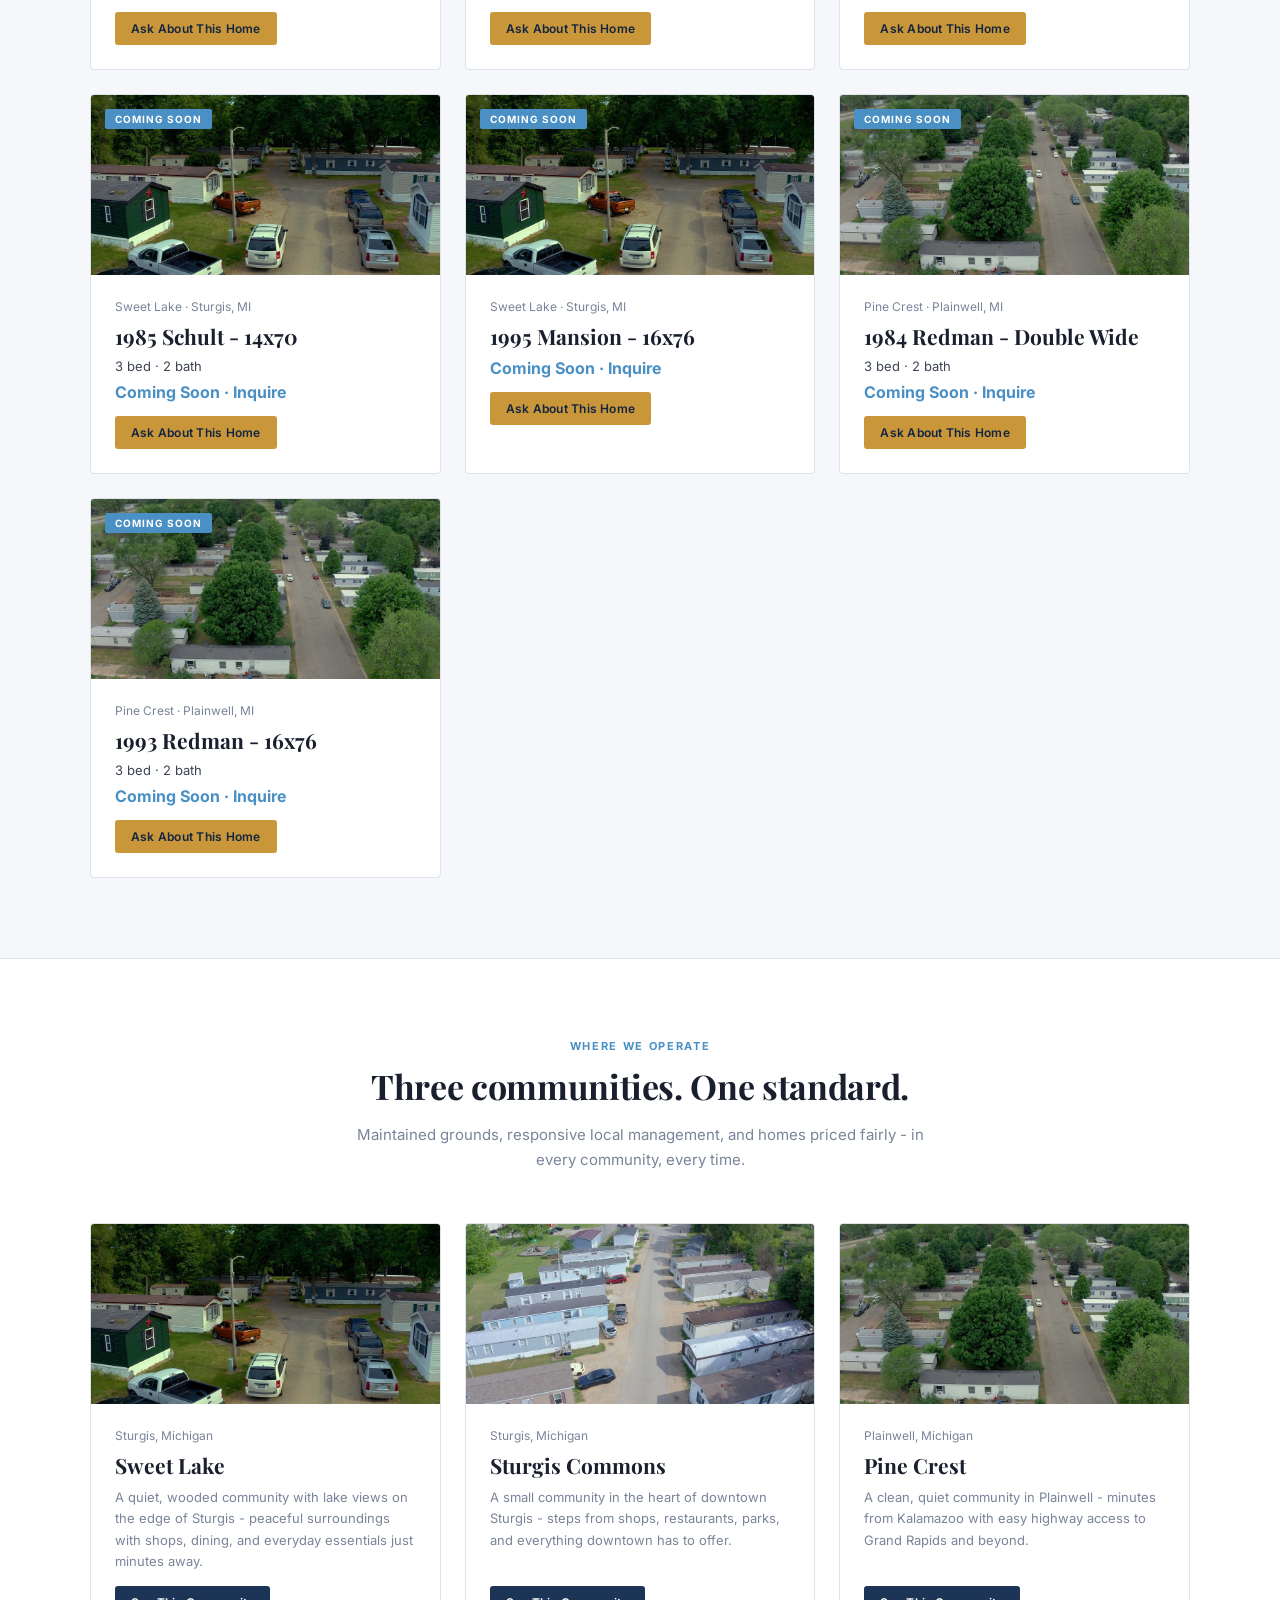
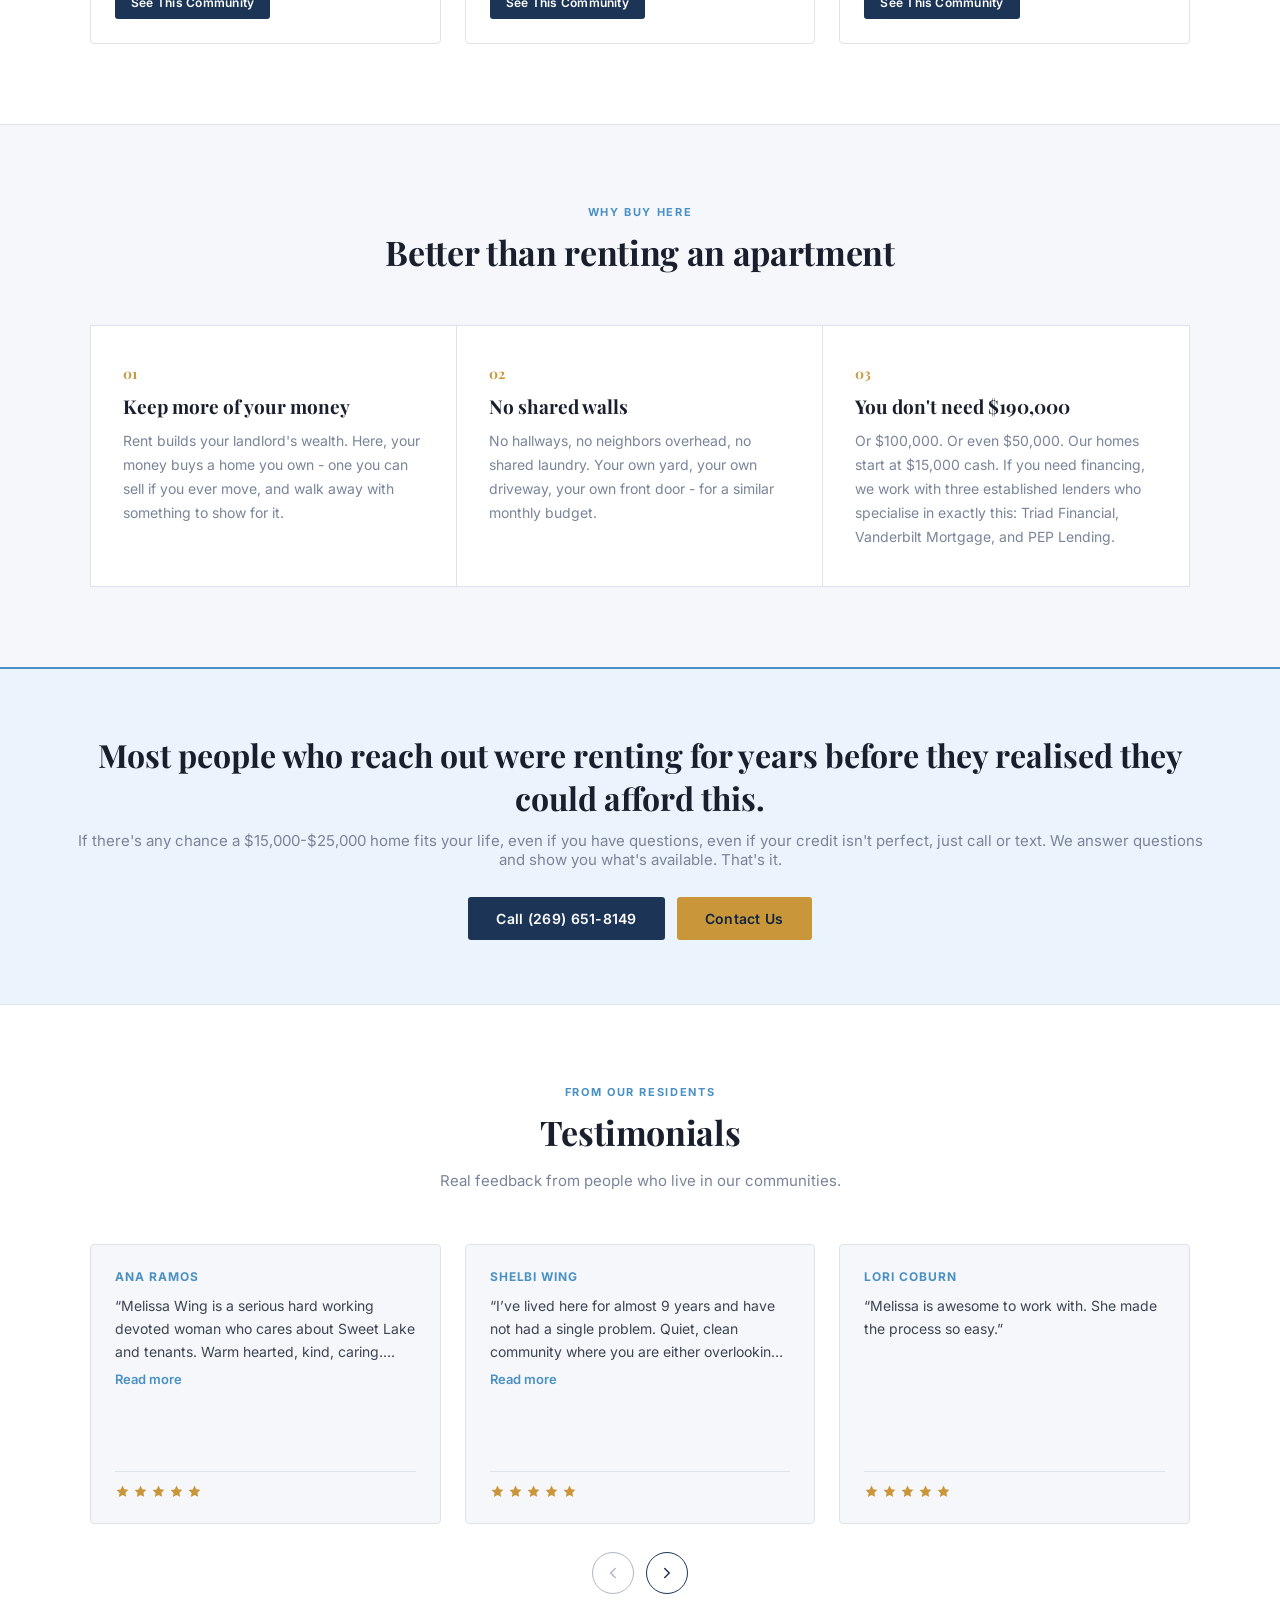
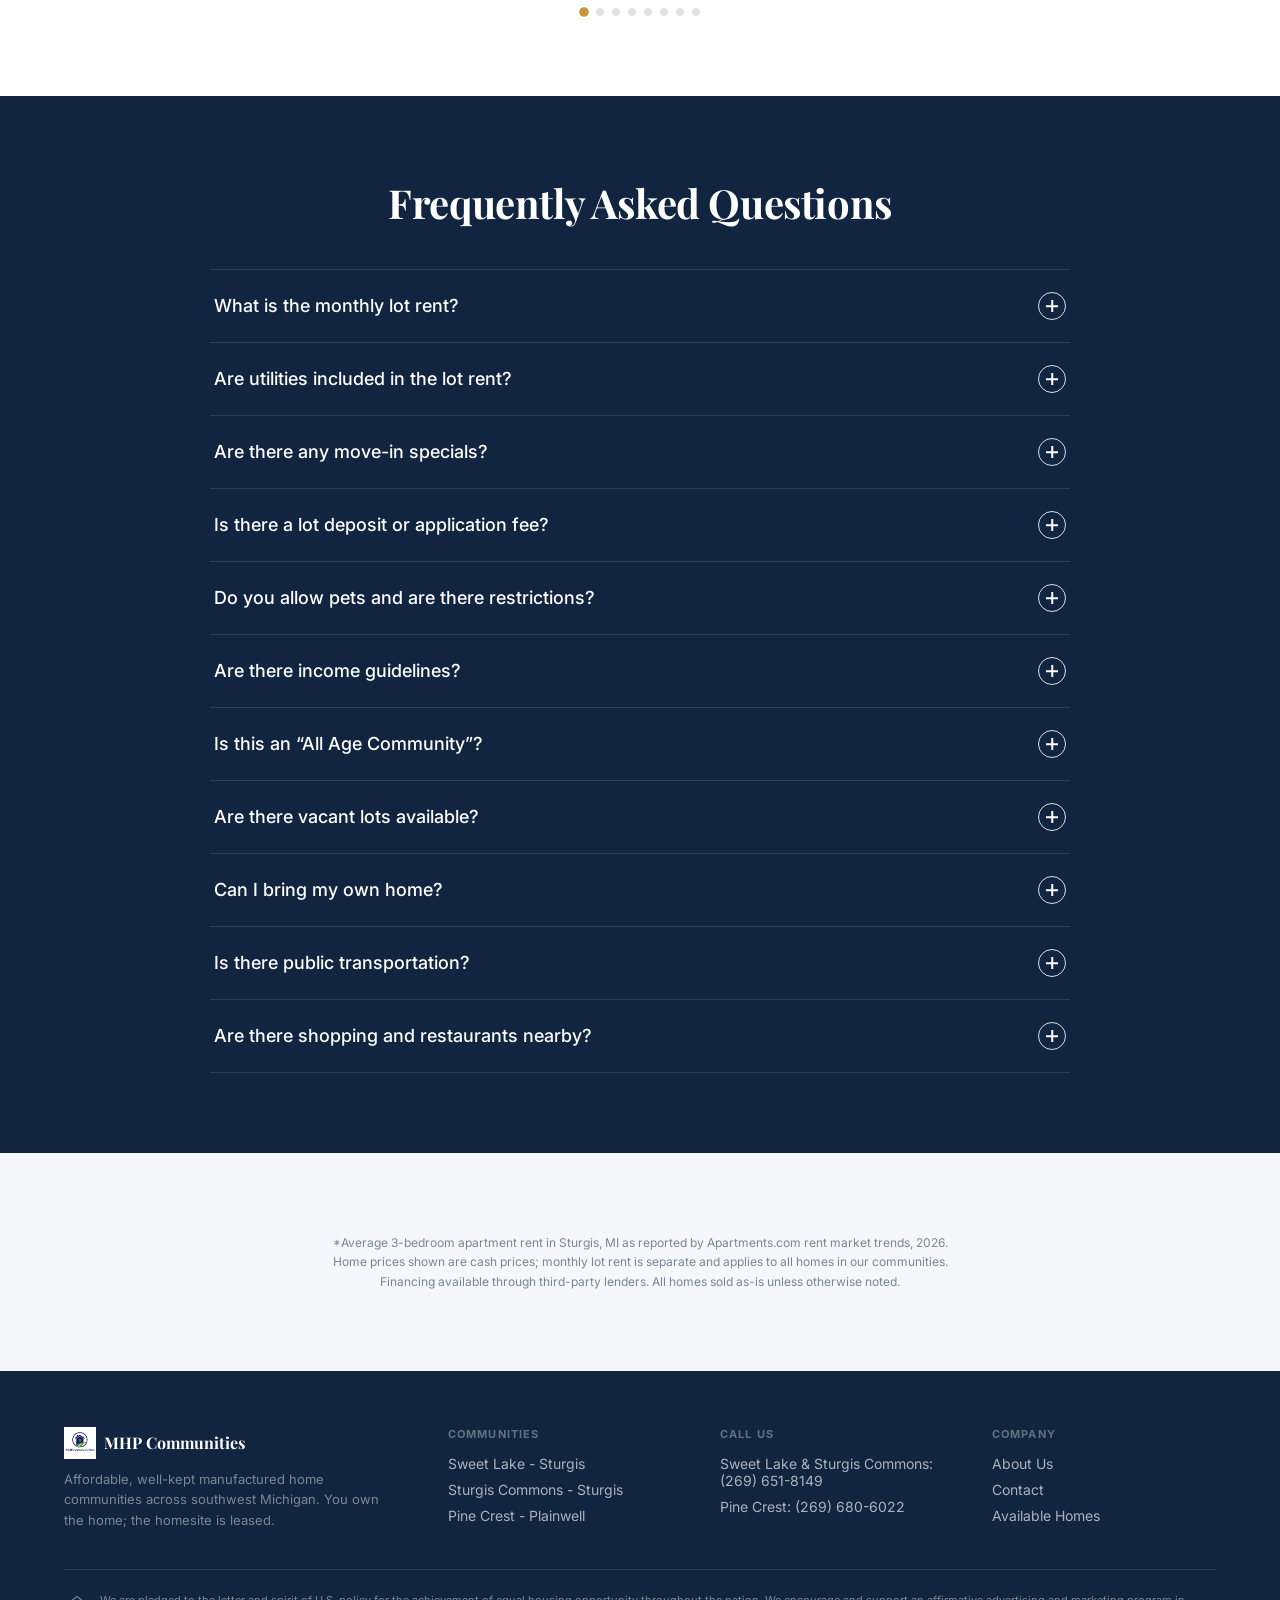
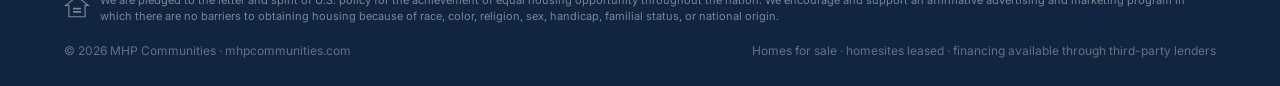
==== commit bc57dd5d: "fix issues in different section" ====
--- a/index.html
+++ b/index.html
@@ -54,7 +54,7 @@
     <div class="eyebrow">Southwest Michigan &middot; 3 Communities</div>
     <h1>You could own a home. <em>For less than your rent.</em></h1>
     <p class="sub">Homes in Sturgis sell for around $190,000. A 3-bedroom apartment there runs $1,337 a month. Our homes start at $15,000 cash, and the second you're done paying, it's yours.</p>
-    <p class="sub hero-punch">No landlord. No lease renewals. No rent increases.</p>
+    <p class="sub">No landlord. No lease renewals. No rent increases.</p>
     <p class="sub hero-sub-note">Financing is available too, through established third-party lenders.</p>
     <div class="hero-ctas">
       <a class="btn btn-gold" href="#homes">View Available Homes</a>
@@ -127,15 +127,10 @@
   </div>
 </section>
 <div class="cta-band">
-  <h2>Ready to see a home in person?</h2>
-  <p>Call, text, or send us a note, no pressure, no scripts, just a straight conversation about what's available.</p>
+  <h2>Most people who reach out were renting for years before they realised they could afford this.</h2>
+  <p>If there's any chance a $15,000-$25,000 home fits your life, even if you have questions, even if your credit isn't perfect, just call or text. We answer questions and show you what's available. That's it.</p>
   <div class="cta-row">
-    <a class="btn btn-gold" href="contact.html">Contact Us</a>
     <a class="btn btn-navy" href="tel:+12696518149">Call (269) 651-8149</a>
-  </div>
-  <p class="cta-followup">Most people who reach out were renting for years before they realised they could afford this. If there's any chance a $15,000-$25,000 home fits your life, even if you have questions, even if your credit isn't perfect, just call or text. We answer questions and show you what's available. That's it.</p>
-  <div class="cta-row cta-row-bottom">
-    <a class="btn btn-navy" href="tel:+12696518149">(269) 651-8149</a>
     <a class="btn btn-gold" href="contact.html">Contact Us</a>
   </div>
 </div>
--- a/assets/css/style.css
+++ b/assets/css/style.css
@@ -119,7 +119,7 @@
 .hero-alt-headline{font-family:'Playfair Display',serif;font-weight:700;font-size:clamp(24px,3.6vw,38px);line-height:1.2;margin:0 0 22px;color:#fff;letter-spacing:-.02em}
 .hero-alt-headline em{font-style:italic;font-weight:500;color:var(--sky)}
 .hero .sub{font-size:clamp(15px,2.2vw,17px);line-height:1.65;color:rgba(255,255,255,.85);max-width:680px;margin:0 auto 20px}
-.hero .sub.hero-punch{margin-top:0;margin-bottom:20px;font-weight:600;color:rgba(255,255,255,.92)}
+.hero .sub.hero-punch{margin-top:0;margin-bottom:20px;font-weight:700;color:rgba(255,255,255,.85)}
 .hero .sub.hero-sub-note{margin-top:0;margin-bottom:34px;font-size:clamp(14px,2vw,16px);color:rgba(255,255,255,.78)}
 .hero-ctas{display:flex;gap:12px;flex-wrap:wrap;justify-content:center}
 .hero-page{min-height:42vh;padding:70px 5% 78px}
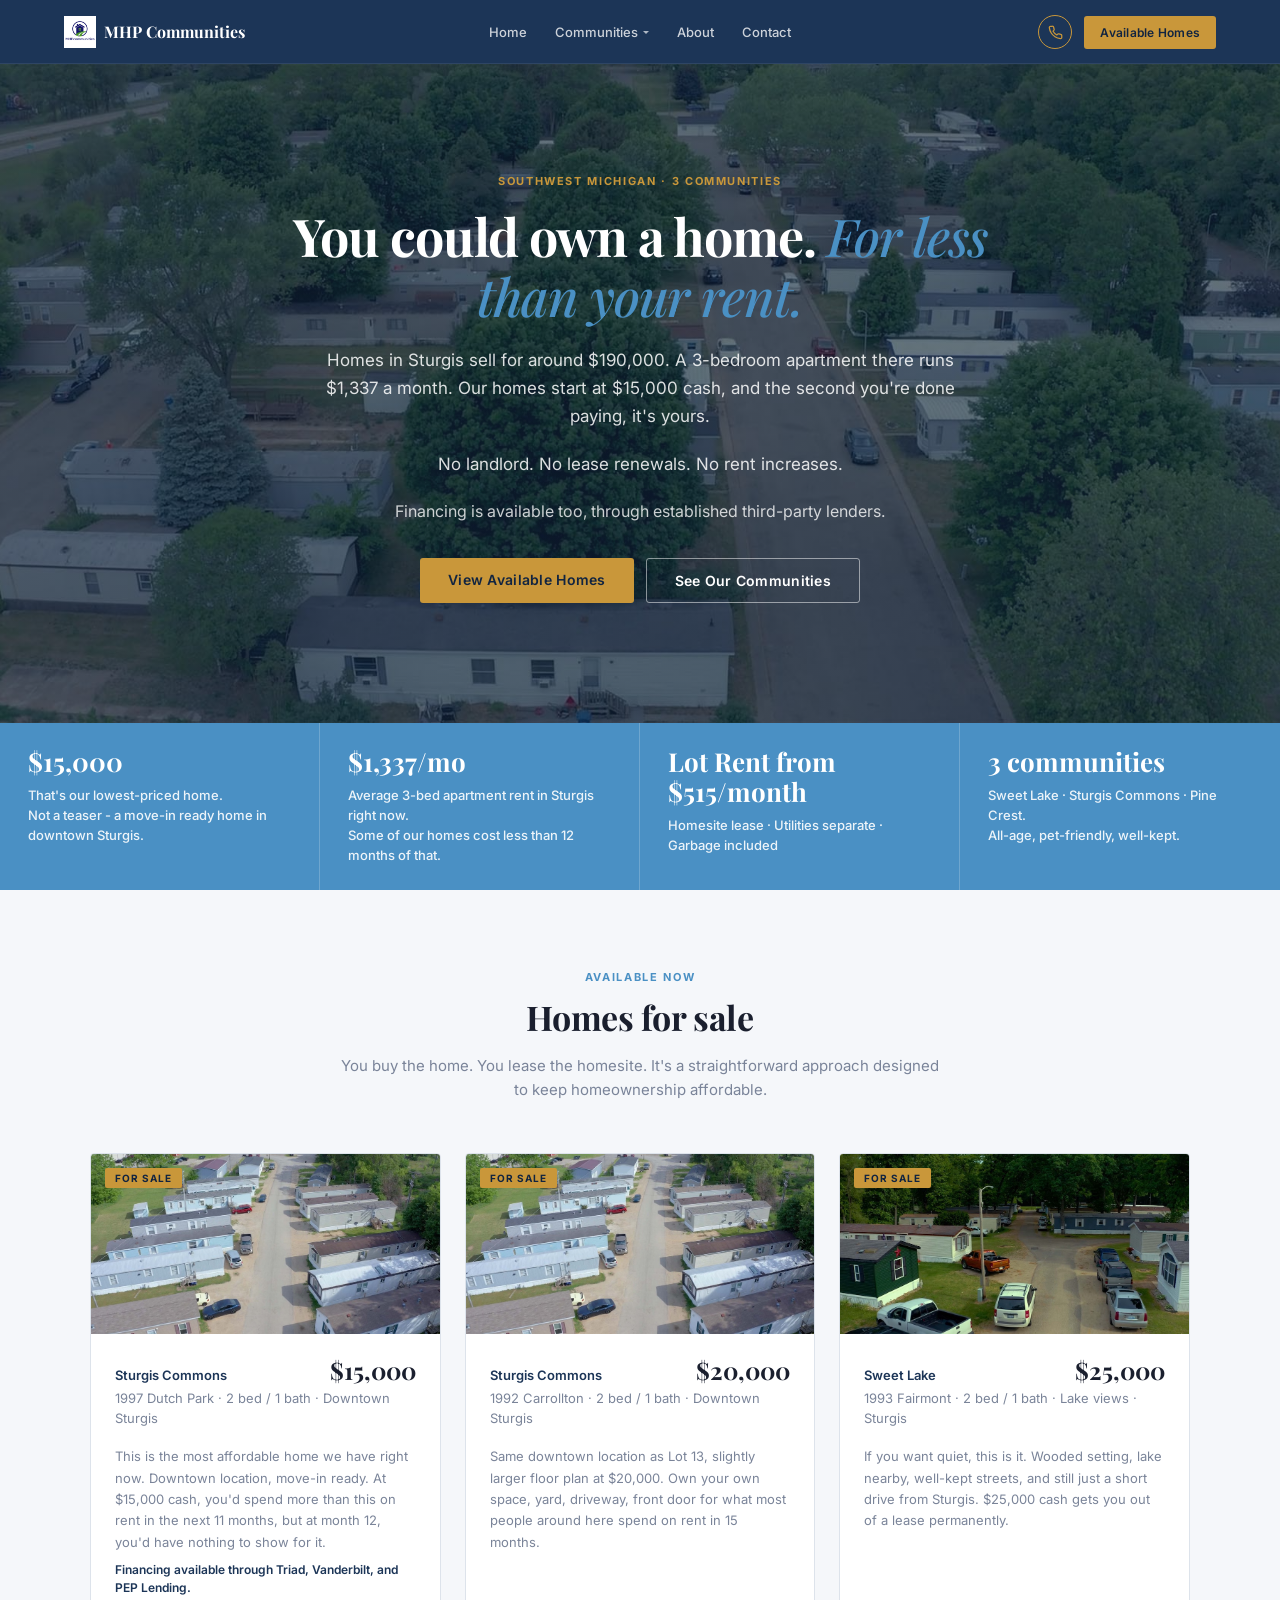
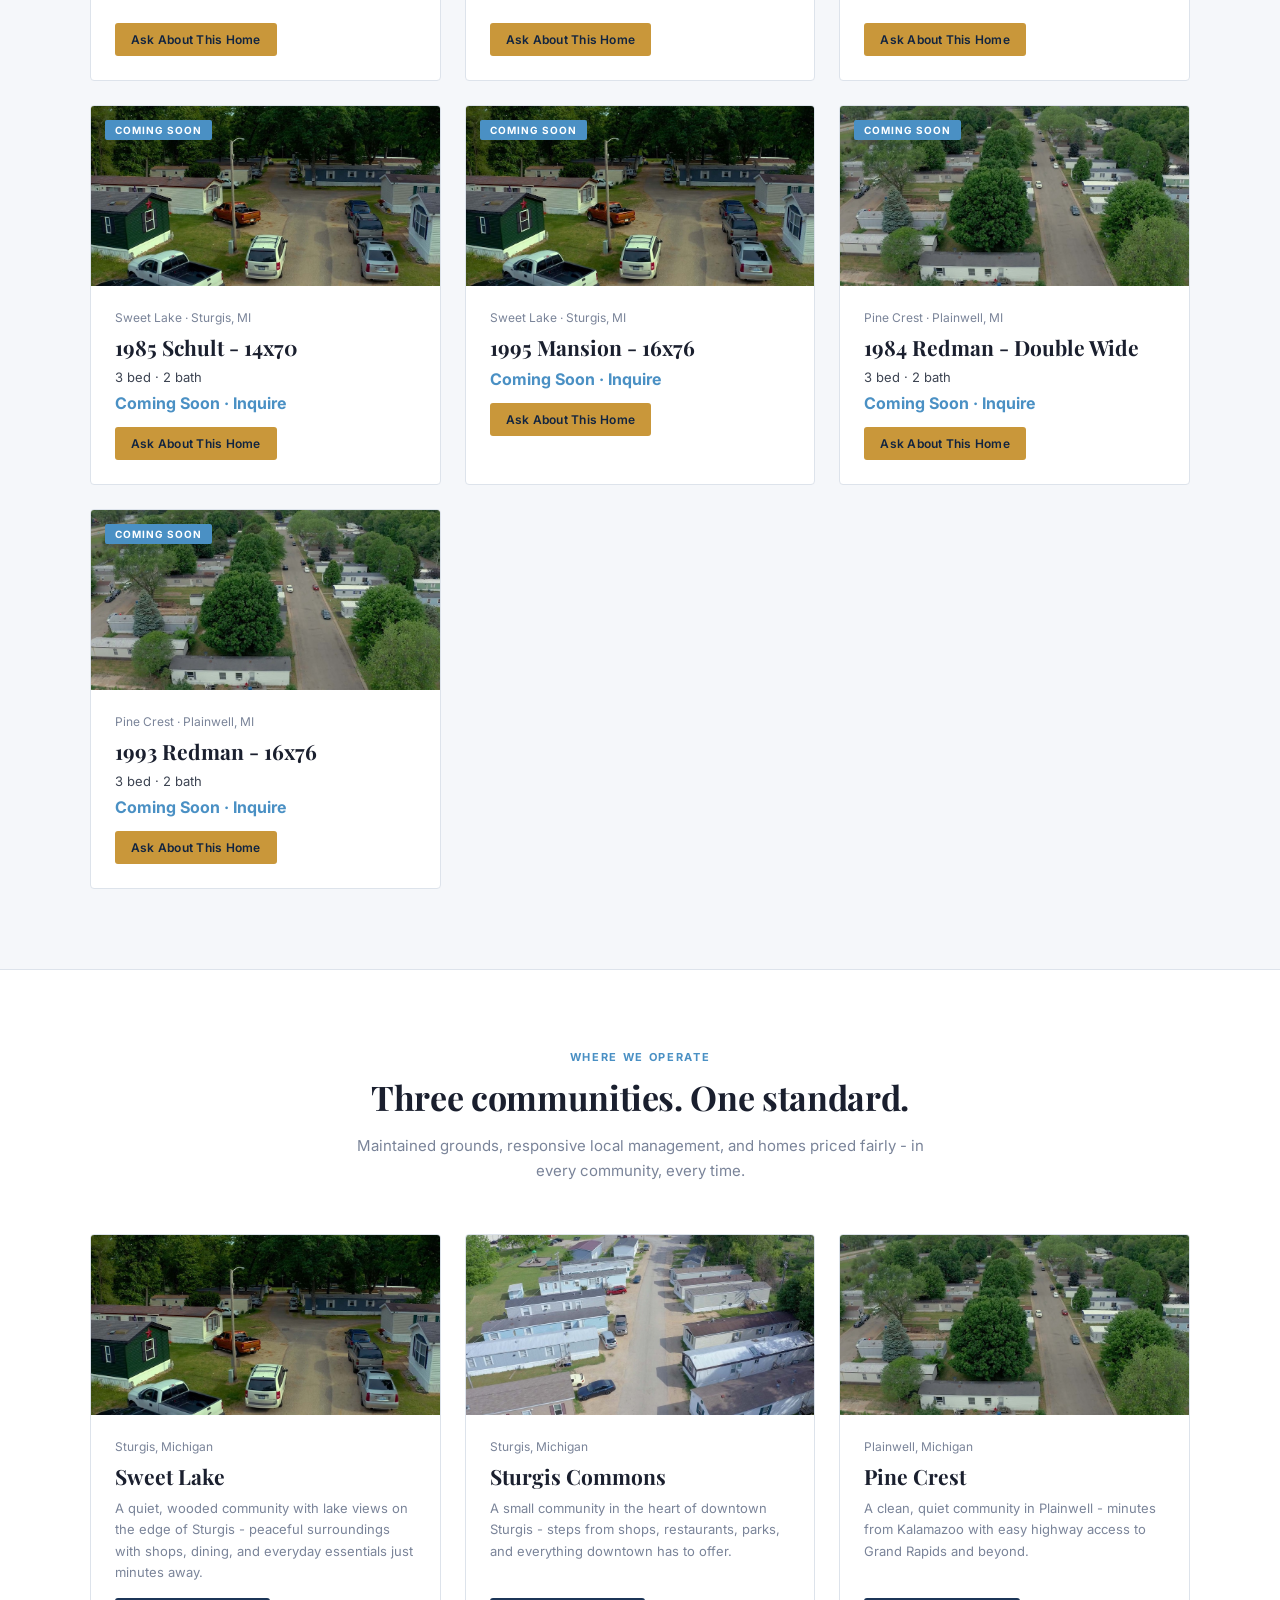
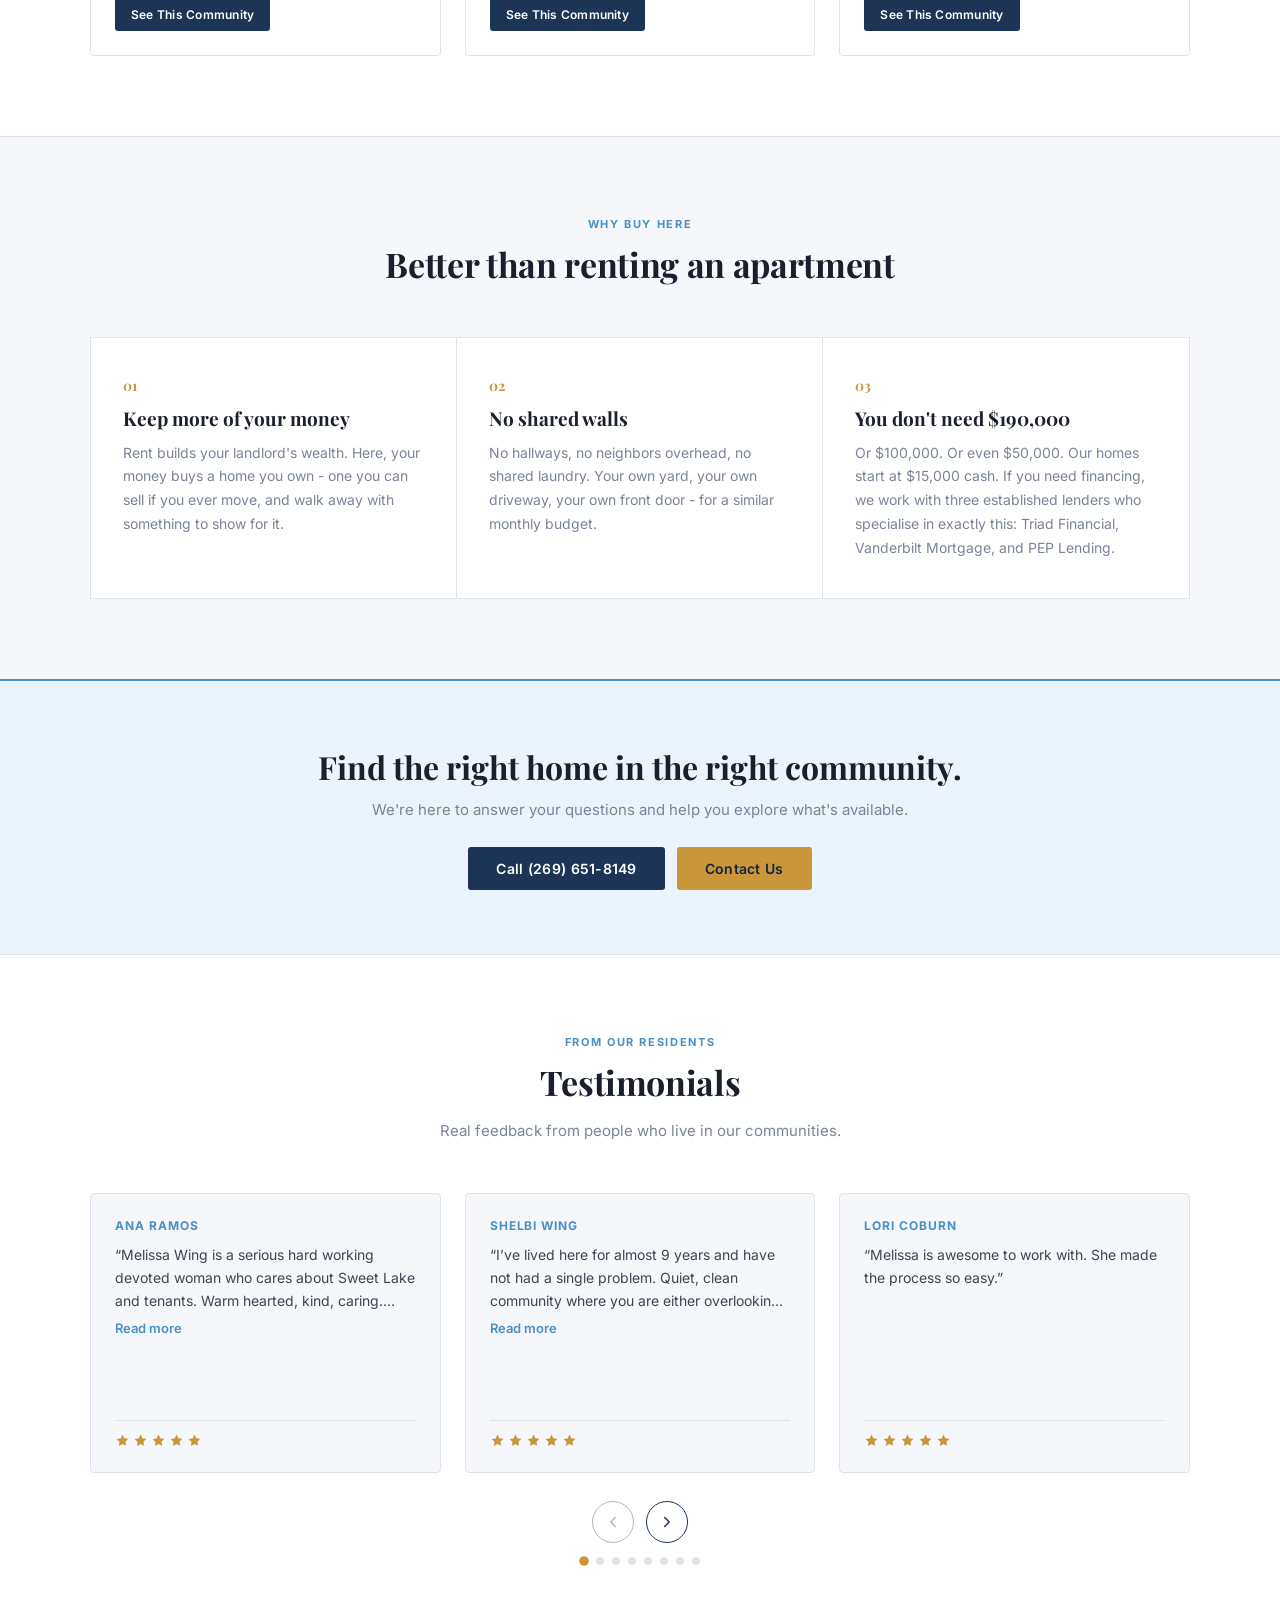
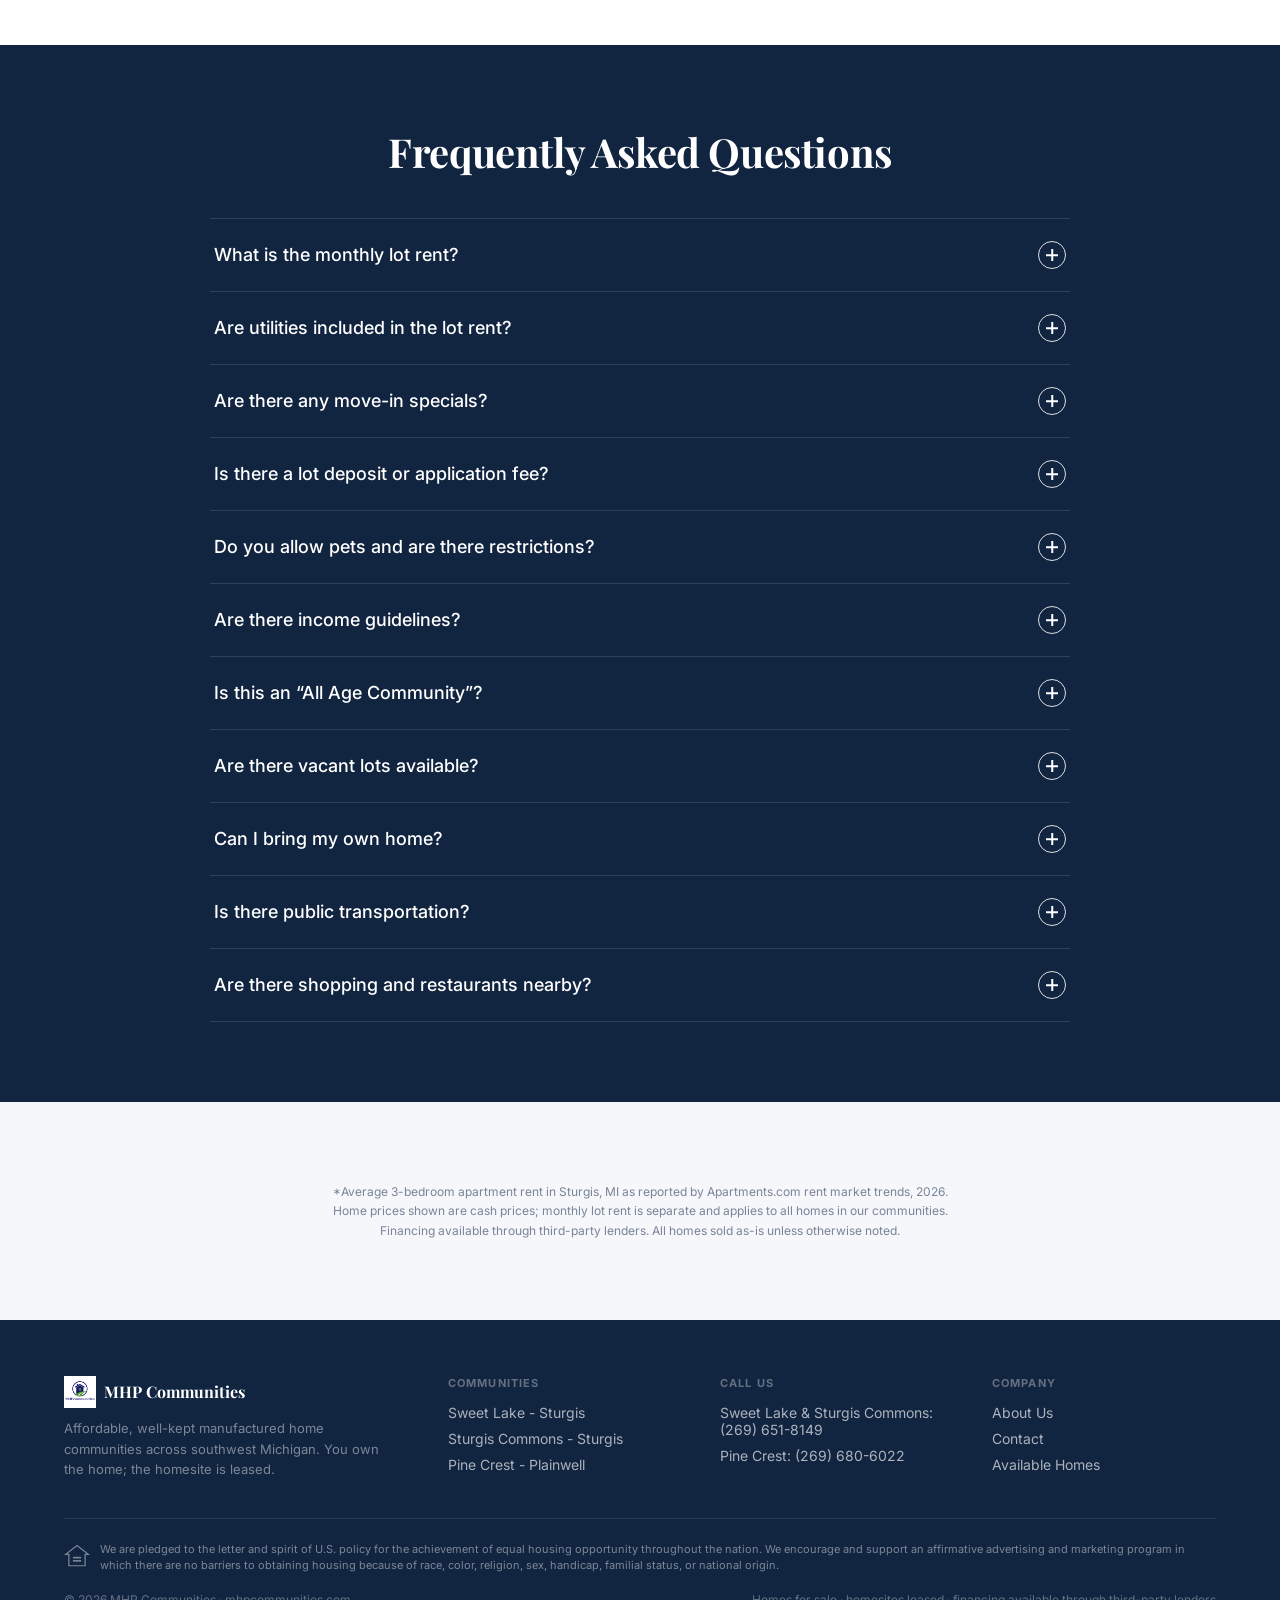
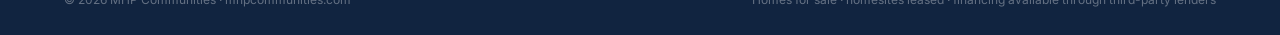
==== commit 3ca158ff: "update CTA home section texting" ====
--- a/index.html
+++ b/index.html
@@ -127,8 +127,8 @@
   </div>
 </section>
 <div class="cta-band">
-  <h2>Most people who reach out were renting for years before they realised they could afford this.</h2>
-  <p>If there's any chance a $15,000-$25,000 home fits your life, even if you have questions, even if your credit isn't perfect, just call or text. We answer questions and show you what's available. That's it.</p>
+  <h2>Find the right home in the right community.</h2>
+  <p>We're here to answer your questions and help you explore what's available.</p>
   <div class="cta-row">
     <a class="btn btn-navy" href="tel:+12696518149">Call (269) 651-8149</a>
     <a class="btn btn-gold" href="contact.html">Contact Us</a>
--- a/assets/css/style.css
+++ b/assets/css/style.css
@@ -113,11 +113,8 @@
 }
 .hero-inner{max-width:780px;width:100%;margin:0 auto;position:relative;z-index:2}
 .hero .eyebrow{color:var(--gold);margin-bottom:18px}
-.hero h1{font-family:'Playfair Display',serif;font-weight:700;font-size:clamp(28px,4.2vw,46px);line-height:1.2;margin-bottom:16px;letter-spacing:-.02em}
+.hero h1{font-family:'Playfair Display',serif;font-weight:700;font-size:clamp(32px,5vw,52px);line-height:1.15;margin-bottom:20px;letter-spacing:-.02em}
 .hero h1 em{font-style:italic;font-weight:500;color:var(--sky)}
-.hero-or{margin:0 0 10px;font-size:13px;font-weight:600;letter-spacing:.12em;text-transform:uppercase;color:rgba(255,255,255,.55)}
-.hero-alt-headline{font-family:'Playfair Display',serif;font-weight:700;font-size:clamp(24px,3.6vw,38px);line-height:1.2;margin:0 0 22px;color:#fff;letter-spacing:-.02em}
-.hero-alt-headline em{font-style:italic;font-weight:500;color:var(--sky)}
 .hero .sub{font-size:clamp(15px,2.2vw,17px);line-height:1.65;color:rgba(255,255,255,.85);max-width:680px;margin:0 auto 20px}
 .hero .sub.hero-punch{margin-top:0;margin-bottom:20px;font-weight:700;color:rgba(255,255,255,.85)}
 .hero .sub.hero-sub-note{margin-top:0;margin-bottom:34px;font-size:clamp(14px,2vw,16px);color:rgba(255,255,255,.78)}
@@ -158,8 +155,6 @@
 .home-card-soon .card-body h3{font-family:'Playfair Display',serif;font-size:21px;font-weight:700;color:var(--ink);margin-bottom:4px}
 .home-financing{font-size:12px;font-weight:600;color:var(--navy);line-height:1.5;margin:0 0 12px}
 .homes-notice{grid-column:1 / -1;text-align:center;font-size:14px;font-weight:600;color:var(--sky);margin:8px 0 0;padding-top:8px}
-.cta-band .cta-followup{max-width:720px;margin:28px auto 24px;font-size:15px;line-height:1.7;color:var(--body)}
-.cta-row-bottom{margin-bottom:0}
 .card .btn{align-self:flex-start;margin-top:6px}
 .card-link{font-size:13px;font-weight:600;color:var(--sky);text-decoration:none}
 .card-link:hover{color:var(--navy)}
@@ -172,7 +167,9 @@
 .cta-band{background:var(--sky-light);border-top:2px solid var(--sky);padding:64px 5%;text-align:center}
 .cta-band h2{font-family:'Playfair Display',serif;font-size:32px;color:var(--ink);margin-bottom:12px;font-weight:700}
 .cta-band p{font-size:15px;color:var(--muted);margin-bottom:28px}
+.cta-band .cta-followup{max-width:720px;margin:28px auto 24px;font-size:15px;line-height:1.7;color:var(--body)}
 .cta-row{display:flex;gap:12px;justify-content:center;flex-wrap:wrap}
+.cta-row-bottom{margin-bottom:0}
 footer{background:var(--navy-deep);padding:56px 5% 28px;color:rgba(255,255,255,.65)}
 .foot-top{
   display:grid;
